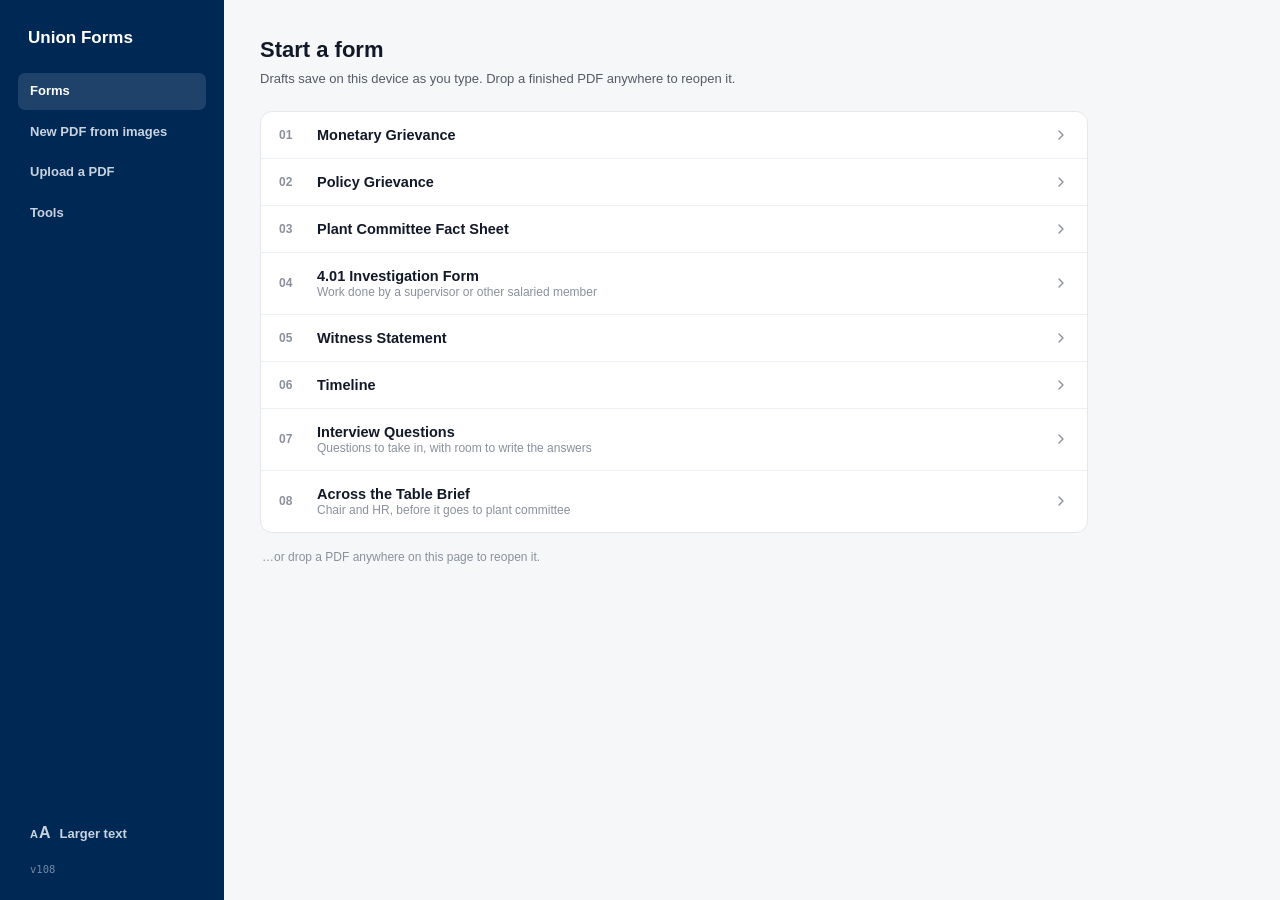
==== index.html @ b70edd08 "Across the Table Brief: "Brief Created" rather than "Date" The date is when the brief was written, n" ====
<!DOCTYPE html>
<html lang="en">
<head>
<meta charset="UTF-8">
<meta name="viewport" content="width=device-width, initial-scale=1.0">
<title>Union Forms</title>
<link rel="icon" href="favicon.svg" type="image/svg+xml">
<link rel="apple-touch-icon" href="icons/apple-touch-icon.png">
<link rel="manifest" href="manifest.webmanifest">
<meta name="theme-color" content="#002855">
<meta name="apple-mobile-web-app-capable" content="yes">
<meta name="apple-mobile-web-app-status-bar-style" content="black-translucent">
<meta name="apple-mobile-web-app-title" content="Union Forms">
<meta name="description" content="Fill in and print Unifor Local 200 grievance forms. Works offline; nothing is sent anywhere.">
<!-- ?v= is bumped when these change, and must match VERSION in sw.js: both GitHub Pages and
     the service worker cache these, so a stale number keeps serving the previous build. -->
<link rel="stylesheet" href="style.css?v=108">
</head>
<body>

<!-- Fixed rather than part of either page, so it's in the same place whichever one you're on -->
<button type="button" class="text-size-toggle" id="textSizeToggle" data-text-size
        aria-pressed="false" title="Larger text" aria-label="Larger text">
  <span class="tsz-mark" aria-hidden="true"><span class="tsz-small">A</span><span class="tsz-large">A</span></span>
</button>

<!-- ================= HOME: FORM LIBRARY =================
     A navy rail down the left with the odd jobs, and the forms as one numbered list, the way
     Word's start screen lays out a document library. -->
<div class="home-view" id="homeView">
  <nav class="home-rail" aria-label="Union Forms">
    <div class="rail-title">Union Forms</div>
    <span class="rail-item is-current" aria-current="page">Forms</span>
    <button type="button" class="rail-item" id="openBuilder">New PDF from images</button>
    <!-- Opening a PDF is a rare errand: drop a file anywhere on the page. The picker stays as a
         plain control, because a phone or tablet has nothing to drag with. -->
    <label class="rail-item" for="uploadInput">Upload a PDF</label>
    <input type="file" id="uploadInput" accept="application/pdf,application/json,.json,.grv" hidden>
    <!-- Odd jobs that aren't filling in a form. One rail entry, because most reps never need any. -->
    <div class="tools" id="tools" hidden>
      <button type="button" class="rail-item tools-button" id="toolsButton" aria-expanded="false"
              aria-haspopup="true" aria-controls="toolsMenu">Tools</button>
      <div class="tools-menu" id="toolsMenu" hidden role="menu">
        <button type="button" role="menuitem" data-tool="drot">DROT Audit</button>
        <button type="button" role="menuitem" data-tool="cover">Cover page</button>
      </div>
    </div>
    <span class="rail-spacer"></span>
    <button type="button" class="rail-item rail-text-size" data-text-size
            aria-pressed="false" title="Larger text" aria-label="Larger text"><span class="tsz-mark" aria-hidden="true"><span class="tsz-small">A</span><span class="tsz-large">A</span></span><span class="rail-text-size-label">Larger text</span></button>
    <!-- Which build this is, for when someone says a fix isn't there yet. Read off the ?v= on
         script.js so there is nothing extra to remember to bump. -->
    <span class="app-version" id="appVersion" hidden></span>
  </nav>

  <div class="home-main">
    <h1 class="home-title">Start a form</h1>
    <p class="home-sub">Drafts save on this device as you type. Drop a finished PDF anywhere to reopen it.</p>

    <div class="skeleton" id="skeleton" hidden aria-hidden="true"></div>

    <div class="form-cards">
      <button class="form-card" data-form="ford">
        <span class="picker-index">01</span>
        <span class="picker-text"><span class="picker-label">Grievance Investigation &amp; Claim Form</span><span class="picker-sub">Ford — Section A intake</span></span>
        <svg class="picker-chevron" width="16" height="16" viewBox="0 0 24 24" fill="none" stroke="currentColor" stroke-width="2" stroke-linecap="round" stroke-linejoin="round" aria-hidden="true"><polyline points="9 18 15 12 9 6"></polyline></svg>
      </button>
      <button class="form-card" data-form="policy">
        <span class="picker-index">02</span>
        <span class="picker-text"><span class="picker-label">Policy Grievance Form</span><span class="picker-sub">Ford — policy grievance</span></span>
        <svg class="picker-chevron" width="16" height="16" viewBox="0 0 24 24" fill="none" stroke="currentColor" stroke-width="2" stroke-linecap="round" stroke-linejoin="round" aria-hidden="true"><polyline points="9 18 15 12 9 6"></polyline></svg>
      </button>
      <button class="form-card" data-form="unifor">
        <span class="picker-index">03</span>
        <span class="picker-text"><span class="picker-label">Local 200 Fact Sheet</span><span class="picker-sub">Unifor — first stage appeal</span></span>
        <svg class="picker-chevron" width="16" height="16" viewBox="0 0 24 24" fill="none" stroke="currentColor" stroke-width="2" stroke-linecap="round" stroke-linejoin="round" aria-hidden="true"><polyline points="9 18 15 12 9 6"></polyline></svg>
      </button>
      <button class="form-card" data-form="investigation">
        <span class="picker-index">04</span>
        <span class="picker-text"><span class="picker-label">4.01 Investigation Form</span><span class="picker-sub">Workplace incident intake</span></span>
        <svg class="picker-chevron" width="16" height="16" viewBox="0 0 24 24" fill="none" stroke="currentColor" stroke-width="2" stroke-linecap="round" stroke-linejoin="round" aria-hidden="true"><polyline points="9 18 15 12 9 6"></polyline></svg>
      </button>
      <button class="form-card" data-form="witness">
        <span class="picker-index">05</span>
        <span class="picker-text"><span class="picker-label">Witness Statement</span><span class="picker-sub"></span></span>
        <svg class="picker-chevron" width="16" height="16" viewBox="0 0 24 24" fill="none" stroke="currentColor" stroke-width="2" stroke-linecap="round" stroke-linejoin="round" aria-hidden="true"><polyline points="9 18 15 12 9 6"></polyline></svg>
      </button>
      <button class="form-card" data-form="timeline">
        <span class="picker-index">06</span>
        <span class="picker-text"><span class="picker-label">Timeline</span><span class="picker-sub"></span></span>
        <svg class="picker-chevron" width="16" height="16" viewBox="0 0 24 24" fill="none" stroke="currentColor" stroke-width="2" stroke-linecap="round" stroke-linejoin="round" aria-hidden="true"><polyline points="9 18 15 12 9 6"></polyline></svg>
      </button>
    <button class="form-card" data-form="interview">
        <span class="picker-index">07</span>
        <span class="picker-text"><span class="picker-label">Interview Questions</span><span class="picker-sub"></span></span>
        <svg class="picker-chevron" width="16" height="16" viewBox="0 0 24 24" fill="none" stroke="currentColor" stroke-width="2" stroke-linecap="round" stroke-linejoin="round" aria-hidden="true"><polyline points="9 18 15 12 9 6"></polyline></svg>
      </button>
    <button class="form-card" data-form="meeting">
        <span class="picker-index">08</span>
        <span class="picker-text"><span class="picker-label">Across the Table Brief</span><span class="picker-sub">Chair and HR, before plant committee</span></span>
        <svg class="picker-chevron" width="16" height="16" viewBox="0 0 24 24" fill="none" stroke="currentColor" stroke-width="2" stroke-linecap="round" stroke-linejoin="round" aria-hidden="true"><polyline points="9 18 15 12 9 6"></polyline></svg>
      </button>
    </div>

    <div class="home-actions">
      <span class="home-note">…or drop a PDF anywhere on this page to reopen it.</span>
      <button type="button" class="home-action is-danger" id="clearAllForms" hidden>Clear all forms</button>
    </div>
    <p class="upload-error" id="uploadError" hidden></p>
  </div>
</div>

<!-- ================= DROT AUDIT =================
     Steps through every department, one at a time, showing the DROT to copy out. -->
<div class="drot-view" id="drotView" hidden>
  <div class="dc-toolbar">
    <button type="button" class="dc-back" data-back-to-forms>
      <svg width="16" height="16" viewBox="0 0 24 24" fill="none" stroke="currentColor"
           stroke-width="2.2" stroke-linecap="round" stroke-linejoin="round" aria-hidden="true">
        <path d="M19 12H5"></path><path d="m12 19-7-7 7-7"></path>
      </svg>
      Forms
    </button>
    <span class="drot-progress" id="drotProgress"></span>
    <label class="drot-shift">
      <span>Shift</span>
      <select id="drotShift"></select>
    </label>
  </div>

  <div class="drot-card">
    <p class="drot-dept" id="drotDept"></p>
    <p class="drot-plant" id="drotPlant"></p>
    <p class="drot-code" id="drotCode"></p>
    <p class="drot-number" id="drotNumber"></p>

    <div class="drot-actions">
      <button type="button" class="btn-quiet" id="drotPrev">Back</button>
      <button type="button" class="btn-secondary" id="drotCopy">Copy</button>
      <button type="button" class="btn-primary" id="drotNext">Next</button>
    </div>
    <p class="drot-status" id="drotStatus" role="status"></p>
  </div>
</div>

<!-- ================= COVER PAGE =================
     A front sheet for a bundle: the matter and the people, centred on a blank page. -->
<div class="cover-view" id="coverView" hidden>
  <div class="dc-toolbar">
    <button type="button" class="dc-back" data-back-to-forms>
      <svg width="16" height="16" viewBox="0 0 24 24" fill="none" stroke="currentColor"
           stroke-width="2.2" stroke-linecap="round" stroke-linejoin="round" aria-hidden="true">
        <path d="M19 12H5"></path><path d="m12 19-7-7 7-7"></path>
      </svg>
      Forms
    </button>
    <span class="cover-hint">A front sheet for a bundle. Type what it covers.</span>
    <button type="button" class="btn-primary" id="coverPrint">Print/Download PDF</button>
  </div>

  <div class="dc-page cover-page">
    <textarea class="cover-title" id="coverTitle" rows="1" placeholder="Title of the matter" aria-label="Title" spellcheck="true"></textarea>
    <div class="cover-rule" aria-hidden="true"></div>
    <textarea class="cover-sub" id="coverSub" rows="2" placeholder="Who is involved, and the file or grievance number" aria-label="Who is involved"></textarea>
    <input type="text" class="cover-date" id="coverDate" placeholder="Date" aria-label="Date" autocomplete="off">
    <div class="cover-foot" aria-hidden="true">Unifor Local 200</div>
  </div>
</div>

<!-- ================= BUILD A PDF FROM IMAGES =================
     For sending a pile of screenshots as one document. Each image becomes a page; a PDF
     dropped in contributes its own pages unchanged. -->
<div class="builder-view" id="builderView" hidden>
  <div class="dc-toolbar">
    <button type="button" class="dc-back" data-back-to-forms>
      <svg width="16" height="16" viewBox="0 0 24 24" fill="none" stroke="currentColor"
           stroke-width="2.2" stroke-linecap="round" stroke-linejoin="round" aria-hidden="true">
        <path d="M19 12H5"></path><path d="m12 19-7-7 7-7"></path>
      </svg>
      Forms
    </button>
    <span class="builder-count" id="builderCount">Nothing added yet</span>
    <button type="button" class="btn-secondary" id="builderClear">Start over</button>
    <button type="button" class="btn-secondary" id="builderRead">Read &amp; sort</button>
    <button type="button" class="btn-secondary" id="builderMarkup">Mark up</button>
    <button type="button" class="btn-primary" id="builderPreview">Print/Download PDF</button>
  </div>

  <div class="builder-drop" id="builderDrop">
    <p class="builder-hint">
      Press <kbd>Ctrl</kbd>+<kbd>V</kbd> to paste a screenshot, drop images or PDFs here,
      or <label class="builder-pick" for="builderInput">choose files</label>.
    </p>
    <input type="file" id="builderInput" accept="image/*,application/pdf" multiple hidden>
  </div>

  <p class="upload-error" id="builderError" hidden></p>
  <div id="builderLayout" hidden></div>
  <div class="builder-pages" id="builderPages"></div>
</div>

<main class="workspace" id="workspace" hidden>


  <!-- ================= FORD FORM (WYSIWYG document view) =================
       Mirrors buildFordDoc() block for block: same sections in the same order, at the same
       proportions. Sections B-D are shown because they print, but are filled in on paper by
       the department, so they render as empty boxes with no controls. -->
  <section class="form-panel active" id="form-ford" aria-labelledby="form-ford-heading">
    <div class="dc-toolbar">
      <div class="dc-titlebar">
        <button type="button" class="dc-back" data-back-to-forms>
          <svg width="15" height="15" viewBox="0 0 24 24" fill="none" stroke="currentColor" stroke-width="2.2" stroke-linecap="round" stroke-linejoin="round" aria-hidden="true"><path d="M19 12H5"></path><path d="m12 19-7-7 7-7"></path></svg>
          Forms
        </button>
        <span class="dc-titlebar-sep" aria-hidden="true"></span>
        <span class="dc-titlebar-app">Union Forms</span>
        <span class="dc-titlebar-doc" data-form-title="ford">Grievance Investigation &amp; Claim Form</span>
        <span class="dc-titlebar-spacer"></span>
        <span class="dc-saved" role="status"><svg width="13" height="13" viewBox="0 0 24 24" fill="none" stroke="currentColor" stroke-width="2.4" stroke-linecap="round" stroke-linejoin="round" aria-hidden="true"><polyline points="20 6 9 17 4 12"></polyline></svg>Draft saved</span>
        <button type="button" class="bar-text-size" data-text-size
                aria-pressed="false" title="Larger text" aria-label="Larger text"><span class="tsz-mark" aria-hidden="true"><span class="tsz-small">A</span><span class="tsz-large">A</span></span></button>
      </div>
      <div class="dc-ribbon">
        <div class="dc-ribbon-group">
          <div class="dc-ribbon-row">
            <button type="button" class="dc-tool" data-word-out="ford"
                    data-tip="Send to Word" data-tip-note="Copy this form out as plain text, to dictate into in Word." aria-label="Send to Word"><svg width="20" height="20" viewBox="0 0 24 24" fill="none" stroke="currentColor" stroke-width="1.7" stroke-linecap="round" stroke-linejoin="round" aria-hidden="true"><path d="M14 3v4a1 1 0 0 0 1 1h4"></path><path d="M17 21H7a2 2 0 0 1-2-2V5a2 2 0 0 1 2-2h7l5 5v11a2 2 0 0 1-2 2z"></path><path d="M9 13h4"></path><path d="M9 17h6"></path></svg>Send to Word</button>
            <button type="button" class="dc-tool" data-word-in="ford"
                    data-tip="Import from Word" data-tip-note="Paste the dictated text back in to fill this form." aria-label="Import from Word"><svg width="20" height="20" viewBox="0 0 24 24" fill="none" stroke="currentColor" stroke-width="1.7" stroke-linecap="round" stroke-linejoin="round" aria-hidden="true"><path d="M14 3v4a1 1 0 0 0 1 1h4"></path><path d="M17 21H7a2 2 0 0 1-2-2V5a2 2 0 0 1 2-2h7l5 5v11a2 2 0 0 1-2 2z"></path><path d="M12 11v6"></path><path d="m9 14 3 3 3-3"></path></svg>Import from Word</button>
          </div>
          <span class="dc-ribbon-name" aria-hidden="true">Word</span>
        </div>
        <span class="dc-ribbon-sep" aria-hidden="true"></span>
        <div class="dc-ribbon-group">
          <div class="dc-ribbon-row">
            <button type="button" class="dc-tool" data-markup-form="ford"
                    data-tip="Mark up" data-tip-note="Draw on the form and its supporting documents." aria-label="Mark up"><svg width="20" height="20" viewBox="0 0 24 24" fill="none" stroke="currentColor" stroke-width="1.7" stroke-linecap="round" stroke-linejoin="round" aria-hidden="true"><path d="M12 19l7-7 3 3-7 7-3-3z"></path><path d="M18 13l-1.5-7.5L2 2l3.5 14.5L13 18l5-5z"></path><path d="M2 2l7.586 7.586"></path><circle cx="11" cy="11" r="2"></circle></svg>Mark up</button>
            <button type="button" class="dc-tool" id="fordClear"
                    data-tip="Clear form" data-tip-note="Empty every field on this form." aria-label="Clear form"><svg width="20" height="20" viewBox="0 0 24 24" fill="none" stroke="currentColor" stroke-width="1.7" stroke-linecap="round" stroke-linejoin="round" aria-hidden="true"><path d="M3 6h18"></path><path d="M8 6V4a1 1 0 0 1 1-1h6a1 1 0 0 1 1 1v2"></path><path d="M19 6l-1 14a2 2 0 0 1-2 2H8a2 2 0 0 1-2-2L5 6"></path></svg>Clear form</button>
          </div>
          <span class="dc-ribbon-name" aria-hidden="true">Document</span>
        </div>
        <span class="dc-ribbon-sep" aria-hidden="true"></span>
        <div class="dc-ribbon-group">
          <div class="dc-ribbon-row dc-advanced">
            <button type="button" class="dc-tool" data-advanced="ford" aria-expanded="false"
                    data-tip="Advanced" data-tip-note="Tools most people never need." aria-label="Advanced"><svg width="20" height="20" viewBox="0 0 24 24" fill="none" stroke="currentColor" stroke-width="1.7" stroke-linecap="round" stroke-linejoin="round" aria-hidden="true"><circle cx="5" cy="12" r="1.6"></circle><circle cx="12" cy="12" r="1.6"></circle><circle cx="19" cy="12" r="1.6"></circle></svg>Advanced</button>
            <div class="dc-advanced-menu" data-advanced-menu="ford" hidden>
              <p class="dc-advanced-head">Advanced</p>
              <button type="button" data-save-grv="ford">Save as .grv</button>
              <p class="dc-advanced-note">Your own backup copy: drop it back on this page later and the
                form fills itself in again. <b>Never send a .grv to the company.</b> It is not a
                grievance and they cannot open it.</p>
            </div>
          </div>
          <span class="dc-ribbon-name" aria-hidden="true">Other</span>
        </div>
        <span class="dc-ribbon-spacer"></span>
        <button type="submit" class="dc-ribbon-print" form="fordForm"><svg width="20" height="20" viewBox="0 0 24 24" fill="none" stroke="currentColor" stroke-width="1.8" stroke-linecap="round" stroke-linejoin="round" aria-hidden="true"><path d="M6 9V2h12v7"></path><path d="M6 18H4a2 2 0 0 1-2-2v-5a2 2 0 0 1 2-2h16a2 2 0 0 1 2 2v5a2 2 0 0 1-2 2h-2"></path><rect x="6" y="14" width="12" height="8"></rect></svg>Print / Download PDF</button>
      </div>
    </div>

    <form id="fordForm" class="dc-page">
      <div class="dc-head-row dc-head-boxed">
        <div class="dc-doc-title" id="form-ford-heading">Grievance Investigation &amp; Claim Form</div>
        <div class="dc-field-grid dc-standalone dc-submitted-cell">
          <label>
            <span class="dc-field-label">Submitted By</span>
            <textarea class="dc-value" name="submittedBy" rows="1" autocomplete="name"></textarea>
          </label>
        </div>
      </div>
      <div class="dc-doc-rule"></div>

      <div class="dc-band"><span>Section A:</span><span class="dc-band-sub"> Employee Details &amp; Grievance Summary</span></div>
      <div class="dc-field-grid dc-cols-4 dc-attached">
        <label>
          <span class="dc-field-label">Employee Name</span>
          <textarea class="dc-value" name="employeeName" rows="1" autocomplete="off"></textarea>
        </label>
        <label>
          <span class="dc-field-label">Global ID</span>
          <textarea class="dc-value" name="globalId" rows="1" autocomplete="off"></textarea>
        </label>
        <label>
          <span class="dc-field-label">Department</span>
          <textarea class="dc-value" name="department" rows="1" autocomplete="off"></textarea>
        </label>
        <label>
          <span class="dc-field-label">Process Coach</span>
          <textarea class="dc-value" name="processCoach" rows="1" autocomplete="off"></textarea>
        </label>
      </div>

      <!-- Article Violation spans two of the four columns above, so the dividers line up -->
      <div class="dc-field-grid dc-cols-211 dc-standalone dc-block">
        <label>
          <span class="dc-field-label">Article Violation</span>
          <textarea class="dc-value" name="article" rows="1" autocomplete="off"></textarea>
        </label>
        <label>
          <span class="dc-field-label">Date of Incident</span>
          <input type="date" name="dateIncident">
        </label>
        <label>
          <span class="dc-field-label">Date Filed</span>
          <input type="date" name="dateFiled">
        </label>
      </div>

      <div class="dc-block">
        <div class="dc-field-label dc-box-label">Details of Incident</div>
        <div class="dc-box dc-details">
          <textarea class="dc-textarea" name="details"></textarea>
        </div>
      </div>

      <div class="dc-hours">
        <label class="dc-hour-cell">
          <span class="dc-field-label">Hours at straight time</span>
          <input type="text" name="hoursStraight" inputmode="decimal">
        </label>
        <label class="dc-hour-cell">
          <span class="dc-field-label">Hours of #1 Shift Prem</span>
          <input type="text" name="hoursShift1" inputmode="decimal">
        </label>
        <label class="dc-hour-cell">
          <span class="dc-field-label">Hours at time &amp; one half</span>
          <input type="text" name="hoursTimeHalf" inputmode="decimal">
        </label>
        <label class="dc-hour-cell">
          <span class="dc-field-label">Hours of #3 Shift Prem</span>
          <input type="text" name="hoursShift3" inputmode="decimal">
        </label>
        <label class="dc-hour-cell">
          <span class="dc-field-label">Hours at double time</span>
          <input type="text" name="hoursDouble" inputmode="decimal">
        </label>
        <label class="dc-hour-cell">
          <span class="dc-field-label">Hours at triple time</span>
          <input type="text" name="hoursTriple" inputmode="decimal">
        </label>
      </div>

      <!-- ---- Section B: filled in by the department ---- -->
      <div class="dc-reserved" aria-hidden="true">
        <div class="dc-band"><span>Section B:</span><span class="dc-band-sub"> Department Response</span></div>
        <div class="dc-approve-row">
          <svg class="dc-diagonal" viewBox="0 0 100 100" preserveAspectRatio="none">
            <line x1="42" y1="0" x2="58" y2="100" stroke="#E4E1DC" vector-effect="non-scaling-stroke"></line>
          </svg>
          <span class="dc-check dc-check-approved">Grievance Approved</span>
          <span class="dc-check dc-check-denied">Grievance Denied</span>
        </div>
        <div class="dc-field-grid dc-cols-211 dc-attached">
          <div class="dc-cell">
            <span class="dc-field-label">Department Representative</span>
            <div class="dc-value-blank"></div>
          </div>
          <div class="dc-cell">
            <span class="dc-field-label">Signature</span>
            <div class="dc-value-blank"></div>
          </div>
          <div class="dc-cell">
            <span class="dc-field-label">Department Charge No</span>
            <div class="dc-value-blank"></div>
          </div>
        </div>
        <div class="dc-block">
          <div class="dc-field-label dc-box-label">Comments</div>
          <div class="dc-box dc-comments"></div>
        </div>
      </div>

      <!-- ---- Section C: filled in by employee relations ---- -->
      <div class="dc-reserved" aria-hidden="true">
        <div class="dc-band"><span>Section C:</span><span class="dc-band-sub"> Employee Relations Response</span></div>
        <div class="dc-field-grid dc-cols-4 dc-attached">
          <div class="dc-cell">
            <span class="dc-field-label">Emp. Relations Rep.</span>
            <div class="dc-value-blank"></div>
          </div>
          <div class="dc-cell">
            <span class="dc-field-label">Signature</span>
            <div class="dc-value-blank"></div>
          </div>
          <div class="dc-cell">
            <span class="dc-field-label">Grievance Stage</span>
            <div class="dc-value-blank"></div>
          </div>
          <div class="dc-cell">
            <span class="dc-field-label">Number</span>
            <div class="dc-value-blank"></div>
          </div>
        </div>
        <div class="dc-block">
          <div class="dc-field-label dc-box-label">Comments</div>
          <div class="dc-box dc-comments"></div>
        </div>
      </div>

      <!-- ---- Section D: filled in by payroll ---- -->
      <div class="dc-reserved" aria-hidden="true">
        <div class="dc-band"><span>Section D:</span><span class="dc-band-sub"> Payroll &amp; Accounting Department</span></div>
        <div class="dc-field-grid dc-cols-4 dc-attached">
          <div class="dc-cell">
            <span class="dc-field-label">Rate</span>
            <div class="dc-value-blank"></div>
          </div>
          <div class="dc-cell">
            <span class="dc-field-label">Hours</span>
            <div class="dc-value-blank"></div>
          </div>
          <div class="dc-cell">
            <span class="dc-field-label">Amount</span>
            <div class="dc-value-blank"></div>
          </div>
          <div class="dc-cell">
            <span class="dc-field-label">Pay Period</span>
            <div class="dc-value-blank"></div>
          </div>
        </div>
        <div class="dc-block">
          <div class="dc-field-label dc-box-label">Comments</div>
          <div class="dc-box dc-comments"></div>
        </div>
      </div>
    </form>

    <!-- Outside the sheet: these are appended after the form, not printed on it -->
    <div class="dc-attachments" aria-label="Supporting documents"></div>
  </section>



  <!-- ================= POLICY GRIEVANCE FORM (document view) =================
       buildPolicyDoc() is the Ford document without the hours grid or Section D. -->
  <section class="form-panel" id="form-policy" aria-labelledby="form-policy-heading">
    <div class="dc-toolbar">
      <div class="dc-titlebar">
        <button type="button" class="dc-back" data-back-to-forms>
          <svg width="15" height="15" viewBox="0 0 24 24" fill="none" stroke="currentColor" stroke-width="2.2" stroke-linecap="round" stroke-linejoin="round" aria-hidden="true"><path d="M19 12H5"></path><path d="m12 19-7-7 7-7"></path></svg>
          Forms
        </button>
        <span class="dc-titlebar-sep" aria-hidden="true"></span>
        <span class="dc-titlebar-app">Union Forms</span>
        <span class="dc-titlebar-doc" data-form-title="policy">Policy Grievance Form</span>
        <span class="dc-titlebar-spacer"></span>
        <span class="dc-saved" role="status"><svg width="13" height="13" viewBox="0 0 24 24" fill="none" stroke="currentColor" stroke-width="2.4" stroke-linecap="round" stroke-linejoin="round" aria-hidden="true"><polyline points="20 6 9 17 4 12"></polyline></svg>Draft saved</span>
        <button type="button" class="bar-text-size" data-text-size
                aria-pressed="false" title="Larger text" aria-label="Larger text"><span class="tsz-mark" aria-hidden="true"><span class="tsz-small">A</span><span class="tsz-large">A</span></span></button>
      </div>
      <div class="dc-ribbon">
        <div class="dc-ribbon-group">
          <div class="dc-ribbon-row">
            <button type="button" class="dc-tool" data-word-out="policy"
                    data-tip="Send to Word" data-tip-note="Copy this form out as plain text, to dictate into in Word." aria-label="Send to Word"><svg width="20" height="20" viewBox="0 0 24 24" fill="none" stroke="currentColor" stroke-width="1.7" stroke-linecap="round" stroke-linejoin="round" aria-hidden="true"><path d="M14 3v4a1 1 0 0 0 1 1h4"></path><path d="M17 21H7a2 2 0 0 1-2-2V5a2 2 0 0 1 2-2h7l5 5v11a2 2 0 0 1-2 2z"></path><path d="M9 13h4"></path><path d="M9 17h6"></path></svg>Send to Word</button>
            <button type="button" class="dc-tool" data-word-in="policy"
                    data-tip="Import from Word" data-tip-note="Paste the dictated text back in to fill this form." aria-label="Import from Word"><svg width="20" height="20" viewBox="0 0 24 24" fill="none" stroke="currentColor" stroke-width="1.7" stroke-linecap="round" stroke-linejoin="round" aria-hidden="true"><path d="M14 3v4a1 1 0 0 0 1 1h4"></path><path d="M17 21H7a2 2 0 0 1-2-2V5a2 2 0 0 1 2-2h7l5 5v11a2 2 0 0 1-2 2z"></path><path d="M12 11v6"></path><path d="m9 14 3 3 3-3"></path></svg>Import from Word</button>
          </div>
          <span class="dc-ribbon-name" aria-hidden="true">Word</span>
        </div>
        <span class="dc-ribbon-sep" aria-hidden="true"></span>
        <div class="dc-ribbon-group">
          <div class="dc-ribbon-row">
            <button type="button" class="dc-tool" data-markup-form="policy"
                    data-tip="Mark up" data-tip-note="Draw on the form and its supporting documents." aria-label="Mark up"><svg width="20" height="20" viewBox="0 0 24 24" fill="none" stroke="currentColor" stroke-width="1.7" stroke-linecap="round" stroke-linejoin="round" aria-hidden="true"><path d="M12 19l7-7 3 3-7 7-3-3z"></path><path d="M18 13l-1.5-7.5L2 2l3.5 14.5L13 18l5-5z"></path><path d="M2 2l7.586 7.586"></path><circle cx="11" cy="11" r="2"></circle></svg>Mark up</button>
            <button type="button" class="dc-tool" id="policyClear"
                    data-tip="Clear form" data-tip-note="Empty every field on this form." aria-label="Clear form"><svg width="20" height="20" viewBox="0 0 24 24" fill="none" stroke="currentColor" stroke-width="1.7" stroke-linecap="round" stroke-linejoin="round" aria-hidden="true"><path d="M3 6h18"></path><path d="M8 6V4a1 1 0 0 1 1-1h6a1 1 0 0 1 1 1v2"></path><path d="M19 6l-1 14a2 2 0 0 1-2 2H8a2 2 0 0 1-2-2L5 6"></path></svg>Clear form</button>
          </div>
          <span class="dc-ribbon-name" aria-hidden="true">Document</span>
        </div>
        <span class="dc-ribbon-sep" aria-hidden="true"></span>
        <div class="dc-ribbon-group">
          <div class="dc-ribbon-row dc-advanced">
            <button type="button" class="dc-tool" data-advanced="policy" aria-expanded="false"
                    data-tip="Advanced" data-tip-note="Tools most people never need." aria-label="Advanced"><svg width="20" height="20" viewBox="0 0 24 24" fill="none" stroke="currentColor" stroke-width="1.7" stroke-linecap="round" stroke-linejoin="round" aria-hidden="true"><circle cx="5" cy="12" r="1.6"></circle><circle cx="12" cy="12" r="1.6"></circle><circle cx="19" cy="12" r="1.6"></circle></svg>Advanced</button>
            <div class="dc-advanced-menu" data-advanced-menu="policy" hidden>
              <p class="dc-advanced-head">Advanced</p>
              <button type="button" data-save-grv="policy">Save as .grv</button>
              <p class="dc-advanced-note">Your own backup copy: drop it back on this page later and the
                form fills itself in again. <b>Never send a .grv to the company.</b> It is not a
                grievance and they cannot open it.</p>
            </div>
          </div>
          <span class="dc-ribbon-name" aria-hidden="true">Other</span>
        </div>
        <span class="dc-ribbon-spacer"></span>
        <button type="submit" class="dc-ribbon-print" form="policyForm"><svg width="20" height="20" viewBox="0 0 24 24" fill="none" stroke="currentColor" stroke-width="1.8" stroke-linecap="round" stroke-linejoin="round" aria-hidden="true"><path d="M6 9V2h12v7"></path><path d="M6 18H4a2 2 0 0 1-2-2v-5a2 2 0 0 1 2-2h16a2 2 0 0 1 2 2v5a2 2 0 0 1-2 2h-2"></path><rect x="6" y="14" width="12" height="8"></rect></svg>Print / Download PDF</button>
      </div>
    </div>

    <form id="policyForm" class="dc-page">
      <div class="dc-head-row dc-head-boxed">
        <div class="dc-doc-title" id="form-policy-heading">Policy Grievance Form</div>
        <div class="dc-field-grid dc-standalone dc-submitted-cell">
          <label>
            <span class="dc-field-label">Submitted By</span>
            <textarea class="dc-value" name="submittedBy" rows="1" autocomplete="name"></textarea>
          </label>
        </div>
      </div>
      <div class="dc-doc-rule"></div>

      <div class="dc-band"><span>Section A:</span><span class="dc-band-sub"> Employee Details &amp; Grievance Summary</span></div>
      <div class="dc-field-grid dc-cols-4 dc-attached">
        <label>
          <span class="dc-field-label">Employee Name</span>
          <textarea class="dc-value" name="employeeName" rows="1" autocomplete="off"></textarea>
        </label>
        <label>
          <span class="dc-field-label">Global ID</span>
          <textarea class="dc-value" name="globalId" rows="1" autocomplete="off"></textarea>
        </label>
        <label>
          <span class="dc-field-label">Department</span>
          <textarea class="dc-value" name="department" rows="1" autocomplete="off"></textarea>
        </label>
        <label>
          <span class="dc-field-label">Process Coach</span>
          <textarea class="dc-value" name="processCoach" rows="1" autocomplete="off"></textarea>
        </label>
      </div>

      <div class="dc-field-grid dc-cols-211 dc-standalone dc-block">
        <label>
          <span class="dc-field-label">Article Violation</span>
          <textarea class="dc-value" name="article" rows="1" autocomplete="off"></textarea>
        </label>
        <label>
          <span class="dc-field-label">Date of Incident</span>
          <input type="date" name="dateIncident">
        </label>
        <label>
          <span class="dc-field-label">Date Filed</span>
          <input type="date" name="dateFiled">
        </label>
      </div>

      <div class="dc-block">
        <div class="dc-field-label dc-box-label">Details of Incident</div>
        <div class="dc-box dc-details">
          <textarea class="dc-textarea" name="details"></textarea>
        </div>
      </div>

      <div class="dc-reserved" aria-hidden="true">
        <div class="dc-band"><span>Section B:</span><span class="dc-band-sub"> Department Response</span></div>
        <div class="dc-approve-row">
          <svg class="dc-diagonal" viewBox="0 0 100 100" preserveAspectRatio="none">
            <line x1="42" y1="0" x2="58" y2="100" stroke="#E4E1DC" vector-effect="non-scaling-stroke"></line>
          </svg>
          <span class="dc-check dc-check-approved">Grievance Approved</span>
          <span class="dc-check dc-check-denied">Grievance Denied</span>
        </div>
        <div class="dc-field-grid dc-cols-211 dc-attached">
          <div class="dc-cell">
            <span class="dc-field-label">Department Representative</span>
            <div class="dc-value-blank"></div>
          </div>
          <div class="dc-cell">
            <span class="dc-field-label">Signature</span>
            <div class="dc-value-blank"></div>
          </div>
          <div class="dc-cell">
            <span class="dc-field-label">Department Charge No</span>
            <div class="dc-value-blank"></div>
          </div>
        </div>
        <div class="dc-block">
          <div class="dc-field-label dc-box-label">Comments</div>
          <div class="dc-box dc-comments"></div>
        </div>
      </div>

      <div class="dc-reserved" aria-hidden="true">
        <div class="dc-band"><span>Section C:</span><span class="dc-band-sub"> Employee Relations Response</span></div>
        <div class="dc-field-grid dc-cols-4 dc-attached">
          <div class="dc-cell">
            <span class="dc-field-label">Emp. Relations Rep.</span>
            <div class="dc-value-blank"></div>
          </div>
          <div class="dc-cell">
            <span class="dc-field-label">Signature</span>
            <div class="dc-value-blank"></div>
          </div>
          <div class="dc-cell">
            <span class="dc-field-label">Grievance Stage</span>
            <div class="dc-value-blank"></div>
          </div>
          <div class="dc-cell">
            <span class="dc-field-label">Number</span>
            <div class="dc-value-blank"></div>
          </div>
        </div>
        <div class="dc-block">
          <div class="dc-field-label dc-box-label">Comments</div>
          <div class="dc-box dc-comments"></div>
        </div>
      </div>
    </form>

    <!-- Outside the sheet: these are appended after the form, not printed on it -->
    <div class="dc-attachments" aria-label="Supporting documents"></div>
  </section>

  <!-- ================= UNIFOR FACT SHEET (document view) =================
       buildUniforDoc() calls addPage() at fixed points, so this form's page breaks aren't
       computed — they're part of the design. Each sheet below is one printed page, with the
       same repeated SP header and "pg. N / 5" footer the PDF draws. -->
  <section class="form-panel" id="form-unifor" aria-labelledby="form-unifor-heading">
    <div class="dc-toolbar">
      <div class="dc-titlebar">
        <button type="button" class="dc-back" data-back-to-forms>
          <svg width="15" height="15" viewBox="0 0 24 24" fill="none" stroke="currentColor" stroke-width="2.2" stroke-linecap="round" stroke-linejoin="round" aria-hidden="true"><path d="M19 12H5"></path><path d="m12 19-7-7 7-7"></path></svg>
          Forms
        </button>
        <span class="dc-titlebar-sep" aria-hidden="true"></span>
        <span class="dc-titlebar-app">Union Forms</span>
        <span class="dc-titlebar-doc" data-form-title="unifor">Local 200 Fact Sheet</span>
        <span class="dc-titlebar-spacer"></span>
        <span class="dc-saved" role="status"><svg width="13" height="13" viewBox="0 0 24 24" fill="none" stroke="currentColor" stroke-width="2.4" stroke-linecap="round" stroke-linejoin="round" aria-hidden="true"><polyline points="20 6 9 17 4 12"></polyline></svg>Draft saved</span>
        <button type="button" class="bar-text-size" data-text-size
                aria-pressed="false" title="Larger text" aria-label="Larger text"><span class="tsz-mark" aria-hidden="true"><span class="tsz-small">A</span><span class="tsz-large">A</span></span></button>
      </div>
      <div class="dc-ribbon">
        <div class="dc-ribbon-group">
          <div class="dc-ribbon-row">
            <button type="button" class="dc-tool" data-word-out="unifor"
                    data-tip="Send to Word" data-tip-note="Copy this form out as plain text, to dictate into in Word." aria-label="Send to Word"><svg width="20" height="20" viewBox="0 0 24 24" fill="none" stroke="currentColor" stroke-width="1.7" stroke-linecap="round" stroke-linejoin="round" aria-hidden="true"><path d="M14 3v4a1 1 0 0 0 1 1h4"></path><path d="M17 21H7a2 2 0 0 1-2-2V5a2 2 0 0 1 2-2h7l5 5v11a2 2 0 0 1-2 2z"></path><path d="M9 13h4"></path><path d="M9 17h6"></path></svg>Send to Word</button>
            <button type="button" class="dc-tool" data-word-in="unifor"
                    data-tip="Import from Word" data-tip-note="Paste the dictated text back in to fill this form." aria-label="Import from Word"><svg width="20" height="20" viewBox="0 0 24 24" fill="none" stroke="currentColor" stroke-width="1.7" stroke-linecap="round" stroke-linejoin="round" aria-hidden="true"><path d="M14 3v4a1 1 0 0 0 1 1h4"></path><path d="M17 21H7a2 2 0 0 1-2-2V5a2 2 0 0 1 2-2h7l5 5v11a2 2 0 0 1-2 2z"></path><path d="M12 11v6"></path><path d="m9 14 3 3 3-3"></path></svg>Import from Word</button>
          </div>
          <span class="dc-ribbon-name" aria-hidden="true">Word</span>
        </div>
        <span class="dc-ribbon-sep" aria-hidden="true"></span>
        <div class="dc-ribbon-group">
          <div class="dc-ribbon-row">
            <button type="button" class="dc-tool" data-markup-form="unifor"
                    data-tip="Mark up" data-tip-note="Draw on the form and its supporting documents." aria-label="Mark up"><svg width="20" height="20" viewBox="0 0 24 24" fill="none" stroke="currentColor" stroke-width="1.7" stroke-linecap="round" stroke-linejoin="round" aria-hidden="true"><path d="M12 19l7-7 3 3-7 7-3-3z"></path><path d="M18 13l-1.5-7.5L2 2l3.5 14.5L13 18l5-5z"></path><path d="M2 2l7.586 7.586"></path><circle cx="11" cy="11" r="2"></circle></svg>Mark up</button>
            <button type="button" class="dc-tool" id="uniforClear"
                    data-tip="Clear form" data-tip-note="Empty every field on this form." aria-label="Clear form"><svg width="20" height="20" viewBox="0 0 24 24" fill="none" stroke="currentColor" stroke-width="1.7" stroke-linecap="round" stroke-linejoin="round" aria-hidden="true"><path d="M3 6h18"></path><path d="M8 6V4a1 1 0 0 1 1-1h6a1 1 0 0 1 1 1v2"></path><path d="M19 6l-1 14a2 2 0 0 1-2 2H8a2 2 0 0 1-2-2L5 6"></path></svg>Clear form</button>
          </div>
          <span class="dc-ribbon-name" aria-hidden="true">Document</span>
        </div>
        <span class="dc-ribbon-sep" aria-hidden="true"></span>
        <div class="dc-ribbon-group">
          <div class="dc-ribbon-row dc-advanced">
            <button type="button" class="dc-tool" data-advanced="unifor" aria-expanded="false"
                    data-tip="Advanced" data-tip-note="Tools most people never need." aria-label="Advanced"><svg width="20" height="20" viewBox="0 0 24 24" fill="none" stroke="currentColor" stroke-width="1.7" stroke-linecap="round" stroke-linejoin="round" aria-hidden="true"><circle cx="5" cy="12" r="1.6"></circle><circle cx="12" cy="12" r="1.6"></circle><circle cx="19" cy="12" r="1.6"></circle></svg>Advanced</button>
            <div class="dc-advanced-menu" data-advanced-menu="unifor" hidden>
              <p class="dc-advanced-head">Advanced</p>
              <button type="button" data-save-grv="unifor">Save as .grv</button>
              <p class="dc-advanced-note">Your own backup copy: drop it back on this page later and the
                form fills itself in again. <b>Never send a .grv to the company.</b> It is not a
                grievance and they cannot open it.</p>
            </div>
          </div>
          <span class="dc-ribbon-name" aria-hidden="true">Other</span>
        </div>
        <span class="dc-ribbon-spacer"></span>
        <button type="submit" class="dc-ribbon-print" form="uniforForm"><svg width="20" height="20" viewBox="0 0 24 24" fill="none" stroke="currentColor" stroke-width="1.8" stroke-linecap="round" stroke-linejoin="round" aria-hidden="true"><path d="M6 9V2h12v7"></path><path d="M6 18H4a2 2 0 0 1-2-2v-5a2 2 0 0 1 2-2h16a2 2 0 0 1 2 2v5a2 2 0 0 1-2 2h-2"></path><rect x="6" y="14" width="12" height="8"></rect></svg>Print / Download PDF</button>
      </div>
    </div>

    <form id="uniforForm" class="dc-sheets">
      <!-- ---- Page 1 ---- -->
      <div class="dc-page">
        <div class="dc-page-head">
          <span class="dc-sp-value">SP-<input type="text" name="spNumber" autocomplete="off"></span>
          <img class="dc-logo" alt="Unifor" data-unifor-logo>
        </div>
        <div class="dc-doc-rule"></div>

        <div class="dc-doc-title dc-centered" id="form-unifor-heading">Local 200 Grievance Committee Fact Sheet</div>
        <p class="dc-doc-note">For Local Union Use Only</p>
        <p class="dc-doc-note">This form to accompany First Stage Grievance appealed to Bargaining Committee</p>

        <div class="dc-band dc-block"><span>Section A:</span><span class="dc-band-sub"> Grievor</span></div>
        <div class="dc-field-grid dc-cols-211 dc-attached">
          <label>
            <span class="dc-field-label">Grievor's Name</span>
            <textarea class="dc-value" name="grievorName" rows="1" autocomplete="off"></textarea>
          </label>
          <label>
            <span class="dc-field-label">GID #</span>
            <textarea class="dc-value" name="gid" rows="1" autocomplete="off"></textarea>
          </label>
          <label>
            <span class="dc-field-label">Dept</span>
            <textarea class="dc-value" name="dept" rows="1" autocomplete="off"></textarea>
          </label>
        </div>

        <div class="dc-field-grid dc-cols-211 dc-standalone dc-block">
          <label>
            <span class="dc-field-label">Classification</span>
            <textarea class="dc-value" name="classification" rows="1" autocomplete="off"></textarea>
          </label>
          <label>
            <span class="dc-field-label">Seniority Date</span>
            <input type="date" name="seniorityDate">
          </label>
          <label>
            <span class="dc-field-label">Time in Classification</span>
            <textarea class="dc-value" name="timeInClass" rows="1" autocomplete="off"></textarea>
          </label>
        </div>

        <!-- Rate and COLA are read together; discipline is a fact about the grievor's record,
             so it shares this row rather than taking a full-width one of its own. -->
        <div class="dc-split dc-block">
          <div class="dc-field-grid dc-cols-2 dc-standalone">
            <label>
              <span class="dc-field-label">Rate $</span>
              <input type="text" class="dc-value-input currency-input" name="rate" inputmode="decimal">
            </label>
            <label>
              <span class="dc-field-label">COLA $</span>
              <input type="text" class="dc-value-input currency-input" name="cola" inputmode="decimal">
            </label>
          </div>
          <div class="dc-checkbox-field">
            <span class="dc-field-label">Discipline on Record?</span>
            <span class="dc-radio-row">
              <label class="dc-radio"><input type="radio" name="discipline" value="Yes"> Yes</label>
              <label class="dc-radio"><input type="radio" name="discipline" value="No"> No</label>
            </span>
          </div>
        </div>

        <div class="dc-band dc-block"><span>Section B:</span><span class="dc-band-sub"> Supervision &amp; Filing</span></div>
        <div class="dc-field-grid dc-cols-3 dc-attached">
          <label>
            <span class="dc-field-label">Employee's Supervisor</span>
            <textarea class="dc-value" name="supervisor" rows="1" autocomplete="off"></textarea>
          </label>
          <label>
            <span class="dc-field-label">General Supervisor</span>
            <textarea class="dc-value" name="generalSupervisor" rows="1" autocomplete="off"></textarea>
          </label>
          <label>
            <span class="dc-field-label">Superintendent</span>
            <textarea class="dc-value" name="superintendent" rows="1" autocomplete="off"></textarea>
          </label>
        </div>

        <div class="dc-field-grid dc-cols-2 dc-standalone dc-block">
          <label>
            <span class="dc-field-label">Date of Incident</span>
            <input type="date" name="uniforDateIncident">
          </label>
          <label>
            <span class="dc-field-label">Date Grievance Filed</span>
            <input type="date" name="uniforDateFiled">
          </label>
        </div>

        <div class="dc-band dc-block"><span>Section C:</span><span class="dc-band-sub"> The Grievance</span></div>

        <div class="dc-block">
          <div class="dc-field-label dc-box-label">Who is involved in this grievance?</div>
          <div class="dc-box" style="min-height:58.667px">
            <textarea class="dc-textarea" name="whoInvolved" style="min-height:44px"></textarea>
          </div>
        </div>

        <div class="dc-field-grid dc-cols-2 dc-standalone dc-block">
          <label>
            <span class="dc-field-label">When did it happen?</span>
            <textarea class="dc-value" name="whenHappened" rows="1" autocomplete="off"></textarea>
          </label>
          <label>
            <span class="dc-field-label">Where did it happen?</span>
            <textarea class="dc-value" name="whereHappened" rows="1" autocomplete="off"></textarea>
          </label>
        </div>

        <div class="dc-block">
          <div class="dc-field-label dc-box-label">Why is this a grievance?</div>
          <div class="dc-box dc-details">
            <textarea class="dc-textarea" name="whyGrievance"></textarea>
          </div>
        </div>

        <div class="dc-block">
          <div class="dc-field-label dc-box-label">What do we want?</div>
          <div class="dc-box" style="min-height:74.667px">
            <textarea class="dc-textarea" name="whatWeWant" style="min-height:60px"></textarea>
          </div>
        </div>

        <div class="dc-page-foot"><span>Unifor Local 200</span><span>PRIVATE</span><span>pg. 1 / 5</span></div>
      </div>
      <!-- ---- Page 2 ---- -->
      <div class="dc-page">
        <div class="dc-page-head">
          <span class="dc-sp-value" data-sp-mirror>SP-</span>
          <img class="dc-logo" alt="Unifor" data-unifor-logo>
        </div>
        <div class="dc-doc-rule"></div>
        <div class="dc-band dc-block"><span>Section D:</span><span class="dc-band-sub"> Statements</span></div>

        <div class="dc-block">
          <div class="dc-field-label dc-box-label">Supervisor's Statement</div>
          <div class="dc-box" style="min-height:226.667px">
            <textarea class="dc-textarea" name="supervisorStatement" style="min-height:212px"></textarea>
          </div>
        </div>
        <div class="dc-block">
          <div class="dc-field-label dc-box-label">Your Observation</div>
          <div class="dc-box" style="min-height:226.667px">
            <textarea class="dc-textarea" name="yourObservation" style="min-height:212px"></textarea>
          </div>
        </div>
        <div class="dc-block">
          <div class="dc-field-label dc-box-label">Additional Information</div>
          <div class="dc-box" style="min-height:226.667px">
            <textarea class="dc-textarea" name="additionalInfo" style="min-height:212px"></textarea>
          </div>
        </div>

        <div class="dc-page-foot"><span>Unifor Local 200</span><span>PRIVATE</span><span>pg. 2 / 5</span></div>
      </div>

      <!-- ---- Page 3 ---- -->
      <div class="dc-page">
        <div class="dc-page-head">
          <span class="dc-sp-value" data-sp-mirror>SP-</span>
          <img class="dc-logo" alt="Unifor" data-unifor-logo>
        </div>
        <div class="dc-doc-rule"></div>
        <div class="dc-band dc-block"><span>Section E:</span><span class="dc-band-sub"> Investigation</span></div>

        <div class="dc-question">
          <span class="dc-question-text">Have you discussed the supervisor's disposition to the aggrieved? If not, please do so and detail below.</span>
          <span class="dc-radio-row">
            <label class="dc-radio"><input type="radio" name="discussedDisposition" value="Yes"> Yes</label>
            <label class="dc-radio"><input type="radio" name="discussedDisposition" value="No"> No</label>
          </span>
        </div>
        <div class="dc-block">
          <div class="dc-field-label dc-box-label">Details</div>
          <div class="dc-box" style="min-height:58.667px">
            <textarea class="dc-textarea" name="dispositionDetail" style="min-height:44px"></textarea>
          </div>
        </div>

        <div class="dc-block">
          <div class="dc-field-label dc-box-label">What other members are affected? (other than the aggrieved)</div>
          <div class="dc-box" style="min-height:53.333px">
            <textarea class="dc-textarea" name="otherMembersAffected" style="min-height:40px"></textarea>
          </div>
        </div>
        <div class="dc-block">
          <div class="dc-field-label dc-box-label">Name any Witnesses (if possible, get individual signed statements)</div>
          <div class="dc-box" style="min-height:53.333px">
            <textarea class="dc-textarea" name="witnesses" style="min-height:40px"></textarea>
          </div>
        </div>
        <div class="dc-block">
          <div class="dc-field-label dc-box-label">What has the past practice been in regard to similar violations?</div>
          <div class="dc-box" style="min-height:53.333px">
            <textarea class="dc-textarea" name="pastPractice" style="min-height:40px"></textarea>
          </div>
        </div>

        <div class="dc-question">
          <span class="dc-question-text">Has a violation of this nature been called to the Company's attention before?</span>
          <span class="dc-radio-row">
            <label class="dc-radio"><input type="radio" name="priorViolation" value="Yes"> Yes</label>
            <label class="dc-radio"><input type="radio" name="priorViolation" value="No"> No</label>
          </span>
        </div>
        <div class="dc-inline-field">
          <span class="dc-inline-label">If so, when?</span>
          <input type="text" name="priorViolationWhen" autocomplete="off">
        </div>
        <div class="dc-block">
          <div class="dc-field-label dc-box-label">What action did the company take?</div>
          <div class="dc-box" style="min-height:53.333px">
            <textarea class="dc-textarea" name="companyAction" style="min-height:40px"></textarea>
          </div>
        </div>

        <div class="dc-question">
          <span class="dc-question-text">Did the supervisor make any effort to settle this in the discussion?</span>
          <span class="dc-radio-row">
            <label class="dc-radio"><input type="radio" name="settleEffort" value="Yes"> Yes</label>
            <label class="dc-radio"><input type="radio" name="settleEffort" value="No"> No</label>
          </span>
        </div>
        <div class="dc-question">
          <span class="dc-question-text">Did they make an offer?</span>
          <span class="dc-radio-row">
            <label class="dc-radio"><input type="radio" name="madeOffer" value="Yes"> Yes</label>
            <label class="dc-radio"><input type="radio" name="madeOffer" value="No"> No</label>
          </span>
        </div>
        <div class="dc-block">
          <div class="dc-field-label dc-box-label">What exactly were they willing to do?</div>
          <div class="dc-box" style="min-height:66.667px">
            <textarea class="dc-textarea" name="willingToDo" style="min-height:52px"></textarea>
          </div>
        </div>

        <div class="dc-page-foot"><span>Unifor Local 200</span><span>PRIVATE</span><span>pg. 3 / 5</span></div>
      </div>

      <!-- ---- Page 4 ---- -->
      <div class="dc-page">
        <div class="dc-page-head">
          <span class="dc-sp-value" data-sp-mirror>SP-</span>
          <img class="dc-logo" alt="Unifor" data-unifor-logo>
        </div>
        <div class="dc-doc-rule"></div>
        <div class="dc-band dc-block"><span>Section F:</span><span class="dc-band-sub"> Assessment &amp; Submission</span></div>

        <div class="dc-block">
          <div class="dc-field-label dc-box-label">Which of the supervisor's statements are true?</div>
          <div class="dc-box" style="min-height:61.333px">
            <textarea class="dc-textarea" name="statementsTrue" style="min-height:47px"></textarea>
          </div>
        </div>
        <div class="dc-block">
          <div class="dc-field-label dc-box-label">Which are false?</div>
          <div class="dc-box" style="min-height:61.333px">
            <textarea class="dc-textarea" name="statementsFalse" style="min-height:47px"></textarea>
          </div>
        </div>
        <div class="dc-block">
          <div class="dc-field-label dc-box-label">What do you think a reasonable settlement would be?</div>
          <div class="dc-box" style="min-height:66.667px">
            <textarea class="dc-textarea" name="reasonableSettlement" style="min-height:52px"></textarea>
          </div>
        </div>
        <div class="dc-block">
          <div class="dc-field-label dc-box-label">Any other suggestions or comments?</div>
          <div class="dc-box" style="min-height:66.667px">
            <textarea class="dc-textarea" name="otherComments" style="min-height:52px"></textarea>
          </div>
        </div>

        <div class="dc-field-grid dc-standalone dc-block" style="grid-template-columns: 65fr 35fr;">
          <label>
            <span class="dc-field-label">Submitted By</span>
            <textarea class="dc-value" name="submittedBy" rows="1" autocomplete="off"></textarea>
          </label>
          <label>
            <span class="dc-field-label">Shift</span>
            <textarea class="dc-value" name="shift" rows="1" autocomplete="off"></textarea>
          </label>
        </div>

        <p class="dc-fine-print">NOTE: These facts are basic requirements to the grievance procedure. They must be filled out. Additional facts may be filled in on space available, or attached separately.</p>

        <div class="dc-page-foot"><span>Unifor Local 200</span><span>PRIVATE</span><span>pg. 4 / 5</span></div>
      </div>

      <!-- ---- Page 5 ---- -->
      <div class="dc-page">
        <div class="dc-page-head">
          <span class="dc-sp-value" data-sp-mirror>SP-</span>
          <img class="dc-logo" alt="Unifor" data-unifor-logo>
        </div>
        <div class="dc-doc-rule"></div>
        <div class="dc-band dc-block"><span>Section G:</span><span class="dc-band-sub"> Committee Comments</span></div>

        <div class="dc-block">
          <div class="dc-field-label dc-box-label">Committeeperson's Comments on Second Stage</div>
          <div class="dc-box" style="min-height:373.333px">
            <textarea class="dc-textarea" name="committeepersonComments" style="min-height:359px"></textarea>
          </div>
        </div>
        <div class="dc-block">
          <div class="dc-field-label dc-box-label">Plant Chair's Comments on Third Stage</div>
          <div class="dc-box" style="min-height:373.333px">
            <textarea class="dc-textarea" name="plantChairComments" style="min-height:359px"></textarea>
          </div>
        </div>

        <div class="dc-page-foot"><span>Unifor Local 200</span><span>PRIVATE</span><span>pg. 5 / 5</span></div>
      </div>
    </form>

    <!-- Outside the sheet: these are appended after the form, not printed on it -->
    <div class="dc-attachments" aria-label="Supporting documents"></div>
  </section>

  <!-- ================= 4.01 INVESTIGATION FORM (document view) ================= -->
  <section class="form-panel" id="form-investigation" aria-labelledby="form-investigation-heading">
    <div class="dc-toolbar">
      <div class="dc-titlebar">
        <button type="button" class="dc-back" data-back-to-forms>
          <svg width="15" height="15" viewBox="0 0 24 24" fill="none" stroke="currentColor" stroke-width="2.2" stroke-linecap="round" stroke-linejoin="round" aria-hidden="true"><path d="M19 12H5"></path><path d="m12 19-7-7 7-7"></path></svg>
          Forms
        </button>
        <span class="dc-titlebar-sep" aria-hidden="true"></span>
        <span class="dc-titlebar-app">Union Forms</span>
        <span class="dc-titlebar-doc" data-form-title="investigation">4.01 Investigation Form</span>
        <span class="dc-titlebar-spacer"></span>
        <span class="dc-saved" role="status"><svg width="13" height="13" viewBox="0 0 24 24" fill="none" stroke="currentColor" stroke-width="2.4" stroke-linecap="round" stroke-linejoin="round" aria-hidden="true"><polyline points="20 6 9 17 4 12"></polyline></svg>Draft saved</span>
        <button type="button" class="bar-text-size" data-text-size
                aria-pressed="false" title="Larger text" aria-label="Larger text"><span class="tsz-mark" aria-hidden="true"><span class="tsz-small">A</span><span class="tsz-large">A</span></span></button>
      </div>
      <div class="dc-ribbon">
        <div class="dc-ribbon-group">
          <div class="dc-ribbon-row">
            <button type="button" class="dc-tool" data-word-out="investigation"
                    data-tip="Send to Word" data-tip-note="Copy this form out as plain text, to dictate into in Word." aria-label="Send to Word"><svg width="20" height="20" viewBox="0 0 24 24" fill="none" stroke="currentColor" stroke-width="1.7" stroke-linecap="round" stroke-linejoin="round" aria-hidden="true"><path d="M14 3v4a1 1 0 0 0 1 1h4"></path><path d="M17 21H7a2 2 0 0 1-2-2V5a2 2 0 0 1 2-2h7l5 5v11a2 2 0 0 1-2 2z"></path><path d="M9 13h4"></path><path d="M9 17h6"></path></svg>Send to Word</button>
            <button type="button" class="dc-tool" data-word-in="investigation"
                    data-tip="Import from Word" data-tip-note="Paste the dictated text back in to fill this form." aria-label="Import from Word"><svg width="20" height="20" viewBox="0 0 24 24" fill="none" stroke="currentColor" stroke-width="1.7" stroke-linecap="round" stroke-linejoin="round" aria-hidden="true"><path d="M14 3v4a1 1 0 0 0 1 1h4"></path><path d="M17 21H7a2 2 0 0 1-2-2V5a2 2 0 0 1 2-2h7l5 5v11a2 2 0 0 1-2 2z"></path><path d="M12 11v6"></path><path d="m9 14 3 3 3-3"></path></svg>Import from Word</button>
          </div>
          <span class="dc-ribbon-name" aria-hidden="true">Word</span>
        </div>
        <span class="dc-ribbon-sep" aria-hidden="true"></span>
        <div class="dc-ribbon-group">
          <div class="dc-ribbon-row">
            <button type="button" class="dc-tool" data-markup-form="investigation"
                    data-tip="Mark up" data-tip-note="Draw on the form and its supporting documents." aria-label="Mark up"><svg width="20" height="20" viewBox="0 0 24 24" fill="none" stroke="currentColor" stroke-width="1.7" stroke-linecap="round" stroke-linejoin="round" aria-hidden="true"><path d="M12 19l7-7 3 3-7 7-3-3z"></path><path d="M18 13l-1.5-7.5L2 2l3.5 14.5L13 18l5-5z"></path><path d="M2 2l7.586 7.586"></path><circle cx="11" cy="11" r="2"></circle></svg>Mark up</button>
            <button type="button" class="dc-tool" id="investigationClear"
                    data-tip="Clear form" data-tip-note="Empty every field on this form." aria-label="Clear form"><svg width="20" height="20" viewBox="0 0 24 24" fill="none" stroke="currentColor" stroke-width="1.7" stroke-linecap="round" stroke-linejoin="round" aria-hidden="true"><path d="M3 6h18"></path><path d="M8 6V4a1 1 0 0 1 1-1h6a1 1 0 0 1 1 1v2"></path><path d="M19 6l-1 14a2 2 0 0 1-2 2H8a2 2 0 0 1-2-2L5 6"></path></svg>Clear form</button>
          </div>
          <span class="dc-ribbon-name" aria-hidden="true">Document</span>
        </div>
        <span class="dc-ribbon-sep" aria-hidden="true"></span>
        <div class="dc-ribbon-group">
          <div class="dc-ribbon-row dc-advanced">
            <button type="button" class="dc-tool" data-advanced="investigation" aria-expanded="false"
                    data-tip="Advanced" data-tip-note="Tools most people never need." aria-label="Advanced"><svg width="20" height="20" viewBox="0 0 24 24" fill="none" stroke="currentColor" stroke-width="1.7" stroke-linecap="round" stroke-linejoin="round" aria-hidden="true"><circle cx="5" cy="12" r="1.6"></circle><circle cx="12" cy="12" r="1.6"></circle><circle cx="19" cy="12" r="1.6"></circle></svg>Advanced</button>
            <div class="dc-advanced-menu" data-advanced-menu="investigation" hidden>
              <p class="dc-advanced-head">Advanced</p>
              <button type="button" data-save-grv="investigation">Save as .grv</button>
              <p class="dc-advanced-note">Your own backup copy: drop it back on this page later and the
                form fills itself in again. <b>Never send a .grv to the company.</b> It is not a
                grievance and they cannot open it.</p>
            </div>
          </div>
          <span class="dc-ribbon-name" aria-hidden="true">Other</span>
        </div>
        <span class="dc-ribbon-spacer"></span>
        <button type="submit" class="dc-ribbon-print" form="investigationForm"><svg width="20" height="20" viewBox="0 0 24 24" fill="none" stroke="currentColor" stroke-width="1.8" stroke-linecap="round" stroke-linejoin="round" aria-hidden="true"><path d="M6 9V2h12v7"></path><path d="M6 18H4a2 2 0 0 1-2-2v-5a2 2 0 0 1 2-2h16a2 2 0 0 1 2 2v5a2 2 0 0 1-2 2h-2"></path><rect x="6" y="14" width="12" height="8"></rect></svg>Print / Download PDF</button>
      </div>
    </div>

    <form id="investigationForm" class="dc-page">
      <div class="dc-head-row">
        <div class="dc-doc-title" id="form-investigation-heading">4.01 Investigation Form</div>
        <label class="dc-step">
          <span class="dc-inline-label">Step:</span>
          <input type="text" name="step" autocomplete="off">
        </label>
      </div>
      <div class="dc-doc-rule"></div>

      <div class="dc-band"><span>Details</span></div>
      <div class="dc-field-grid dc-cols-211 dc-attached">
        <label>
          <span class="dc-field-label">Name of Supervisor</span>
          <textarea class="dc-value" name="supervisorName" rows="1" autocomplete="off"></textarea>
        </label>
        <label>
          <span class="dc-field-label">Area</span>
          <textarea class="dc-value" name="area" rows="1" autocomplete="off"></textarea>
        </label>
        <label>
          <span class="dc-field-label">Dept #</span>
          <textarea class="dc-value" name="deptNum" rows="1" autocomplete="off"></textarea>
        </label>
      </div>

      <!-- Quarters, so the dividers line up with the row above -->
      <div class="dc-field-grid dc-cols-4 dc-standalone dc-block">
        <label>
          <span class="dc-field-label">Date of Infraction</span>
          <input type="date" name="dateInfraction">
        </label>
        <label>
          <span class="dc-field-label">Time</span>
          <textarea class="dc-value" name="time" rows="1" autocomplete="off"></textarea>
        </label>
        <label>
          <span class="dc-field-label">Date Filed</span>
          <input type="date" name="dateFiled">
        </label>
        <label>
          <span class="dc-field-label">Name of Witnesses</span>
          <textarea class="dc-value" name="witnessNames" rows="1" autocomplete="off"></textarea>
        </label>
      </div>

      <div class="dc-field-grid dc-cols-2 dc-standalone dc-block">
        <label>
          <span class="dc-field-label">Unifor Representative</span>
          <textarea class="dc-value" name="uniforRep" rows="1" autocomplete="off"></textarea>
        </label>
        <label>
          <span class="dc-field-label">HR Representative</span>
          <textarea class="dc-value" name="hrRep" rows="1" autocomplete="off"></textarea>
        </label>
      </div>

      <div class="dc-band dc-block"><span>Investigation</span></div>

      <div class="dc-block">
        <div class="dc-field-label dc-box-label">Investigation of Incident</div>
        <div class="dc-box" style="min-height:213.333px">
          <textarea class="dc-textarea" name="investigation" style="min-height:199px"></textarea>
        </div>
      </div>
      <div class="dc-block">
        <div class="dc-field-label dc-box-label">Supervisor's Remarks</div>
        <div class="dc-box" style="min-height:160px">
          <textarea class="dc-textarea" name="supervisorRemarks" style="min-height:146px"></textarea>
        </div>
      </div>
      <div class="dc-band dc-block"><span>Resolution</span></div>
      <div class="dc-block">
        <div class="dc-box" style="min-height:133.333px">
          <textarea class="dc-textarea" name="resolution" style="min-height:119px"></textarea>
        </div>
      </div>
    </form>

    <!-- Outside the sheet: these are appended after the form, not printed on it -->
    <div class="dc-attachments" aria-label="Supporting documents"></div>
  </section>

  <section class="form-panel" id="form-witness" aria-labelledby="form-witness-heading">
    <div class="dc-toolbar">
      <div class="dc-titlebar">
        <button type="button" class="dc-back" data-back-to-forms>
          <svg width="15" height="15" viewBox="0 0 24 24" fill="none" stroke="currentColor" stroke-width="2.2" stroke-linecap="round" stroke-linejoin="round" aria-hidden="true"><path d="M19 12H5"></path><path d="m12 19-7-7 7-7"></path></svg>
          Forms
        </button>
        <span class="dc-titlebar-sep" aria-hidden="true"></span>
        <span class="dc-titlebar-app">Union Forms</span>
        <span class="dc-titlebar-doc" data-form-title="witness">Witness Statement</span>
        <span class="dc-titlebar-spacer"></span>
        <span class="dc-saved" role="status"><svg width="13" height="13" viewBox="0 0 24 24" fill="none" stroke="currentColor" stroke-width="2.4" stroke-linecap="round" stroke-linejoin="round" aria-hidden="true"><polyline points="20 6 9 17 4 12"></polyline></svg>Draft saved</span>
        <button type="button" class="bar-text-size" data-text-size
                aria-pressed="false" title="Larger text" aria-label="Larger text"><span class="tsz-mark" aria-hidden="true"><span class="tsz-small">A</span><span class="tsz-large">A</span></span></button>
      </div>
      <div class="dc-ribbon">
        <div class="dc-ribbon-group">
          <div class="dc-ribbon-row">
            <button type="button" class="dc-tool" data-word-out="witness"
                    data-tip="Send to Word" data-tip-note="Copy this form out as plain text, to dictate into in Word." aria-label="Send to Word"><svg width="20" height="20" viewBox="0 0 24 24" fill="none" stroke="currentColor" stroke-width="1.7" stroke-linecap="round" stroke-linejoin="round" aria-hidden="true"><path d="M14 3v4a1 1 0 0 0 1 1h4"></path><path d="M17 21H7a2 2 0 0 1-2-2V5a2 2 0 0 1 2-2h7l5 5v11a2 2 0 0 1-2 2z"></path><path d="M9 13h4"></path><path d="M9 17h6"></path></svg>Send to Word</button>
            <button type="button" class="dc-tool" data-word-in="witness"
                    data-tip="Import from Word" data-tip-note="Paste the dictated text back in to fill this form." aria-label="Import from Word"><svg width="20" height="20" viewBox="0 0 24 24" fill="none" stroke="currentColor" stroke-width="1.7" stroke-linecap="round" stroke-linejoin="round" aria-hidden="true"><path d="M14 3v4a1 1 0 0 0 1 1h4"></path><path d="M17 21H7a2 2 0 0 1-2-2V5a2 2 0 0 1 2-2h7l5 5v11a2 2 0 0 1-2 2z"></path><path d="M12 11v6"></path><path d="m9 14 3 3 3-3"></path></svg>Import from Word</button>
          </div>
          <span class="dc-ribbon-name" aria-hidden="true">Word</span>
        </div>
        <span class="dc-ribbon-sep" aria-hidden="true"></span>
        <div class="dc-ribbon-group">
          <div class="dc-ribbon-row">
            <button type="button" class="dc-tool" data-markup-form="witness"
                    data-tip="Mark up" data-tip-note="Draw on the form and its supporting documents." aria-label="Mark up"><svg width="20" height="20" viewBox="0 0 24 24" fill="none" stroke="currentColor" stroke-width="1.7" stroke-linecap="round" stroke-linejoin="round" aria-hidden="true"><path d="M12 19l7-7 3 3-7 7-3-3z"></path><path d="M18 13l-1.5-7.5L2 2l3.5 14.5L13 18l5-5z"></path><path d="M2 2l7.586 7.586"></path><circle cx="11" cy="11" r="2"></circle></svg>Mark up</button>
            <button type="button" class="dc-tool" id="witnessClear"
                    data-tip="Clear form" data-tip-note="Empty every field on this form." aria-label="Clear form"><svg width="20" height="20" viewBox="0 0 24 24" fill="none" stroke="currentColor" stroke-width="1.7" stroke-linecap="round" stroke-linejoin="round" aria-hidden="true"><path d="M3 6h18"></path><path d="M8 6V4a1 1 0 0 1 1-1h6a1 1 0 0 1 1 1v2"></path><path d="M19 6l-1 14a2 2 0 0 1-2 2H8a2 2 0 0 1-2-2L5 6"></path></svg>Clear form</button>
          </div>
          <span class="dc-ribbon-name" aria-hidden="true">Document</span>
        </div>
        <span class="dc-ribbon-sep" aria-hidden="true"></span>
        <div class="dc-ribbon-group">
          <div class="dc-ribbon-row dc-advanced">
            <button type="button" class="dc-tool" data-advanced="witness" aria-expanded="false"
                    data-tip="Advanced" data-tip-note="Tools most people never need." aria-label="Advanced"><svg width="20" height="20" viewBox="0 0 24 24" fill="none" stroke="currentColor" stroke-width="1.7" stroke-linecap="round" stroke-linejoin="round" aria-hidden="true"><circle cx="5" cy="12" r="1.6"></circle><circle cx="12" cy="12" r="1.6"></circle><circle cx="19" cy="12" r="1.6"></circle></svg>Advanced</button>
            <div class="dc-advanced-menu" data-advanced-menu="witness" hidden>
              <p class="dc-advanced-head">Advanced</p>
              <button type="button" data-save-grv="witness">Save as .grv</button>
              <p class="dc-advanced-note">Your own backup copy: drop it back on this page later and the
                form fills itself in again. <b>Never send a .grv to the company.</b> It is not a
                grievance and they cannot open it.</p>
            </div>
          </div>
          <span class="dc-ribbon-name" aria-hidden="true">Other</span>
        </div>
        <span class="dc-ribbon-spacer"></span>
        <button type="submit" class="dc-ribbon-print" form="witnessForm"><svg width="20" height="20" viewBox="0 0 24 24" fill="none" stroke="currentColor" stroke-width="1.8" stroke-linecap="round" stroke-linejoin="round" aria-hidden="true"><path d="M6 9V2h12v7"></path><path d="M6 18H4a2 2 0 0 1-2-2v-5a2 2 0 0 1 2-2h16a2 2 0 0 1 2 2v5a2 2 0 0 1-2 2h-2"></path><rect x="6" y="14" width="12" height="8"></rect></svg>Print / Download PDF</button>
      </div>
    </div>

    <form id="witnessForm" class="dc-page">
      <!-- Title left, small logo right, one rule under both: the statement is the point here -->
      <div class="dc-page-head dc-compact-head">
        <div class="dc-head-text">
          <div class="dc-doc-title" id="form-witness-heading">Witness Statement</div>
          <p class="dc-doc-note">For Local Union Use Only</p>
        </div>
        <img class="dc-logo" alt="Unifor" data-unifor-logo>
      </div>
      <div class="dc-doc-rule"></div>

      <div class="dc-band"><span>Statement</span></div>
      <div class="dc-field-grid dc-cols-31 dc-attached">
        <label>
          <span class="dc-field-label">Statement RE:</span>
          <textarea class="dc-value" name="statementRe" rows="1" autocomplete="off"></textarea>
        </label>
        <label>
          <span class="dc-field-label">Date Taken</span>
          <input type="date" name="dateTaken">
        </label>
      </div>
      <div class="dc-field-grid dc-cols-2 dc-attached">
        <label>
          <span class="dc-field-label">Statement Given By</span>
          <textarea class="dc-value" name="givenBy" rows="1" autocomplete="name"></textarea>
        </label>
        <label>
          <span class="dc-field-label">Taken By</span>
          <textarea class="dc-value" name="takenBy" rows="1" autocomplete="name"></textarea>
        </label>
      </div>

      <div class="dc-block">
        <div class="dc-field-label dc-box-label">Statement</div>
        <div class="dc-box" style="min-height:320px">
          <!-- Typed and pasted into the box; kept as Markdown in the field under it -->
          <div class="dc-textarea dc-rich" contenteditable="true" role="textbox" aria-multiline="true"
               aria-label="Statement" data-field="statement" style="min-height:306px"></div>
          <textarea name="statement" hidden aria-hidden="true" tabindex="-1"></textarea>
        </div>
      </div>

      <!-- One block, so the band and its lines move to the next page together, as the PDF keeps
           them. Six lines are here; sigLines says how many show. See the signature-line code. -->
      <div class="dc-block dc-sig-section">
      <div class="dc-band"><span>Signatures</span></div>
      <div class="dc-signatures">
        <div class="dc-sig-row" data-sig-row="1">
          <label class="dc-sigline">
            <span class="dc-sigline-write"><textarea class="dc-value" name="sig1Name" rows="1" autocomplete="name" aria-label="Line 1 name"
                      data-word-label="Line 1 name"></textarea></span>
            <input class="dc-field-label dc-role-input" name="sig1Role" value="Witness" autocomplete="off"
                   aria-label="Who signs line 1" data-word-label="Line 1 signed by">
          </label>
          <div class="dc-sigline" aria-hidden="true">
            <span class="dc-sigline-write"></span>
            <span class="dc-field-label">Signature</span>
          </div>
          <label class="dc-sigline">
            <span class="dc-sigline-write"><input type="date" name="sig1Date" data-word-label="Line 1 date"></span>
            <span class="dc-field-label">Date</span>
          </label>
          <button type="button" class="dc-sig-remove dc-ui" data-sig-remove aria-label="Remove this line" title="Remove this line">&times;</button>
        </div>
        <div class="dc-sig-row" data-sig-row="2">
          <label class="dc-sigline">
            <span class="dc-sigline-write"><textarea class="dc-value" name="sig2Name" rows="1" autocomplete="name" aria-label="Line 2 name"
                      data-word-label="Line 2 name"></textarea></span>
            <input class="dc-field-label dc-role-input" name="sig2Role" value="Union Rep" autocomplete="off"
                   aria-label="Who signs line 2" data-word-label="Line 2 signed by">
          </label>
          <div class="dc-sigline" aria-hidden="true">
            <span class="dc-sigline-write"></span>
            <span class="dc-field-label">Signature</span>
          </div>
          <label class="dc-sigline">
            <span class="dc-sigline-write"><input type="date" name="sig2Date" data-word-label="Line 2 date"></span>
            <span class="dc-field-label">Date</span>
          </label>
          <button type="button" class="dc-sig-remove dc-ui" data-sig-remove aria-label="Remove this line" title="Remove this line">&times;</button>
        </div>
        <div class="dc-sig-row" data-sig-row="3">
          <label class="dc-sigline">
            <span class="dc-sigline-write"><textarea class="dc-value" name="sig3Name" rows="1" autocomplete="name" aria-label="Line 3 name"
                      data-word-label="Line 3 name"></textarea></span>
            <input class="dc-field-label dc-role-input" name="sig3Role" value="Witness" autocomplete="off"
                   aria-label="Who signs line 3" data-word-label="Line 3 signed by">
          </label>
          <div class="dc-sigline" aria-hidden="true">
            <span class="dc-sigline-write"></span>
            <span class="dc-field-label">Signature</span>
          </div>
          <label class="dc-sigline">
            <span class="dc-sigline-write"><input type="date" name="sig3Date" data-word-label="Line 3 date"></span>
            <span class="dc-field-label">Date</span>
          </label>
          <button type="button" class="dc-sig-remove dc-ui" data-sig-remove aria-label="Remove this line" title="Remove this line">&times;</button>
        </div>
        <div class="dc-sig-row" data-sig-row="4">
          <label class="dc-sigline">
            <span class="dc-sigline-write"><textarea class="dc-value" name="sig4Name" rows="1" autocomplete="name" aria-label="Line 4 name"
                      data-word-label="Line 4 name"></textarea></span>
            <input class="dc-field-label dc-role-input" name="sig4Role" value="Witness" autocomplete="off"
                   aria-label="Who signs line 4" data-word-label="Line 4 signed by">
          </label>
          <div class="dc-sigline" aria-hidden="true">
            <span class="dc-sigline-write"></span>
            <span class="dc-field-label">Signature</span>
          </div>
          <label class="dc-sigline">
            <span class="dc-sigline-write"><input type="date" name="sig4Date" data-word-label="Line 4 date"></span>
            <span class="dc-field-label">Date</span>
          </label>
          <button type="button" class="dc-sig-remove dc-ui" data-sig-remove aria-label="Remove this line" title="Remove this line">&times;</button>
        </div>
        <div class="dc-sig-row" data-sig-row="5">
          <label class="dc-sigline">
            <span class="dc-sigline-write"><textarea class="dc-value" name="sig5Name" rows="1" autocomplete="name" aria-label="Line 5 name"
                      data-word-label="Line 5 name"></textarea></span>
            <input class="dc-field-label dc-role-input" name="sig5Role" value="Witness" autocomplete="off"
                   aria-label="Who signs line 5" data-word-label="Line 5 signed by">
          </label>
          <div class="dc-sigline" aria-hidden="true">
            <span class="dc-sigline-write"></span>
            <span class="dc-field-label">Signature</span>
          </div>
          <label class="dc-sigline">
            <span class="dc-sigline-write"><input type="date" name="sig5Date" data-word-label="Line 5 date"></span>
            <span class="dc-field-label">Date</span>
          </label>
          <button type="button" class="dc-sig-remove dc-ui" data-sig-remove aria-label="Remove this line" title="Remove this line">&times;</button>
        </div>
        <div class="dc-sig-row" data-sig-row="6">
          <label class="dc-sigline">
            <span class="dc-sigline-write"><textarea class="dc-value" name="sig6Name" rows="1" autocomplete="name" aria-label="Line 6 name"
                      data-word-label="Line 6 name"></textarea></span>
            <input class="dc-field-label dc-role-input" name="sig6Role" value="Witness" autocomplete="off"
                   aria-label="Who signs line 6" data-word-label="Line 6 signed by">
          </label>
          <div class="dc-sigline" aria-hidden="true">
            <span class="dc-sigline-write"></span>
            <span class="dc-field-label">Signature</span>
          </div>
          <label class="dc-sigline">
            <span class="dc-sigline-write"><input type="date" name="sig6Date" data-word-label="Line 6 date"></span>
            <span class="dc-field-label">Date</span>
          </label>
          <button type="button" class="dc-sig-remove dc-ui" data-sig-remove aria-label="Remove this line" title="Remove this line">&times;</button>
        </div>
        <input type="hidden" name="sigLines" value="2">
      </div>
      </div>
      <button type="button" class="dc-sig-add dc-ui" data-sig-add>Add a signature line</button>
    </form>

    <!-- Outside the sheet: these are appended after the form, not printed on it -->
    <div class="dc-attachments" aria-label="Supporting documents"></div>
  </section>

  <section class="form-panel" id="form-timeline" aria-labelledby="form-timeline-heading">
    <div class="dc-toolbar">
      <div class="dc-titlebar">
        <button type="button" class="dc-back" data-back-to-forms>
          <svg width="15" height="15" viewBox="0 0 24 24" fill="none" stroke="currentColor" stroke-width="2.2" stroke-linecap="round" stroke-linejoin="round" aria-hidden="true"><path d="M19 12H5"></path><path d="m12 19-7-7 7-7"></path></svg>
          Forms
        </button>
        <span class="dc-titlebar-sep" aria-hidden="true"></span>
        <span class="dc-titlebar-app">Union Forms</span>
        <span class="dc-titlebar-doc" data-form-title="timeline">Timeline</span>
        <span class="dc-titlebar-spacer"></span>
        <span class="dc-saved" role="status"><svg width="13" height="13" viewBox="0 0 24 24" fill="none" stroke="currentColor" stroke-width="2.4" stroke-linecap="round" stroke-linejoin="round" aria-hidden="true"><polyline points="20 6 9 17 4 12"></polyline></svg>Draft saved</span>
        <button type="button" class="bar-text-size" data-text-size
                aria-pressed="false" title="Larger text" aria-label="Larger text"><span class="tsz-mark" aria-hidden="true"><span class="tsz-small">A</span><span class="tsz-large">A</span></span></button>
      </div>
      <div class="dc-ribbon">
        <div class="dc-ribbon-group">
          <div class="dc-ribbon-row">
            <button type="button" class="dc-tool" data-word-out="timeline"
                    data-tip="Send to Word" data-tip-note="Copy this form out as plain text, to dictate into in Word." aria-label="Send to Word"><svg width="20" height="20" viewBox="0 0 24 24" fill="none" stroke="currentColor" stroke-width="1.7" stroke-linecap="round" stroke-linejoin="round" aria-hidden="true"><path d="M14 3v4a1 1 0 0 0 1 1h4"></path><path d="M17 21H7a2 2 0 0 1-2-2V5a2 2 0 0 1 2-2h7l5 5v11a2 2 0 0 1-2 2z"></path><path d="M9 13h4"></path><path d="M9 17h6"></path></svg>Send to Word</button>
            <button type="button" class="dc-tool" data-word-in="timeline"
                    data-tip="Import from Word" data-tip-note="Paste the dictated text back in to fill this form." aria-label="Import from Word"><svg width="20" height="20" viewBox="0 0 24 24" fill="none" stroke="currentColor" stroke-width="1.7" stroke-linecap="round" stroke-linejoin="round" aria-hidden="true"><path d="M14 3v4a1 1 0 0 0 1 1h4"></path><path d="M17 21H7a2 2 0 0 1-2-2V5a2 2 0 0 1 2-2h7l5 5v11a2 2 0 0 1-2 2z"></path><path d="M12 11v6"></path><path d="m9 14 3 3 3-3"></path></svg>Import from Word</button>
          </div>
          <span class="dc-ribbon-name" aria-hidden="true">Word</span>
        </div>
        <span class="dc-ribbon-sep" aria-hidden="true"></span>
        <div class="dc-ribbon-group">
          <div class="dc-ribbon-row">
            <button type="button" class="dc-tool" data-markup-form="timeline"
                    data-tip="Mark up" data-tip-note="Draw on the form and its supporting documents." aria-label="Mark up"><svg width="20" height="20" viewBox="0 0 24 24" fill="none" stroke="currentColor" stroke-width="1.7" stroke-linecap="round" stroke-linejoin="round" aria-hidden="true"><path d="M12 19l7-7 3 3-7 7-3-3z"></path><path d="M18 13l-1.5-7.5L2 2l3.5 14.5L13 18l5-5z"></path><path d="M2 2l7.586 7.586"></path><circle cx="11" cy="11" r="2"></circle></svg>Mark up</button>
            <button type="button" class="dc-tool" id="timelineClear"
                    data-tip="Clear form" data-tip-note="Empty every field on this form." aria-label="Clear form"><svg width="20" height="20" viewBox="0 0 24 24" fill="none" stroke="currentColor" stroke-width="1.7" stroke-linecap="round" stroke-linejoin="round" aria-hidden="true"><path d="M3 6h18"></path><path d="M8 6V4a1 1 0 0 1 1-1h6a1 1 0 0 1 1 1v2"></path><path d="M19 6l-1 14a2 2 0 0 1-2 2H8a2 2 0 0 1-2-2L5 6"></path></svg>Clear form</button>
          </div>
          <span class="dc-ribbon-name" aria-hidden="true">Document</span>
        </div>
        <span class="dc-ribbon-sep" aria-hidden="true"></span>
        <div class="dc-ribbon-group">
          <div class="dc-ribbon-row dc-advanced">
            <button type="button" class="dc-tool" data-advanced="timeline" aria-expanded="false"
                    data-tip="Advanced" data-tip-note="Tools most people never need." aria-label="Advanced"><svg width="20" height="20" viewBox="0 0 24 24" fill="none" stroke="currentColor" stroke-width="1.7" stroke-linecap="round" stroke-linejoin="round" aria-hidden="true"><circle cx="5" cy="12" r="1.6"></circle><circle cx="12" cy="12" r="1.6"></circle><circle cx="19" cy="12" r="1.6"></circle></svg>Advanced</button>
            <div class="dc-advanced-menu" data-advanced-menu="timeline" hidden>
              <p class="dc-advanced-head">Advanced</p>
              <button type="button" data-save-grv="timeline">Save as .grv</button>
              <p class="dc-advanced-note">Your own backup copy: drop it back on this page later and the
                form fills itself in again. <b>Never send a .grv to the company.</b> It is not a
                grievance and they cannot open it.</p>
            </div>
          </div>
          <span class="dc-ribbon-name" aria-hidden="true">Other</span>
        </div>
        <span class="dc-ribbon-spacer"></span>
        <button type="submit" class="dc-ribbon-print" form="timelineForm"><svg width="20" height="20" viewBox="0 0 24 24" fill="none" stroke="currentColor" stroke-width="1.8" stroke-linecap="round" stroke-linejoin="round" aria-hidden="true"><path d="M6 9V2h12v7"></path><path d="M6 18H4a2 2 0 0 1-2-2v-5a2 2 0 0 1 2-2h16a2 2 0 0 1 2 2v5a2 2 0 0 1-2 2h-2"></path><rect x="6" y="14" width="12" height="8"></rect></svg>Print / Download PDF</button>
      </div>
    </div>

    <form id="timelineForm" class="dc-page">
      <div class="dc-page-head dc-compact-head">
        <div class="dc-head-text">
          <div class="dc-doc-title" id="form-timeline-heading">Timeline</div>
          <p class="dc-doc-note">For Local Union Use Only</p>
        </div>
        <img class="dc-logo" alt="Unifor" data-unifor-logo>
      </div>
      <div class="dc-doc-rule"></div>

      <div class="dc-band"><span>Details</span></div>
      <div class="dc-field-grid dc-cols-211 dc-attached">
        <label>
          <span class="dc-field-label">Regarding</span>
          <textarea class="dc-value" name="subject" rows="1" autocomplete="off"></textarea>
        </label>
        <label>
          <span class="dc-field-label">Prepared By</span>
          <textarea class="dc-value" name="submittedBy" rows="1" autocomplete="name"></textarea>
        </label>
        <label>
          <span class="dc-field-label">Date Prepared</span>
          <input type="date" name="datePrepared">
        </label>
      </div>

      <div class="dc-band dc-block"><span>Timeline</span></div>
      <!-- Each entry is its own block on the sheet, so a page breaks between entries the way the
           PDF does. Twenty are here; tlCount says how many show. See the timeline code in script.js. -->
      <div class="dc-tl-entry" data-tl-row="1">
        <span class="dc-tl-gap" aria-hidden="true"></span>
        <span class="dc-tl-rail" aria-hidden="true"><span class="dc-tl-dot"></span></span>
        <div class="dc-tl-body">
          <textarea class="dc-value dc-tl-title" name="tl1Title" rows="1" autocomplete="off" aria-label="Entry 1 title"
                    data-word-label="Entry 1 title" placeholder="What happened"></textarea>
          <input type="date" name="tl1Date" aria-label="Entry 1 date" data-word-label="Entry 1 date">
          <textarea class="dc-textarea dc-tl-notes" name="tl1Notes" rows="1" aria-label="Entry 1 notes"
                    data-word-label="Entry 1 notes" placeholder="Notes"></textarea>
        </div>
        <button type="button" class="dc-tl-remove dc-ui" data-tl-remove aria-label="Remove this entry" title="Remove this entry">&times;</button>
      </div>
      <div class="dc-tl-entry" data-tl-row="2">
        <span class="dc-tl-gap" aria-hidden="true"></span>
        <span class="dc-tl-rail" aria-hidden="true"><span class="dc-tl-dot"></span></span>
        <div class="dc-tl-body">
          <textarea class="dc-value dc-tl-title" name="tl2Title" rows="1" autocomplete="off" aria-label="Entry 2 title"
                    data-word-label="Entry 2 title" placeholder="What happened"></textarea>
          <input type="date" name="tl2Date" aria-label="Entry 2 date" data-word-label="Entry 2 date">
          <textarea class="dc-textarea dc-tl-notes" name="tl2Notes" rows="1" aria-label="Entry 2 notes"
                    data-word-label="Entry 2 notes" placeholder="Notes"></textarea>
        </div>
        <button type="button" class="dc-tl-remove dc-ui" data-tl-remove aria-label="Remove this entry" title="Remove this entry">&times;</button>
      </div>
      <div class="dc-tl-entry" data-tl-row="3">
        <span class="dc-tl-gap" aria-hidden="true"></span>
        <span class="dc-tl-rail" aria-hidden="true"><span class="dc-tl-dot"></span></span>
        <div class="dc-tl-body">
          <textarea class="dc-value dc-tl-title" name="tl3Title" rows="1" autocomplete="off" aria-label="Entry 3 title"
                    data-word-label="Entry 3 title" placeholder="What happened"></textarea>
          <input type="date" name="tl3Date" aria-label="Entry 3 date" data-word-label="Entry 3 date">
          <textarea class="dc-textarea dc-tl-notes" name="tl3Notes" rows="1" aria-label="Entry 3 notes"
                    data-word-label="Entry 3 notes" placeholder="Notes"></textarea>
        </div>
        <button type="button" class="dc-tl-remove dc-ui" data-tl-remove aria-label="Remove this entry" title="Remove this entry">&times;</button>
      </div>
      <div class="dc-tl-entry" data-tl-row="4">
        <span class="dc-tl-gap" aria-hidden="true"></span>
        <span class="dc-tl-rail" aria-hidden="true"><span class="dc-tl-dot"></span></span>
        <div class="dc-tl-body">
          <textarea class="dc-value dc-tl-title" name="tl4Title" rows="1" autocomplete="off" aria-label="Entry 4 title"
                    data-word-label="Entry 4 title" placeholder="What happened"></textarea>
          <input type="date" name="tl4Date" aria-label="Entry 4 date" data-word-label="Entry 4 date">
          <textarea class="dc-textarea dc-tl-notes" name="tl4Notes" rows="1" aria-label="Entry 4 notes"
                    data-word-label="Entry 4 notes" placeholder="Notes"></textarea>
        </div>
        <button type="button" class="dc-tl-remove dc-ui" data-tl-remove aria-label="Remove this entry" title="Remove this entry">&times;</button>
      </div>
      <div class="dc-tl-entry" data-tl-row="5">
        <span class="dc-tl-gap" aria-hidden="true"></span>
        <span class="dc-tl-rail" aria-hidden="true"><span class="dc-tl-dot"></span></span>
        <div class="dc-tl-body">
          <textarea class="dc-value dc-tl-title" name="tl5Title" rows="1" autocomplete="off" aria-label="Entry 5 title"
                    data-word-label="Entry 5 title" placeholder="What happened"></textarea>
          <input type="date" name="tl5Date" aria-label="Entry 5 date" data-word-label="Entry 5 date">
          <textarea class="dc-textarea dc-tl-notes" name="tl5Notes" rows="1" aria-label="Entry 5 notes"
                    data-word-label="Entry 5 notes" placeholder="Notes"></textarea>
        </div>
        <button type="button" class="dc-tl-remove dc-ui" data-tl-remove aria-label="Remove this entry" title="Remove this entry">&times;</button>
      </div>
      <div class="dc-tl-entry" data-tl-row="6">
        <span class="dc-tl-gap" aria-hidden="true"></span>
        <span class="dc-tl-rail" aria-hidden="true"><span class="dc-tl-dot"></span></span>
        <div class="dc-tl-body">
          <textarea class="dc-value dc-tl-title" name="tl6Title" rows="1" autocomplete="off" aria-label="Entry 6 title"
                    data-word-label="Entry 6 title" placeholder="What happened"></textarea>
          <input type="date" name="tl6Date" aria-label="Entry 6 date" data-word-label="Entry 6 date">
          <textarea class="dc-textarea dc-tl-notes" name="tl6Notes" rows="1" aria-label="Entry 6 notes"
                    data-word-label="Entry 6 notes" placeholder="Notes"></textarea>
        </div>
        <button type="button" class="dc-tl-remove dc-ui" data-tl-remove aria-label="Remove this entry" title="Remove this entry">&times;</button>
      </div>
      <div class="dc-tl-entry" data-tl-row="7">
        <span class="dc-tl-gap" aria-hidden="true"></span>
        <span class="dc-tl-rail" aria-hidden="true"><span class="dc-tl-dot"></span></span>
        <div class="dc-tl-body">
          <textarea class="dc-value dc-tl-title" name="tl7Title" rows="1" autocomplete="off" aria-label="Entry 7 title"
                    data-word-label="Entry 7 title" placeholder="What happened"></textarea>
          <input type="date" name="tl7Date" aria-label="Entry 7 date" data-word-label="Entry 7 date">
          <textarea class="dc-textarea dc-tl-notes" name="tl7Notes" rows="1" aria-label="Entry 7 notes"
                    data-word-label="Entry 7 notes" placeholder="Notes"></textarea>
        </div>
        <button type="button" class="dc-tl-remove dc-ui" data-tl-remove aria-label="Remove this entry" title="Remove this entry">&times;</button>
      </div>
      <div class="dc-tl-entry" data-tl-row="8">
        <span class="dc-tl-gap" aria-hidden="true"></span>
        <span class="dc-tl-rail" aria-hidden="true"><span class="dc-tl-dot"></span></span>
        <div class="dc-tl-body">
          <textarea class="dc-value dc-tl-title" name="tl8Title" rows="1" autocomplete="off" aria-label="Entry 8 title"
                    data-word-label="Entry 8 title" placeholder="What happened"></textarea>
          <input type="date" name="tl8Date" aria-label="Entry 8 date" data-word-label="Entry 8 date">
          <textarea class="dc-textarea dc-tl-notes" name="tl8Notes" rows="1" aria-label="Entry 8 notes"
                    data-word-label="Entry 8 notes" placeholder="Notes"></textarea>
        </div>
        <button type="button" class="dc-tl-remove dc-ui" data-tl-remove aria-label="Remove this entry" title="Remove this entry">&times;</button>
      </div>
      <div class="dc-tl-entry" data-tl-row="9">
        <span class="dc-tl-gap" aria-hidden="true"></span>
        <span class="dc-tl-rail" aria-hidden="true"><span class="dc-tl-dot"></span></span>
        <div class="dc-tl-body">
          <textarea class="dc-value dc-tl-title" name="tl9Title" rows="1" autocomplete="off" aria-label="Entry 9 title"
                    data-word-label="Entry 9 title" placeholder="What happened"></textarea>
          <input type="date" name="tl9Date" aria-label="Entry 9 date" data-word-label="Entry 9 date">
          <textarea class="dc-textarea dc-tl-notes" name="tl9Notes" rows="1" aria-label="Entry 9 notes"
                    data-word-label="Entry 9 notes" placeholder="Notes"></textarea>
        </div>
        <button type="button" class="dc-tl-remove dc-ui" data-tl-remove aria-label="Remove this entry" title="Remove this entry">&times;</button>
      </div>
      <div class="dc-tl-entry" data-tl-row="10">
        <span class="dc-tl-gap" aria-hidden="true"></span>
        <span class="dc-tl-rail" aria-hidden="true"><span class="dc-tl-dot"></span></span>
        <div class="dc-tl-body">
          <textarea class="dc-value dc-tl-title" name="tl10Title" rows="1" autocomplete="off" aria-label="Entry 10 title"
                    data-word-label="Entry 10 title" placeholder="What happened"></textarea>
          <input type="date" name="tl10Date" aria-label="Entry 10 date" data-word-label="Entry 10 date">
          <textarea class="dc-textarea dc-tl-notes" name="tl10Notes" rows="1" aria-label="Entry 10 notes"
                    data-word-label="Entry 10 notes" placeholder="Notes"></textarea>
        </div>
        <button type="button" class="dc-tl-remove dc-ui" data-tl-remove aria-label="Remove this entry" title="Remove this entry">&times;</button>
      </div>
      <div class="dc-tl-entry" data-tl-row="11">
        <span class="dc-tl-gap" aria-hidden="true"></span>
        <span class="dc-tl-rail" aria-hidden="true"><span class="dc-tl-dot"></span></span>
        <div class="dc-tl-body">
          <textarea class="dc-value dc-tl-title" name="tl11Title" rows="1" autocomplete="off" aria-label="Entry 11 title"
                    data-word-label="Entry 11 title" placeholder="What happened"></textarea>
          <input type="date" name="tl11Date" aria-label="Entry 11 date" data-word-label="Entry 11 date">
          <textarea class="dc-textarea dc-tl-notes" name="tl11Notes" rows="1" aria-label="Entry 11 notes"
                    data-word-label="Entry 11 notes" placeholder="Notes"></textarea>
        </div>
        <button type="button" class="dc-tl-remove dc-ui" data-tl-remove aria-label="Remove this entry" title="Remove this entry">&times;</button>
      </div>
      <div class="dc-tl-entry" data-tl-row="12">
        <span class="dc-tl-gap" aria-hidden="true"></span>
        <span class="dc-tl-rail" aria-hidden="true"><span class="dc-tl-dot"></span></span>
        <div class="dc-tl-body">
          <textarea class="dc-value dc-tl-title" name="tl12Title" rows="1" autocomplete="off" aria-label="Entry 12 title"
                    data-word-label="Entry 12 title" placeholder="What happened"></textarea>
          <input type="date" name="tl12Date" aria-label="Entry 12 date" data-word-label="Entry 12 date">
          <textarea class="dc-textarea dc-tl-notes" name="tl12Notes" rows="1" aria-label="Entry 12 notes"
                    data-word-label="Entry 12 notes" placeholder="Notes"></textarea>
        </div>
        <button type="button" class="dc-tl-remove dc-ui" data-tl-remove aria-label="Remove this entry" title="Remove this entry">&times;</button>
      </div>
      <div class="dc-tl-entry" data-tl-row="13">
        <span class="dc-tl-gap" aria-hidden="true"></span>
        <span class="dc-tl-rail" aria-hidden="true"><span class="dc-tl-dot"></span></span>
        <div class="dc-tl-body">
          <textarea class="dc-value dc-tl-title" name="tl13Title" rows="1" autocomplete="off" aria-label="Entry 13 title"
                    data-word-label="Entry 13 title" placeholder="What happened"></textarea>
          <input type="date" name="tl13Date" aria-label="Entry 13 date" data-word-label="Entry 13 date">
          <textarea class="dc-textarea dc-tl-notes" name="tl13Notes" rows="1" aria-label="Entry 13 notes"
                    data-word-label="Entry 13 notes" placeholder="Notes"></textarea>
        </div>
        <button type="button" class="dc-tl-remove dc-ui" data-tl-remove aria-label="Remove this entry" title="Remove this entry">&times;</button>
      </div>
      <div class="dc-tl-entry" data-tl-row="14">
        <span class="dc-tl-gap" aria-hidden="true"></span>
        <span class="dc-tl-rail" aria-hidden="true"><span class="dc-tl-dot"></span></span>
        <div class="dc-tl-body">
          <textarea class="dc-value dc-tl-title" name="tl14Title" rows="1" autocomplete="off" aria-label="Entry 14 title"
                    data-word-label="Entry 14 title" placeholder="What happened"></textarea>
          <input type="date" name="tl14Date" aria-label="Entry 14 date" data-word-label="Entry 14 date">
          <textarea class="dc-textarea dc-tl-notes" name="tl14Notes" rows="1" aria-label="Entry 14 notes"
                    data-word-label="Entry 14 notes" placeholder="Notes"></textarea>
        </div>
        <button type="button" class="dc-tl-remove dc-ui" data-tl-remove aria-label="Remove this entry" title="Remove this entry">&times;</button>
      </div>
      <div class="dc-tl-entry" data-tl-row="15">
        <span class="dc-tl-gap" aria-hidden="true"></span>
        <span class="dc-tl-rail" aria-hidden="true"><span class="dc-tl-dot"></span></span>
        <div class="dc-tl-body">
          <textarea class="dc-value dc-tl-title" name="tl15Title" rows="1" autocomplete="off" aria-label="Entry 15 title"
                    data-word-label="Entry 15 title" placeholder="What happened"></textarea>
          <input type="date" name="tl15Date" aria-label="Entry 15 date" data-word-label="Entry 15 date">
          <textarea class="dc-textarea dc-tl-notes" name="tl15Notes" rows="1" aria-label="Entry 15 notes"
                    data-word-label="Entry 15 notes" placeholder="Notes"></textarea>
        </div>
        <button type="button" class="dc-tl-remove dc-ui" data-tl-remove aria-label="Remove this entry" title="Remove this entry">&times;</button>
      </div>
      <div class="dc-tl-entry" data-tl-row="16">
        <span class="dc-tl-gap" aria-hidden="true"></span>
        <span class="dc-tl-rail" aria-hidden="true"><span class="dc-tl-dot"></span></span>
        <div class="dc-tl-body">
          <textarea class="dc-value dc-tl-title" name="tl16Title" rows="1" autocomplete="off" aria-label="Entry 16 title"
                    data-word-label="Entry 16 title" placeholder="What happened"></textarea>
          <input type="date" name="tl16Date" aria-label="Entry 16 date" data-word-label="Entry 16 date">
          <textarea class="dc-textarea dc-tl-notes" name="tl16Notes" rows="1" aria-label="Entry 16 notes"
                    data-word-label="Entry 16 notes" placeholder="Notes"></textarea>
        </div>
        <button type="button" class="dc-tl-remove dc-ui" data-tl-remove aria-label="Remove this entry" title="Remove this entry">&times;</button>
      </div>
      <div class="dc-tl-entry" data-tl-row="17">
        <span class="dc-tl-gap" aria-hidden="true"></span>
        <span class="dc-tl-rail" aria-hidden="true"><span class="dc-tl-dot"></span></span>
        <div class="dc-tl-body">
          <textarea class="dc-value dc-tl-title" name="tl17Title" rows="1" autocomplete="off" aria-label="Entry 17 title"
                    data-word-label="Entry 17 title" placeholder="What happened"></textarea>
          <input type="date" name="tl17Date" aria-label="Entry 17 date" data-word-label="Entry 17 date">
          <textarea class="dc-textarea dc-tl-notes" name="tl17Notes" rows="1" aria-label="Entry 17 notes"
                    data-word-label="Entry 17 notes" placeholder="Notes"></textarea>
        </div>
        <button type="button" class="dc-tl-remove dc-ui" data-tl-remove aria-label="Remove this entry" title="Remove this entry">&times;</button>
      </div>
      <div class="dc-tl-entry" data-tl-row="18">
        <span class="dc-tl-gap" aria-hidden="true"></span>
        <span class="dc-tl-rail" aria-hidden="true"><span class="dc-tl-dot"></span></span>
        <div class="dc-tl-body">
          <textarea class="dc-value dc-tl-title" name="tl18Title" rows="1" autocomplete="off" aria-label="Entry 18 title"
                    data-word-label="Entry 18 title" placeholder="What happened"></textarea>
          <input type="date" name="tl18Date" aria-label="Entry 18 date" data-word-label="Entry 18 date">
          <textarea class="dc-textarea dc-tl-notes" name="tl18Notes" rows="1" aria-label="Entry 18 notes"
                    data-word-label="Entry 18 notes" placeholder="Notes"></textarea>
        </div>
        <button type="button" class="dc-tl-remove dc-ui" data-tl-remove aria-label="Remove this entry" title="Remove this entry">&times;</button>
      </div>
      <div class="dc-tl-entry" data-tl-row="19">
        <span class="dc-tl-gap" aria-hidden="true"></span>
        <span class="dc-tl-rail" aria-hidden="true"><span class="dc-tl-dot"></span></span>
        <div class="dc-tl-body">
          <textarea class="dc-value dc-tl-title" name="tl19Title" rows="1" autocomplete="off" aria-label="Entry 19 title"
                    data-word-label="Entry 19 title" placeholder="What happened"></textarea>
          <input type="date" name="tl19Date" aria-label="Entry 19 date" data-word-label="Entry 19 date">
          <textarea class="dc-textarea dc-tl-notes" name="tl19Notes" rows="1" aria-label="Entry 19 notes"
                    data-word-label="Entry 19 notes" placeholder="Notes"></textarea>
        </div>
        <button type="button" class="dc-tl-remove dc-ui" data-tl-remove aria-label="Remove this entry" title="Remove this entry">&times;</button>
      </div>
      <div class="dc-tl-entry" data-tl-row="20">
        <span class="dc-tl-gap" aria-hidden="true"></span>
        <span class="dc-tl-rail" aria-hidden="true"><span class="dc-tl-dot"></span></span>
        <div class="dc-tl-body">
          <textarea class="dc-value dc-tl-title" name="tl20Title" rows="1" autocomplete="off" aria-label="Entry 20 title"
                    data-word-label="Entry 20 title" placeholder="What happened"></textarea>
          <input type="date" name="tl20Date" aria-label="Entry 20 date" data-word-label="Entry 20 date">
          <textarea class="dc-textarea dc-tl-notes" name="tl20Notes" rows="1" aria-label="Entry 20 notes"
                    data-word-label="Entry 20 notes" placeholder="Notes"></textarea>
        </div>
        <button type="button" class="dc-tl-remove dc-ui" data-tl-remove aria-label="Remove this entry" title="Remove this entry">&times;</button>
      </div>
      <div class="dc-tl-controls dc-ui">
        <button type="button" class="dc-tl-action" data-tl-add>Add an entry</button>
        <button type="button" class="dc-tl-action" data-tl-sort>Sort by date</button>
        <label class="dc-tl-toggle"><input type="checkbox" data-tl-gaps checked> Show the days between entries</label>
      </div>
      <input type="hidden" name="tlCount" value="1">
      <input type="hidden" name="showGaps" value="yes">
    </form>

    <!-- Outside the sheet: these are appended after the form, not printed on it -->
    <div class="dc-attachments" aria-label="Supporting documents"></div>
  </section>

<section class="form-panel" id="form-interview" aria-labelledby="form-interview-heading">
    <div class="dc-toolbar">
      <div class="dc-titlebar">
        <button type="button" class="dc-back" data-back-to-forms>
          <svg width="15" height="15" viewBox="0 0 24 24" fill="none" stroke="currentColor" stroke-width="2.2" stroke-linecap="round" stroke-linejoin="round" aria-hidden="true"><path d="M19 12H5"></path><path d="m12 19-7-7 7-7"></path></svg>
          Forms
        </button>
        <span class="dc-titlebar-sep" aria-hidden="true"></span>
        <span class="dc-titlebar-app">Union Forms</span>
        <span class="dc-titlebar-doc" data-form-title="interview">Interview Questions</span>
        <span class="dc-titlebar-spacer"></span>
        <span class="dc-saved" role="status"><svg width="13" height="13" viewBox="0 0 24 24" fill="none" stroke="currentColor" stroke-width="2.4" stroke-linecap="round" stroke-linejoin="round" aria-hidden="true"><polyline points="20 6 9 17 4 12"></polyline></svg>Draft saved</span>
        <button type="button" class="bar-text-size" data-text-size
                aria-pressed="false" title="Larger text" aria-label="Larger text"><span class="tsz-mark" aria-hidden="true"><span class="tsz-small">A</span><span class="tsz-large">A</span></span></button>
      </div>
      <div class="dc-ribbon">
        <div class="dc-ribbon-group">
          <div class="dc-ribbon-row">
            <button type="button" class="dc-tool" data-word-out="interview"
                    data-tip="Send to Word" data-tip-note="Copy this form out as plain text, to dictate into in Word." aria-label="Send to Word"><svg width="20" height="20" viewBox="0 0 24 24" fill="none" stroke="currentColor" stroke-width="1.7" stroke-linecap="round" stroke-linejoin="round" aria-hidden="true"><path d="M14 3v4a1 1 0 0 0 1 1h4"></path><path d="M17 21H7a2 2 0 0 1-2-2V5a2 2 0 0 1 2-2h7l5 5v11a2 2 0 0 1-2 2z"></path><path d="M9 13h4"></path><path d="M9 17h6"></path></svg>Send to Word</button>
            <button type="button" class="dc-tool" data-word-in="interview"
                    data-tip="Import from Word" data-tip-note="Paste the dictated text back in to fill this form." aria-label="Import from Word"><svg width="20" height="20" viewBox="0 0 24 24" fill="none" stroke="currentColor" stroke-width="1.7" stroke-linecap="round" stroke-linejoin="round" aria-hidden="true"><path d="M14 3v4a1 1 0 0 0 1 1h4"></path><path d="M17 21H7a2 2 0 0 1-2-2V5a2 2 0 0 1 2-2h7l5 5v11a2 2 0 0 1-2 2z"></path><path d="M12 11v6"></path><path d="m9 14 3 3 3-3"></path></svg>Import from Word</button>
          </div>
          <span class="dc-ribbon-name" aria-hidden="true">Word</span>
        </div>
        <span class="dc-ribbon-sep" aria-hidden="true"></span>
        <div class="dc-ribbon-group">
          <div class="dc-ribbon-row">
            <button type="button" class="dc-tool" data-markup-form="interview"
                    data-tip="Mark up" data-tip-note="Draw on the form and its supporting documents." aria-label="Mark up"><svg width="20" height="20" viewBox="0 0 24 24" fill="none" stroke="currentColor" stroke-width="1.7" stroke-linecap="round" stroke-linejoin="round" aria-hidden="true"><path d="M12 19l7-7 3 3-7 7-3-3z"></path><path d="M18 13l-1.5-7.5L2 2l3.5 14.5L13 18l5-5z"></path><path d="M2 2l7.586 7.586"></path><circle cx="11" cy="11" r="2"></circle></svg>Mark up</button>
            <button type="button" class="dc-tool" id="interviewClear"
                    data-tip="Clear form" data-tip-note="Empty every field on this form." aria-label="Clear form"><svg width="20" height="20" viewBox="0 0 24 24" fill="none" stroke="currentColor" stroke-width="1.7" stroke-linecap="round" stroke-linejoin="round" aria-hidden="true"><path d="M3 6h18"></path><path d="M8 6V4a1 1 0 0 1 1-1h6a1 1 0 0 1 1 1v2"></path><path d="M19 6l-1 14a2 2 0 0 1-2 2H8a2 2 0 0 1-2-2L5 6"></path></svg>Clear form</button>
          </div>
          <span class="dc-ribbon-name" aria-hidden="true">Document</span>
        </div>
        <span class="dc-ribbon-sep" aria-hidden="true"></span>
        <div class="dc-ribbon-group">
          <div class="dc-ribbon-row dc-advanced">
            <button type="button" class="dc-tool" data-advanced="interview" aria-expanded="false"
                    data-tip="Advanced" data-tip-note="Tools most people never need." aria-label="Advanced"><svg width="20" height="20" viewBox="0 0 24 24" fill="none" stroke="currentColor" stroke-width="1.7" stroke-linecap="round" stroke-linejoin="round" aria-hidden="true"><circle cx="5" cy="12" r="1.6"></circle><circle cx="12" cy="12" r="1.6"></circle><circle cx="19" cy="12" r="1.6"></circle></svg>Advanced</button>
            <div class="dc-advanced-menu" data-advanced-menu="interview" hidden>
              <p class="dc-advanced-head">Advanced</p>
              <button type="button" data-save-grv="interview">Save as .grv</button>
              <p class="dc-advanced-note">Your own backup copy: drop it back on this page later and the
                form fills itself in again. <b>Never send a .grv to the company.</b> It is not a
                grievance and they cannot open it.</p>
            </div>
          </div>
          <span class="dc-ribbon-name" aria-hidden="true">Other</span>
        </div>
        <span class="dc-ribbon-spacer"></span>
        <button type="submit" class="dc-ribbon-print" form="interviewForm"><svg width="20" height="20" viewBox="0 0 24 24" fill="none" stroke="currentColor" stroke-width="1.8" stroke-linecap="round" stroke-linejoin="round" aria-hidden="true"><path d="M6 9V2h12v7"></path><path d="M6 18H4a2 2 0 0 1-2-2v-5a2 2 0 0 1 2-2h16a2 2 0 0 1 2 2v5a2 2 0 0 1-2 2h-2"></path><rect x="6" y="14" width="12" height="8"></rect></svg>Print / Download PDF</button>
      </div>
    </div>

        <form id="interviewForm" class="dc-page">
      <div class="dc-page-head dc-compact-head">
        <div class="dc-head-text">
          <div class="dc-doc-title" id="form-interview-heading">Interview Questions</div>
          <p class="dc-doc-note">For Local Union Use Only</p>
        </div>
        <img class="dc-logo" alt="Unifor" data-unifor-logo>
      </div>
      <div class="dc-doc-rule"></div>

      <div class="dc-band"><span>Details</span></div>
      <div class="dc-field-grid dc-cols-211 dc-attached">
        <label>
          <span class="dc-field-label">Regarding</span>
          <textarea class="dc-value" name="subject" rows="1" autocomplete="off"></textarea>
        </label>
        <label>
          <span class="dc-field-label">Location</span>
          <textarea class="dc-value" name="location" rows="1" autocomplete="off"></textarea>
        </label>
        <label>
          <span class="dc-field-label">Date</span>
          <input type="date" name="dateInterview">
        </label>
      </div>
      <!-- Who is in the room, a side each. Union keeps the name "submittedBy" so it fills
           itself in from the last form the way every other one does. -->
      <div class="dc-field-grid dc-cols-3 dc-attached">
        <label>
          <span class="dc-field-label">Company</span>
          <textarea class="dc-value" name="company" rows="1" autocomplete="off"></textarea>
        </label>
        <label>
          <span class="dc-field-label">Member</span>
          <textarea class="dc-value" name="member" rows="1" autocomplete="off"></textarea>
        </label>
        <label>
          <span class="dc-field-label">Union</span>
          <textarea class="dc-value" name="submittedBy" rows="1" autocomplete="name"></textarea>
        </label>
      </div>
      <div class="dc-block">
        <div class="dc-field-label dc-box-label">Also Present</div>
        <div class="dc-box dc-present">
          <textarea class="dc-textarea" name="alsoPresent" rows="2"></textarea>
        </div>
      </div>

      <div class="dc-band dc-block"><span>Questions</span></div>
      <!-- The answers are written on paper during the interview, so what prints under each
           question is ruled lines, not a box. Twenty-four are here; qCount says how many show.
           See the interview code in script.js. -->
      <div class="dc-q-row" data-q-row="1">
        <span class="dc-q-number" aria-hidden="true">1</span>
        <div class="dc-q-body">
          <textarea class="dc-value dc-q-text" name="q1Text" rows="1" autocomplete="off"
                    aria-label="Question 1" data-word-label="Question 1"
                    placeholder="What are you asking?"></textarea>
          <label class="dc-q-lines">
            <span>Answer space</span>
            <select name="q1Lines" aria-label="Answer lines for question 1"
                    data-word-label="Answer lines for question 1">
              <option value="1" selected>1 line</option>
              <option value="2">2 lines</option>
              <option value="3">3 lines</option>
              <option value="5">5 lines</option>
              <option value="10">10 lines</option>
            </select>
          </label>
        </div>
        <button type="button" class="dc-q-remove dc-ui" data-q-remove
                aria-label="Remove question 1" title="Remove this question">&times;</button>
      </div>
      <div class="dc-q-row" data-q-row="2">
        <span class="dc-q-number" aria-hidden="true">2</span>
        <div class="dc-q-body">
          <textarea class="dc-value dc-q-text" name="q2Text" rows="1" autocomplete="off"
                    aria-label="Question 2" data-word-label="Question 2"
                    placeholder="What are you asking?"></textarea>
          <label class="dc-q-lines">
            <span>Answer space</span>
            <select name="q2Lines" aria-label="Answer lines for question 2"
                    data-word-label="Answer lines for question 2">
              <option value="1" selected>1 line</option>
              <option value="2">2 lines</option>
              <option value="3">3 lines</option>
              <option value="5">5 lines</option>
              <option value="10">10 lines</option>
            </select>
          </label>
        </div>
        <button type="button" class="dc-q-remove dc-ui" data-q-remove
                aria-label="Remove question 2" title="Remove this question">&times;</button>
      </div>
      <div class="dc-q-row" data-q-row="3">
        <span class="dc-q-number" aria-hidden="true">3</span>
        <div class="dc-q-body">
          <textarea class="dc-value dc-q-text" name="q3Text" rows="1" autocomplete="off"
                    aria-label="Question 3" data-word-label="Question 3"
                    placeholder="What are you asking?"></textarea>
          <label class="dc-q-lines">
            <span>Answer space</span>
            <select name="q3Lines" aria-label="Answer lines for question 3"
                    data-word-label="Answer lines for question 3">
              <option value="1" selected>1 line</option>
              <option value="2">2 lines</option>
              <option value="3">3 lines</option>
              <option value="5">5 lines</option>
              <option value="10">10 lines</option>
            </select>
          </label>
        </div>
        <button type="button" class="dc-q-remove dc-ui" data-q-remove
                aria-label="Remove question 3" title="Remove this question">&times;</button>
      </div>
      <div class="dc-q-row" data-q-row="4">
        <span class="dc-q-number" aria-hidden="true">4</span>
        <div class="dc-q-body">
          <textarea class="dc-value dc-q-text" name="q4Text" rows="1" autocomplete="off"
                    aria-label="Question 4" data-word-label="Question 4"
                    placeholder="What are you asking?"></textarea>
          <label class="dc-q-lines">
            <span>Answer space</span>
            <select name="q4Lines" aria-label="Answer lines for question 4"
                    data-word-label="Answer lines for question 4">
              <option value="1" selected>1 line</option>
              <option value="2">2 lines</option>
              <option value="3">3 lines</option>
              <option value="5">5 lines</option>
              <option value="10">10 lines</option>
            </select>
          </label>
        </div>
        <button type="button" class="dc-q-remove dc-ui" data-q-remove
                aria-label="Remove question 4" title="Remove this question">&times;</button>
      </div>
      <div class="dc-q-row" data-q-row="5">
        <span class="dc-q-number" aria-hidden="true">5</span>
        <div class="dc-q-body">
          <textarea class="dc-value dc-q-text" name="q5Text" rows="1" autocomplete="off"
                    aria-label="Question 5" data-word-label="Question 5"
                    placeholder="What are you asking?"></textarea>
          <label class="dc-q-lines">
            <span>Answer space</span>
            <select name="q5Lines" aria-label="Answer lines for question 5"
                    data-word-label="Answer lines for question 5">
              <option value="1" selected>1 line</option>
              <option value="2">2 lines</option>
              <option value="3">3 lines</option>
              <option value="5">5 lines</option>
              <option value="10">10 lines</option>
            </select>
          </label>
        </div>
        <button type="button" class="dc-q-remove dc-ui" data-q-remove
                aria-label="Remove question 5" title="Remove this question">&times;</button>
      </div>
      <div class="dc-q-row" data-q-row="6">
        <span class="dc-q-number" aria-hidden="true">6</span>
        <div class="dc-q-body">
          <textarea class="dc-value dc-q-text" name="q6Text" rows="1" autocomplete="off"
                    aria-label="Question 6" data-word-label="Question 6"
                    placeholder="What are you asking?"></textarea>
          <label class="dc-q-lines">
            <span>Answer space</span>
            <select name="q6Lines" aria-label="Answer lines for question 6"
                    data-word-label="Answer lines for question 6">
              <option value="1" selected>1 line</option>
              <option value="2">2 lines</option>
              <option value="3">3 lines</option>
              <option value="5">5 lines</option>
              <option value="10">10 lines</option>
            </select>
          </label>
        </div>
        <button type="button" class="dc-q-remove dc-ui" data-q-remove
                aria-label="Remove question 6" title="Remove this question">&times;</button>
      </div>
      <div class="dc-q-row" data-q-row="7">
        <span class="dc-q-number" aria-hidden="true">7</span>
        <div class="dc-q-body">
          <textarea class="dc-value dc-q-text" name="q7Text" rows="1" autocomplete="off"
                    aria-label="Question 7" data-word-label="Question 7"
                    placeholder="What are you asking?"></textarea>
          <label class="dc-q-lines">
            <span>Answer space</span>
            <select name="q7Lines" aria-label="Answer lines for question 7"
                    data-word-label="Answer lines for question 7">
              <option value="1" selected>1 line</option>
              <option value="2">2 lines</option>
              <option value="3">3 lines</option>
              <option value="5">5 lines</option>
              <option value="10">10 lines</option>
            </select>
          </label>
        </div>
        <button type="button" class="dc-q-remove dc-ui" data-q-remove
                aria-label="Remove question 7" title="Remove this question">&times;</button>
      </div>
      <div class="dc-q-row" data-q-row="8">
        <span class="dc-q-number" aria-hidden="true">8</span>
        <div class="dc-q-body">
          <textarea class="dc-value dc-q-text" name="q8Text" rows="1" autocomplete="off"
                    aria-label="Question 8" data-word-label="Question 8"
                    placeholder="What are you asking?"></textarea>
          <label class="dc-q-lines">
            <span>Answer space</span>
            <select name="q8Lines" aria-label="Answer lines for question 8"
                    data-word-label="Answer lines for question 8">
              <option value="1" selected>1 line</option>
              <option value="2">2 lines</option>
              <option value="3">3 lines</option>
              <option value="5">5 lines</option>
              <option value="10">10 lines</option>
            </select>
          </label>
        </div>
        <button type="button" class="dc-q-remove dc-ui" data-q-remove
                aria-label="Remove question 8" title="Remove this question">&times;</button>
      </div>
      <div class="dc-q-row" data-q-row="9">
        <span class="dc-q-number" aria-hidden="true">9</span>
        <div class="dc-q-body">
          <textarea class="dc-value dc-q-text" name="q9Text" rows="1" autocomplete="off"
                    aria-label="Question 9" data-word-label="Question 9"
                    placeholder="What are you asking?"></textarea>
          <label class="dc-q-lines">
            <span>Answer space</span>
            <select name="q9Lines" aria-label="Answer lines for question 9"
                    data-word-label="Answer lines for question 9">
              <option value="1" selected>1 line</option>
              <option value="2">2 lines</option>
              <option value="3">3 lines</option>
              <option value="5">5 lines</option>
              <option value="10">10 lines</option>
            </select>
          </label>
        </div>
        <button type="button" class="dc-q-remove dc-ui" data-q-remove
                aria-label="Remove question 9" title="Remove this question">&times;</button>
      </div>
      <div class="dc-q-row" data-q-row="10">
        <span class="dc-q-number" aria-hidden="true">10</span>
        <div class="dc-q-body">
          <textarea class="dc-value dc-q-text" name="q10Text" rows="1" autocomplete="off"
                    aria-label="Question 10" data-word-label="Question 10"
                    placeholder="What are you asking?"></textarea>
          <label class="dc-q-lines">
            <span>Answer space</span>
            <select name="q10Lines" aria-label="Answer lines for question 10"
                    data-word-label="Answer lines for question 10">
              <option value="1" selected>1 line</option>
              <option value="2">2 lines</option>
              <option value="3">3 lines</option>
              <option value="5">5 lines</option>
              <option value="10">10 lines</option>
            </select>
          </label>
        </div>
        <button type="button" class="dc-q-remove dc-ui" data-q-remove
                aria-label="Remove question 10" title="Remove this question">&times;</button>
      </div>
      <div class="dc-q-row" data-q-row="11">
        <span class="dc-q-number" aria-hidden="true">11</span>
        <div class="dc-q-body">
          <textarea class="dc-value dc-q-text" name="q11Text" rows="1" autocomplete="off"
                    aria-label="Question 11" data-word-label="Question 11"
                    placeholder="What are you asking?"></textarea>
          <label class="dc-q-lines">
            <span>Answer space</span>
            <select name="q11Lines" aria-label="Answer lines for question 11"
                    data-word-label="Answer lines for question 11">
              <option value="1" selected>1 line</option>
              <option value="2">2 lines</option>
              <option value="3">3 lines</option>
              <option value="5">5 lines</option>
              <option value="10">10 lines</option>
            </select>
          </label>
        </div>
        <button type="button" class="dc-q-remove dc-ui" data-q-remove
                aria-label="Remove question 11" title="Remove this question">&times;</button>
      </div>
      <div class="dc-q-row" data-q-row="12">
        <span class="dc-q-number" aria-hidden="true">12</span>
        <div class="dc-q-body">
          <textarea class="dc-value dc-q-text" name="q12Text" rows="1" autocomplete="off"
                    aria-label="Question 12" data-word-label="Question 12"
                    placeholder="What are you asking?"></textarea>
          <label class="dc-q-lines">
            <span>Answer space</span>
            <select name="q12Lines" aria-label="Answer lines for question 12"
                    data-word-label="Answer lines for question 12">
              <option value="1" selected>1 line</option>
              <option value="2">2 lines</option>
              <option value="3">3 lines</option>
              <option value="5">5 lines</option>
              <option value="10">10 lines</option>
            </select>
          </label>
        </div>
        <button type="button" class="dc-q-remove dc-ui" data-q-remove
                aria-label="Remove question 12" title="Remove this question">&times;</button>
      </div>
      <div class="dc-q-row" data-q-row="13">
        <span class="dc-q-number" aria-hidden="true">13</span>
        <div class="dc-q-body">
          <textarea class="dc-value dc-q-text" name="q13Text" rows="1" autocomplete="off"
                    aria-label="Question 13" data-word-label="Question 13"
                    placeholder="What are you asking?"></textarea>
          <label class="dc-q-lines">
            <span>Answer space</span>
            <select name="q13Lines" aria-label="Answer lines for question 13"
                    data-word-label="Answer lines for question 13">
              <option value="1" selected>1 line</option>
              <option value="2">2 lines</option>
              <option value="3">3 lines</option>
              <option value="5">5 lines</option>
              <option value="10">10 lines</option>
            </select>
          </label>
        </div>
        <button type="button" class="dc-q-remove dc-ui" data-q-remove
                aria-label="Remove question 13" title="Remove this question">&times;</button>
      </div>
      <div class="dc-q-row" data-q-row="14">
        <span class="dc-q-number" aria-hidden="true">14</span>
        <div class="dc-q-body">
          <textarea class="dc-value dc-q-text" name="q14Text" rows="1" autocomplete="off"
                    aria-label="Question 14" data-word-label="Question 14"
                    placeholder="What are you asking?"></textarea>
          <label class="dc-q-lines">
            <span>Answer space</span>
            <select name="q14Lines" aria-label="Answer lines for question 14"
                    data-word-label="Answer lines for question 14">
              <option value="1" selected>1 line</option>
              <option value="2">2 lines</option>
              <option value="3">3 lines</option>
              <option value="5">5 lines</option>
              <option value="10">10 lines</option>
            </select>
          </label>
        </div>
        <button type="button" class="dc-q-remove dc-ui" data-q-remove
                aria-label="Remove question 14" title="Remove this question">&times;</button>
      </div>
      <div class="dc-q-row" data-q-row="15">
        <span class="dc-q-number" aria-hidden="true">15</span>
        <div class="dc-q-body">
          <textarea class="dc-value dc-q-text" name="q15Text" rows="1" autocomplete="off"
                    aria-label="Question 15" data-word-label="Question 15"
                    placeholder="What are you asking?"></textarea>
          <label class="dc-q-lines">
            <span>Answer space</span>
            <select name="q15Lines" aria-label="Answer lines for question 15"
                    data-word-label="Answer lines for question 15">
              <option value="1" selected>1 line</option>
              <option value="2">2 lines</option>
              <option value="3">3 lines</option>
              <option value="5">5 lines</option>
              <option value="10">10 lines</option>
            </select>
          </label>
        </div>
        <button type="button" class="dc-q-remove dc-ui" data-q-remove
                aria-label="Remove question 15" title="Remove this question">&times;</button>
      </div>
      <div class="dc-q-row" data-q-row="16">
        <span class="dc-q-number" aria-hidden="true">16</span>
        <div class="dc-q-body">
          <textarea class="dc-value dc-q-text" name="q16Text" rows="1" autocomplete="off"
                    aria-label="Question 16" data-word-label="Question 16"
                    placeholder="What are you asking?"></textarea>
          <label class="dc-q-lines">
            <span>Answer space</span>
            <select name="q16Lines" aria-label="Answer lines for question 16"
                    data-word-label="Answer lines for question 16">
              <option value="1" selected>1 line</option>
              <option value="2">2 lines</option>
              <option value="3">3 lines</option>
              <option value="5">5 lines</option>
              <option value="10">10 lines</option>
            </select>
          </label>
        </div>
        <button type="button" class="dc-q-remove dc-ui" data-q-remove
                aria-label="Remove question 16" title="Remove this question">&times;</button>
      </div>
      <div class="dc-q-row" data-q-row="17">
        <span class="dc-q-number" aria-hidden="true">17</span>
        <div class="dc-q-body">
          <textarea class="dc-value dc-q-text" name="q17Text" rows="1" autocomplete="off"
                    aria-label="Question 17" data-word-label="Question 17"
                    placeholder="What are you asking?"></textarea>
          <label class="dc-q-lines">
            <span>Answer space</span>
            <select name="q17Lines" aria-label="Answer lines for question 17"
                    data-word-label="Answer lines for question 17">
              <option value="1" selected>1 line</option>
              <option value="2">2 lines</option>
              <option value="3">3 lines</option>
              <option value="5">5 lines</option>
              <option value="10">10 lines</option>
            </select>
          </label>
        </div>
        <button type="button" class="dc-q-remove dc-ui" data-q-remove
                aria-label="Remove question 17" title="Remove this question">&times;</button>
      </div>
      <div class="dc-q-row" data-q-row="18">
        <span class="dc-q-number" aria-hidden="true">18</span>
        <div class="dc-q-body">
          <textarea class="dc-value dc-q-text" name="q18Text" rows="1" autocomplete="off"
                    aria-label="Question 18" data-word-label="Question 18"
                    placeholder="What are you asking?"></textarea>
          <label class="dc-q-lines">
            <span>Answer space</span>
            <select name="q18Lines" aria-label="Answer lines for question 18"
                    data-word-label="Answer lines for question 18">
              <option value="1" selected>1 line</option>
              <option value="2">2 lines</option>
              <option value="3">3 lines</option>
              <option value="5">5 lines</option>
              <option value="10">10 lines</option>
            </select>
          </label>
        </div>
        <button type="button" class="dc-q-remove dc-ui" data-q-remove
                aria-label="Remove question 18" title="Remove this question">&times;</button>
      </div>
      <div class="dc-q-row" data-q-row="19">
        <span class="dc-q-number" aria-hidden="true">19</span>
        <div class="dc-q-body">
          <textarea class="dc-value dc-q-text" name="q19Text" rows="1" autocomplete="off"
                    aria-label="Question 19" data-word-label="Question 19"
                    placeholder="What are you asking?"></textarea>
          <label class="dc-q-lines">
            <span>Answer space</span>
            <select name="q19Lines" aria-label="Answer lines for question 19"
                    data-word-label="Answer lines for question 19">
              <option value="1" selected>1 line</option>
              <option value="2">2 lines</option>
              <option value="3">3 lines</option>
              <option value="5">5 lines</option>
              <option value="10">10 lines</option>
            </select>
          </label>
        </div>
        <button type="button" class="dc-q-remove dc-ui" data-q-remove
                aria-label="Remove question 19" title="Remove this question">&times;</button>
      </div>
      <div class="dc-q-row" data-q-row="20">
        <span class="dc-q-number" aria-hidden="true">20</span>
        <div class="dc-q-body">
          <textarea class="dc-value dc-q-text" name="q20Text" rows="1" autocomplete="off"
                    aria-label="Question 20" data-word-label="Question 20"
                    placeholder="What are you asking?"></textarea>
          <label class="dc-q-lines">
            <span>Answer space</span>
            <select name="q20Lines" aria-label="Answer lines for question 20"
                    data-word-label="Answer lines for question 20">
              <option value="1" selected>1 line</option>
              <option value="2">2 lines</option>
              <option value="3">3 lines</option>
              <option value="5">5 lines</option>
              <option value="10">10 lines</option>
            </select>
          </label>
        </div>
        <button type="button" class="dc-q-remove dc-ui" data-q-remove
                aria-label="Remove question 20" title="Remove this question">&times;</button>
      </div>
      <div class="dc-q-row" data-q-row="21">
        <span class="dc-q-number" aria-hidden="true">21</span>
        <div class="dc-q-body">
          <textarea class="dc-value dc-q-text" name="q21Text" rows="1" autocomplete="off"
                    aria-label="Question 21" data-word-label="Question 21"
                    placeholder="What are you asking?"></textarea>
          <label class="dc-q-lines">
            <span>Answer space</span>
            <select name="q21Lines" aria-label="Answer lines for question 21"
                    data-word-label="Answer lines for question 21">
              <option value="1" selected>1 line</option>
              <option value="2">2 lines</option>
              <option value="3">3 lines</option>
              <option value="5">5 lines</option>
              <option value="10">10 lines</option>
            </select>
          </label>
        </div>
        <button type="button" class="dc-q-remove dc-ui" data-q-remove
                aria-label="Remove question 21" title="Remove this question">&times;</button>
      </div>
      <div class="dc-q-row" data-q-row="22">
        <span class="dc-q-number" aria-hidden="true">22</span>
        <div class="dc-q-body">
          <textarea class="dc-value dc-q-text" name="q22Text" rows="1" autocomplete="off"
                    aria-label="Question 22" data-word-label="Question 22"
                    placeholder="What are you asking?"></textarea>
          <label class="dc-q-lines">
            <span>Answer space</span>
            <select name="q22Lines" aria-label="Answer lines for question 22"
                    data-word-label="Answer lines for question 22">
              <option value="1" selected>1 line</option>
              <option value="2">2 lines</option>
              <option value="3">3 lines</option>
              <option value="5">5 lines</option>
              <option value="10">10 lines</option>
            </select>
          </label>
        </div>
        <button type="button" class="dc-q-remove dc-ui" data-q-remove
                aria-label="Remove question 22" title="Remove this question">&times;</button>
      </div>
      <div class="dc-q-row" data-q-row="23">
        <span class="dc-q-number" aria-hidden="true">23</span>
        <div class="dc-q-body">
          <textarea class="dc-value dc-q-text" name="q23Text" rows="1" autocomplete="off"
                    aria-label="Question 23" data-word-label="Question 23"
                    placeholder="What are you asking?"></textarea>
          <label class="dc-q-lines">
            <span>Answer space</span>
            <select name="q23Lines" aria-label="Answer lines for question 23"
                    data-word-label="Answer lines for question 23">
              <option value="1" selected>1 line</option>
              <option value="2">2 lines</option>
              <option value="3">3 lines</option>
              <option value="5">5 lines</option>
              <option value="10">10 lines</option>
            </select>
          </label>
        </div>
        <button type="button" class="dc-q-remove dc-ui" data-q-remove
                aria-label="Remove question 23" title="Remove this question">&times;</button>
      </div>
      <div class="dc-q-row" data-q-row="24">
        <span class="dc-q-number" aria-hidden="true">24</span>
        <div class="dc-q-body">
          <textarea class="dc-value dc-q-text" name="q24Text" rows="1" autocomplete="off"
                    aria-label="Question 24" data-word-label="Question 24"
                    placeholder="What are you asking?"></textarea>
          <label class="dc-q-lines">
            <span>Answer space</span>
            <select name="q24Lines" aria-label="Answer lines for question 24"
                    data-word-label="Answer lines for question 24">
              <option value="1" selected>1 line</option>
              <option value="2">2 lines</option>
              <option value="3">3 lines</option>
              <option value="5">5 lines</option>
              <option value="10">10 lines</option>
            </select>
          </label>
        </div>
        <button type="button" class="dc-q-remove dc-ui" data-q-remove
                aria-label="Remove question 24" title="Remove this question">&times;</button>
      </div>
      <div class="dc-q-tools dc-ui">
        <button type="button" class="dc-tl-action" data-q-add>Add a question</button>
      </div>
      <input type="hidden" name="qCount" value="3">
    </form>

    <!-- Outside the sheet: these are appended after the form, not printed on it -->
    <div class="dc-attachments" aria-label="Supporting documents"></div>
  </section>

<section class="form-panel" id="form-meeting" aria-labelledby="form-meeting-heading">
    <div class="dc-toolbar">
      <div class="dc-titlebar">
        <button type="button" class="dc-back" data-back-to-forms>
          <svg width="15" height="15" viewBox="0 0 24 24" fill="none" stroke="currentColor" stroke-width="2.2" stroke-linecap="round" stroke-linejoin="round" aria-hidden="true"><path d="M19 12H5"></path><path d="m12 19-7-7 7-7"></path></svg>
          Forms
        </button>
        <span class="dc-titlebar-sep" aria-hidden="true"></span>
        <span class="dc-titlebar-app">Union Forms</span>
        <span class="dc-titlebar-doc" data-form-title="meeting">Across the Table Brief</span>
        <span class="dc-titlebar-spacer"></span>
        <span class="dc-saved" role="status"><svg width="13" height="13" viewBox="0 0 24 24" fill="none" stroke="currentColor" stroke-width="2.4" stroke-linecap="round" stroke-linejoin="round" aria-hidden="true"><polyline points="20 6 9 17 4 12"></polyline></svg>Draft saved</span>
        <button type="button" class="bar-text-size" data-text-size
                aria-pressed="false" title="Larger text" aria-label="Larger text"><span class="tsz-mark" aria-hidden="true"><span class="tsz-small">A</span><span class="tsz-large">A</span></span></button>
      </div>
      <div class="dc-ribbon">
        <div class="dc-ribbon-group">
          <div class="dc-ribbon-row">
            <button type="button" class="dc-tool" data-word-out="meeting"
                    data-tip="Send to Word" data-tip-note="Copy this form out as plain text, to dictate into in Word." aria-label="Send to Word"><svg width="20" height="20" viewBox="0 0 24 24" fill="none" stroke="currentColor" stroke-width="1.7" stroke-linecap="round" stroke-linejoin="round" aria-hidden="true"><path d="M14 3v4a1 1 0 0 0 1 1h4"></path><path d="M17 21H7a2 2 0 0 1-2-2V5a2 2 0 0 1 2-2h7l5 5v11a2 2 0 0 1-2 2z"></path><path d="M9 13h4"></path><path d="M9 17h6"></path></svg>Send to Word</button>
            <button type="button" class="dc-tool" data-word-in="meeting"
                    data-tip="Import from Word" data-tip-note="Paste the dictated text back in to fill this form." aria-label="Import from Word"><svg width="20" height="20" viewBox="0 0 24 24" fill="none" stroke="currentColor" stroke-width="1.7" stroke-linecap="round" stroke-linejoin="round" aria-hidden="true"><path d="M14 3v4a1 1 0 0 0 1 1h4"></path><path d="M17 21H7a2 2 0 0 1-2-2V5a2 2 0 0 1 2-2h7l5 5v11a2 2 0 0 1-2 2z"></path><path d="M12 11v6"></path><path d="m9 14 3 3 3-3"></path></svg>Import from Word</button>
          </div>
          <span class="dc-ribbon-name" aria-hidden="true">Word</span>
        </div>
        <span class="dc-ribbon-sep" aria-hidden="true"></span>
        <div class="dc-ribbon-group">
          <div class="dc-ribbon-row">
            <button type="button" class="dc-tool" data-markup-form="meeting"
                    data-tip="Mark up" data-tip-note="Draw on the form and its supporting documents." aria-label="Mark up"><svg width="20" height="20" viewBox="0 0 24 24" fill="none" stroke="currentColor" stroke-width="1.7" stroke-linecap="round" stroke-linejoin="round" aria-hidden="true"><path d="M12 19l7-7 3 3-7 7-3-3z"></path><path d="M18 13l-1.5-7.5L2 2l3.5 14.5L13 18l5-5z"></path><path d="M2 2l7.586 7.586"></path><circle cx="11" cy="11" r="2"></circle></svg>Mark up</button>
            <button type="button" class="dc-tool" id="meetingClear"
                    data-tip="Clear form" data-tip-note="Empty every field on this form." aria-label="Clear form"><svg width="20" height="20" viewBox="0 0 24 24" fill="none" stroke="currentColor" stroke-width="1.7" stroke-linecap="round" stroke-linejoin="round" aria-hidden="true"><path d="M3 6h18"></path><path d="M8 6V4a1 1 0 0 1 1-1h6a1 1 0 0 1 1 1v2"></path><path d="M19 6l-1 14a2 2 0 0 1-2 2H8a2 2 0 0 1-2-2L5 6"></path></svg>Clear form</button>
          </div>
          <span class="dc-ribbon-name" aria-hidden="true">Document</span>
        </div>
        <span class="dc-ribbon-sep" aria-hidden="true"></span>
        <div class="dc-ribbon-group">
          <div class="dc-ribbon-row dc-advanced">
            <button type="button" class="dc-tool" data-advanced="meeting" aria-expanded="false"
                    data-tip="Advanced" data-tip-note="Tools most people never need." aria-label="Advanced"><svg width="20" height="20" viewBox="0 0 24 24" fill="none" stroke="currentColor" stroke-width="1.7" stroke-linecap="round" stroke-linejoin="round" aria-hidden="true"><circle cx="5" cy="12" r="1.6"></circle><circle cx="12" cy="12" r="1.6"></circle><circle cx="19" cy="12" r="1.6"></circle></svg>Advanced</button>
            <div class="dc-advanced-menu" data-advanced-menu="meeting" hidden>
              <p class="dc-advanced-head">Advanced</p>
              <button type="button" data-save-grv="meeting">Save as .grv</button>
              <p class="dc-advanced-note">Your own backup copy: drop it back on this page later and the
                form fills itself in again. <b>Never send a .grv to the company.</b> It is not a
                grievance and they cannot open it.</p>
            </div>
          </div>
          <span class="dc-ribbon-name" aria-hidden="true">Other</span>
        </div>
        <span class="dc-ribbon-spacer"></span>
        <button type="submit" class="dc-ribbon-print" form="meetingForm"><svg width="20" height="20" viewBox="0 0 24 24" fill="none" stroke="currentColor" stroke-width="1.8" stroke-linecap="round" stroke-linejoin="round" aria-hidden="true"><path d="M6 9V2h12v7"></path><path d="M6 18H4a2 2 0 0 1-2-2v-5a2 2 0 0 1 2-2h16a2 2 0 0 1 2 2v5a2 2 0 0 1-2 2h-2"></path><rect x="6" y="14" width="12" height="8"></rect></svg>Print / Download PDF</button>
      </div>
    </div>

            <form id="meetingForm" class="dc-page">
      <div class="dc-page-head dc-compact-head">
        <div class="dc-head-text">
          <div class="dc-doc-title dc-title-line" id="form-meeting-heading"><span
              class="dc-title-name">Across the Table Brief</span><span
              class="dc-title-re">— Re:</span><textarea
              class="dc-textarea dc-title-subject" name="subject" rows="1" autocomplete="off"
              aria-label="Subject of this brief" data-word-label="Regarding"
              placeholder="Subject"></textarea></div>
          <p class="dc-doc-note">For Local Union Use Only</p>
        </div>
        <img class="dc-logo" alt="Unifor" data-unifor-logo>
      </div>
      <div class="dc-doc-rule"></div>

      <div class="dc-band"><span>Details</span></div>
      <div class="dc-field-grid dc-cols-4 dc-attached">
        <label>
          <span class="dc-field-label">Employee</span>
          <textarea class="dc-value" name="employeeName" rows="1" autocomplete="off"></textarea>
        </label>
        <label>
          <span class="dc-field-label">Global ID</span>
          <textarea class="dc-value" name="globalId" rows="1" autocomplete="off"></textarea>
        </label>
        <label>
          <span class="dc-field-label">Department</span>
          <textarea class="dc-value" name="department" rows="1" autocomplete="off"></textarea>
        </label>
        <label>
          <span class="dc-field-label">Brief Created</span>
          <input type="date" name="dateMeeting">
        </label>
      </div>

      <!-- Who has been dealing with it so far, not who is in the room today. Sits flush under
           the row above so the whole top of the sheet is one block under one heading. Union Rep
           keeps the field name "submittedBy" so it fills itself in from the last form. -->
      <div class="dc-field-grid dc-cols-3 dc-attached">
        <label>
          <span class="dc-field-label">Managers</span>
          <textarea class="dc-value" name="managers" rows="1" autocomplete="off"></textarea>
        </label>
        <label>
          <span class="dc-field-label">HR</span>
          <textarea class="dc-value" name="hr" rows="1" autocomplete="off"></textarea>
        </label>
        <label>
          <span class="dc-field-label">Union Rep</span>
          <textarea class="dc-value" name="submittedBy" rows="1" autocomplete="name"></textarea>
        </label>
      </div>

      <div class="dc-band dc-block"><span>Comments</span></div>
      <div class="dc-box dc-meeting-comments dc-attached-box">
        <textarea class="dc-textarea" name="comments"></textarea>
      </div>
    </form>

    <!-- Outside the sheet: these are appended after the form, not printed on it -->
    <div class="dc-attachments" aria-label="Supporting documents"></div>
  </section>

</main>


<!-- Mark-up editor for attached pages. Opened from a form's attachment list, or straight from
     a PDF dropped on the page that this app didn't make. -->
<div class="editor" id="editor" hidden role="dialog" aria-modal="true" aria-label="Mark up document">
  <div class="editor-bar">
    <button type="button" class="editor-back" id="editorBack" aria-label="Close editor">
      <svg width="18" height="18" viewBox="0 0 24 24" fill="none" stroke="currentColor"
           stroke-width="2.2" stroke-linecap="round" stroke-linejoin="round" aria-hidden="true">
        <path d="M19 12H5"></path><path d="m12 19-7-7 7-7"></path>
      </svg>
    </button>
    <div class="editor-title">
      <input type="text" id="editorName" class="editor-name" aria-label="Document name" spellcheck="false">
      <span class="editor-count" id="editorPageLabel"></span>
    </div>
    <div class="editor-bar-actions">
      <button type="button" class="bar-text-size" data-text-size
              aria-pressed="false" title="Larger text" aria-label="Larger text"><span class="tsz-mark" aria-hidden="true"><span class="tsz-small">A</span><span class="tsz-large">A</span></span></button>
      <button type="button" class="btn-secondary" id="editorUndo">Undo</button>
      <button type="button" class="btn-secondary" id="editorRedo">Redo</button>
      <button type="button" class="btn-primary" id="editorDone">Done</button>
    </div>
  </div>

  <div class="editor-body">
    <div class="editor-tools" id="editorTools">
      <div class="tool-group" role="group" aria-label="Tool">
        <button type="button" class="tool" data-tool="select" aria-pressed="true" title="Select (V)">
          <span class="tool-icon" aria-hidden="true">
            <svg viewBox="0 0 24 24" fill="none" stroke="currentColor" stroke-width="1.9" stroke-linecap="round" stroke-linejoin="round">
              <path d="M5 3l14 8-6 2-3 6z"></path>
            </svg>
          </span>Select<kbd>V</kbd></button>
        <button type="button" class="tool" data-tool="pen" aria-pressed="false" title="Draw (P)">
          <span class="tool-icon" aria-hidden="true">
            <svg viewBox="0 0 24 24" fill="none" stroke="currentColor" stroke-width="1.9" stroke-linecap="round" stroke-linejoin="round">
              <path d="M12 19l7-7 3 3-7 7-3-3z"></path><path d="M18 13l-1.5-7.5L2 2l3.5 14.5L13 18l5-5z"></path><path d="M2 2l7.586 7.586"></path>
            </svg>
          </span>Draw<kbd>P</kbd></button>
        <button type="button" class="tool" data-tool="highlight" aria-pressed="false" title="Highlight (H)">
          <span class="tool-icon" aria-hidden="true">
            <svg viewBox="0 0 24 24" fill="none" stroke="currentColor" stroke-width="1.9" stroke-linecap="round" stroke-linejoin="round">
              <path d="M9 11l-4 4v4h4l4-4"></path><path d="M13 15L21 7a2 2 0 0 0-3-3l-8 8"></path>
            </svg>
          </span>Highlight<kbd>H</kbd></button>
        <button type="button" class="tool" data-tool="arrow" aria-pressed="false" title="Arrow (A)">
          <span class="tool-icon" aria-hidden="true">
            <svg viewBox="0 0 24 24" fill="none" stroke="currentColor" stroke-width="1.9" stroke-linecap="round" stroke-linejoin="round">
              <line x1="5" y1="19" x2="19" y2="5"></line><polyline points="11 5 19 5 19 13"></polyline>
            </svg>
          </span>Arrow<kbd>A</kbd></button>
        <button type="button" class="tool" data-tool="rect" aria-pressed="false" title="Box (B)">
          <span class="tool-icon" aria-hidden="true">
            <svg viewBox="0 0 24 24" fill="none" stroke="currentColor" stroke-width="1.9">
              <rect x="4" y="6" width="16" height="12" rx="1.5"></rect>
            </svg>
          </span>Box<kbd>B</kbd></button>
        <button type="button" class="tool" data-tool="ellipse" aria-pressed="false" title="Oval (O)">
          <span class="tool-icon" aria-hidden="true">
            <svg viewBox="0 0 24 24" fill="none" stroke="currentColor" stroke-width="1.9">
              <ellipse cx="12" cy="12" rx="8" ry="6"></ellipse>
            </svg>
          </span>Oval<kbd>O</kbd></button>
        <button type="button" class="tool" data-tool="text" aria-pressed="false" title="Note (T)">
          <span class="tool-icon" aria-hidden="true">
            <svg viewBox="0 0 24 24" fill="none" stroke="currentColor" stroke-width="1.9" stroke-linecap="round" stroke-linejoin="round">
              <path d="M5 6V4h14v2"></path><path d="M12 4v16"></path><path d="M9 20h6"></path>
            </svg>
          </span>Note<kbd>T</kbd></button>
        <button type="button" class="tool" data-tool="pixelate" aria-pressed="false" title="Blur (X)">
          <span class="tool-icon" aria-hidden="true">
            <svg viewBox="0 0 24 24" fill="currentColor" stroke="none">
              <rect x="4" y="6" width="4" height="4"></rect><rect x="10" y="6" width="4" height="4" opacity=".5"></rect>
              <rect x="16" y="6" width="4" height="4"></rect><rect x="4" y="12" width="4" height="4" opacity=".5"></rect>
              <rect x="10" y="12" width="4" height="4"></rect><rect x="16" y="12" width="4" height="4" opacity=".5"></rect>
            </svg>
          </span>Blur<kbd>X</kbd></button>
      </div>

      <p class="tool-hint" id="toolHint"></p>

      <!-- What is picked up. The rows below then edit these marks rather than the tool. -->
      <div class="selection-row" id="selectionRow" hidden>
        <span class="selection-label" id="selectionLabel"></span>
        <div class="selection-actions">
          <button type="button" class="selection-action" id="selectionDuplicate" title="Duplicate (Ctrl+D)">Duplicate</button>
          <button type="button" class="selection-action is-danger" id="selectionDelete" title="Delete">Delete</button>
        </div>
      </div>

      <div class="tool-row" id="colourRow">
        <span class="tool-label">Colour</span>
        <div class="swatches" id="editorSwatches" role="group" aria-label="Colour"></div>
      </div>

      <div class="tool-row" id="widthRow">
        <span class="tool-label">Thickness <b id="widthValue">4</b></span>
        <input type="range" id="editorWidth" min="1" max="14" value="4" aria-label="Thickness">
      </div>

      <div class="tool-row" id="sizeRow" hidden>
        <span class="tool-label">Size <b id="sizeValue">16</b></span>
        <input type="range" id="editorSize" min="8" max="48" value="16" aria-label="Text size">
      </div>

      <label class="tool-check" id="fillRow">
        <input type="checkbox" id="editorFill"> Solid fill
      </label>

      <!-- Deliberately spelled out. Someone covering a name will assume it's gone, and being
           wrong about that is the one mistake in this app with a real cost. -->
      <p class="tool-note" id="fillNote" hidden>
        This hides the content, it doesn’t remove it. Whatever is underneath stays in the file
        and can be recovered by anyone who opens it. Don’t rely on it to redact names, addresses
        or anything else confidential.
      </p>

      <p class="tool-keys">
        <b>Delete</b> removes, <b>Ctrl+Z</b> undoes, arrows nudge, <b>Shift</b>+click adds to a selection.
      </p>
    </div>

    <div class="editor-stage" id="editorStage">
      <div class="editor-pages" id="editorPages"></div>
      <div class="brush-cursor" id="brushCursor" hidden aria-hidden="true"></div>
    </div>
  </div>
</div>


<!-- Shown when a .json handover file is dropped or chosen. Nothing is written into a form
     until this is confirmed, since the form may already have a draft in it. -->
<!-- ================= READ A REGION, THEN SORT =================
     Payroll screenshots put the name in the same place every time, so the box is drawn once
     and read on every picture. See the OCR section of script.js. -->
<div class="admin-overlay" id="ocrOverlay" hidden role="dialog" aria-modal="true" aria-labelledby="ocrTitle">
  <div class="admin-modal is-wide">
    <h2 class="admin-title" id="ocrTitle">Read a region</h2>

    <div id="ocrPickStep">
      <p class="admin-lede">
        Drag a box around the text to read — a name, a global ID. The same box is read on every
        picture, so it only works if they're all laid out the same way.
      </p>
      <div class="ocr-stage" id="ocrStage">
        <canvas id="ocrCanvas"></canvas>
        <div class="ocr-marquee" id="ocrMarquee" hidden></div>
      </div>
      <div class="ocr-regions" id="ocrRegions"></div>
      <p class="admin-status" id="ocrStatus" role="status"></p>
    </div>

    <div id="ocrResultStep" hidden>
      <p class="admin-lede">
        What it read. Fix anything it got wrong before sorting — the sort uses these values.
      </p>
      <div class="ocr-results" id="ocrResults"></div>
      <label class="ocr-sortby">
        <span>Sort by</span>
        <select id="ocrSortBy"></select>
      </label>
    </div>

    <div class="admin-actions">
      <button type="button" class="btn-secondary" data-ocr-close>Cancel</button>
      <button type="button" class="btn-secondary" id="ocrRead">Read every picture</button>
      <button type="button" class="btn-primary" id="ocrSort" hidden>Sort the pictures</button>
    </div>
  </div>
</div>

<!-- ================= WORD: OUT =================
     The form as plain text, to paste into Word and dictate into. -->
<div class="admin-overlay" id="wordOutOverlay" hidden role="dialog" aria-modal="true" aria-labelledby="wordOutTitle">
  <div class="admin-modal is-wide">
    <h2 class="admin-title" id="wordOutTitle">Send to Word</h2>
    <p class="admin-lede">
      Copy this, paste it into a blank Word document, and dictate under each heading. Leave the
      headings as they are — they're how it finds its way back.
    </p>
    <textarea id="wordOutText" class="word-text" readonly spellcheck="false"></textarea>
    <div class="admin-actions">
      <button type="button" class="btn-secondary" data-word-close>Close</button>
      <button type="button" class="btn-primary word-copy" id="wordOutCopy">Copy the text</button>
    </div>
  </div>
</div>

<!-- ================= WORD: BACK IN ================= -->
<div class="admin-overlay" id="wordInOverlay" hidden role="dialog" aria-modal="true" aria-labelledby="wordInTitle">
  <div class="admin-modal is-wide">
    <h2 class="admin-title" id="wordInTitle">Bring back from Word</h2>
    <p class="admin-lede">
      In Word press Ctrl+A then Ctrl+C, then paste it here. Anything it can't find is flagged on
      the form for you to finish by hand.
    </p>
    <textarea id="wordInText" class="word-text" spellcheck="false"
              placeholder="Paste the whole Word document here"></textarea>
    <p class="admin-status" id="wordInStatus" role="status"></p>
    <div class="admin-actions">
      <button type="button" class="btn-secondary" data-word-close>Cancel</button>
      <button type="button" class="btn-secondary" id="wordInPaste">Paste</button>
      <button type="button" class="btn-primary" id="wordInSubmit">Fill the form</button>
    </div>
  </div>
</div>

<!-- What the paste actually managed, and what is left flagged -->
<div class="admin-overlay" id="wordResultOverlay" hidden role="dialog" aria-modal="true" aria-labelledby="wordResultTitle">
  <div class="admin-modal">
    <h2 class="admin-title" id="wordResultTitle">Filled in from Word</h2>
    <p class="word-score" id="wordResultScore"></p>
    <p class="admin-lede" id="wordResultNote"></p>
    <div class="word-missing" id="wordResultMissing" hidden></div>
    <div class="admin-actions">
      <button type="button" class="btn-primary" data-word-close>Got it</button>
    </div>
  </div>
</div>

<!-- Flags must never reach paper, so leaving with them still up asks first -->
<div class="admin-overlay" id="flagWarnOverlay" hidden role="dialog" aria-modal="true" aria-labelledby="flagWarnTitle">
  <div class="admin-modal">
    <h2 class="admin-title" id="flagWarnTitle">Some fields are still flagged</h2>
    <p class="admin-lede" id="flagWarnCount"></p>
    <p class="admin-hint">
      Flags are only ever on screen — they are not drawn into the PDF and they don't print. This
      is just a check that you meant to leave those fields empty.
    </p>
    <div class="admin-actions">
      <button type="button" class="btn-secondary" id="flagWarnBack">Go back and fill them</button>
      <button type="button" class="btn-primary" id="flagWarnGo">Clear flags and continue</button>
    </div>
  </div>
</div>

<!-- Clearing is the one thing here that can't be undone, so it asks — and offers a .grv on the way -->
<div class="admin-overlay" id="clearOverlay" hidden role="dialog" aria-modal="true" aria-labelledby="clearTitle">
  <div class="admin-modal">
    <h2 class="admin-title" id="clearTitle">Clear this form?</h2>
    <p class="admin-lede" id="clearLede"></p>
    <p class="admin-hint" id="clearHint">
      There is no undo. If you might want it back, save it as a .grv first — that keeps a copy you
      can open again later.
    </p>
    <div class="admin-actions">
      <button type="button" class="btn-secondary" id="clearCancel">Cancel</button>
      <button type="button" class="btn-secondary" id="clearSave">Save first</button>
      <button type="button" class="btn-danger" id="clearGo">Clear form</button>
    </div>
  </div>
</div>

<div class="admin-overlay" id="importOverlay" hidden role="dialog" aria-modal="true" aria-labelledby="importTitle">
  <div class="admin-modal">
    <h2 class="admin-title" id="importTitle">Fill a form from this file</h2>
    <p class="admin-lede" id="importSummary"></p>
    <p class="import-warning" id="importWarning" hidden></p>
    <div class="import-list" id="importList"></div>
    <p class="import-ignored" id="importIgnored" hidden></p>
    <div class="admin-actions">
      <button type="button" class="btn-secondary" data-import-close>Cancel</button>
      <button type="button" class="btn-primary" id="importConfirm">Fill the form</button>
    </div>
  </div>
</div>

<!-- Shown only while a file is over the window -->
<div class="drop-overlay" id="dropOverlay" hidden aria-hidden="true">
  <span class="drop-overlay-text">Drop a PDF to open it</span>
</div>

<!-- Full-screen PDF preview. The iframe is the browser's own PDF viewer, so its toolbar
     handles zoom and page navigation; Download is ours because the native one would name the
     file after the blob URL rather than the grievance. -->
<div class="pdf-viewer" id="pdfViewer" hidden role="dialog" aria-modal="true" aria-labelledby="pdfViewerName">
  <div class="pdf-viewer-bar">
    <button type="button" class="pdf-viewer-back" id="pdfViewerBack" aria-label="Back to the form">
      <svg width="18" height="18" viewBox="0 0 24 24" fill="none" stroke="currentColor"
           stroke-width="2.2" stroke-linecap="round" stroke-linejoin="round" aria-hidden="true">
        <path d="M19 12H5"></path><path d="m12 19-7-7 7-7"></path>
      </svg>
    </button>
    <input type="text" class="pdf-viewer-name" id="pdfViewerName" aria-label="File name" spellcheck="false">
    <div class="pdf-viewer-actions">
      <button type="button" class="bar-text-size" data-text-size
              aria-pressed="false" title="Larger text" aria-label="Larger text"><span class="tsz-mark" aria-hidden="true"><span class="tsz-small">A</span><span class="tsz-large">A</span></span></button>
      <button type="button" class="btn-secondary" id="pdfViewerPrint">Print</button>
      <button type="button" class="btn-primary" id="pdfViewerDownload">Download</button>
      <button type="button" class="pdf-viewer-close" id="pdfViewerClose" aria-label="Close preview">&times;</button>
    </div>
  </div>
  <!-- Drawn here rather than handed to the browser's PDF plugin: with "always download PDFs"
       switched on, or the plugin otherwise declining to render inline, an embedded viewer shows
       a download card instead of the document. Rendering it ourselves always shows something. -->
  <div class="pdf-viewer-pages" id="pdfViewerPages"></div>
  <p class="pdf-viewer-status" id="pdfViewerStatus" role="status"></p>
</div>

<script src="jspdf.umd.min.js"></script>
<script src="forms.config.js?v=108"></script>
<script src="unifor-logo.js"></script>
<script src="annotate.js?v=108"></script>
<script src="script.js?v=108"></script>
</body>
</html>
---- style.css ----
:root {
  --c-bg: #f6f7f9;
  --c-surface: #ffffff;
  --c-surface-alt: #f1f3f6;
  --c-col-bg: #e4e8ee;
  --c-text: #111827;
  --c-text-muted: #555a66;
  --c-text-faint: #8a909c;
  --c-border: #e5e7eb;
  --c-border-strong: #d5d9e0;
  --c-input-bg: #ffffff;
  --c-accent: #2563eb;
  --c-accent-hover: #1d4ed8;
  --c-accent-text: #ffffff;
  --c-avatar-bg: #ecf2ff;

  --radius-sm: 8px;
  --radius-lg: 16px;

  --font-sans: -apple-system, BlinkMacSystemFont, "Segoe UI", Inter, Roboto, sans-serif;
  --font-mono: ui-monospace, "SFMono-Regular", Menlo, Consolas, monospace;
}

* { box-sizing: border-box; }

body {
  margin: 0;
  background: var(--c-bg);
  color: var(--c-text);
  font-family: var(--font-sans);
  font-size: 13.5px;
  line-height: 1.45;
  min-height: 100vh;
}

input[type="checkbox"],
input[type="radio"] {
  accent-color: var(--c-accent);
}

input:focus-visible,
textarea:focus-visible,
button:focus-visible,
[tabindex]:focus-visible {
  outline: 2px solid var(--c-accent);
  outline-offset: 2px;
}

::selection {
  background: rgba(37, 99, 235, 0.25);
}

::-webkit-scrollbar {
  width: 8px;
  height: 8px;
}

::-webkit-scrollbar-thumb {
  background: rgba(128, 128, 128, 0.35);
  border-radius: 8px;
}

@media (prefers-reduced-motion: no-preference) {
  .form-panel { transition: opacity 0.15s ease; }
}

@media (prefers-reduced-motion: reduce) {
  *, *::before, *::after {
    animation-duration: 0.001ms !important;
    transition-duration: 0.001ms !important;
  }
}

/* ---------- Home: form library ---------- */
/* ---------- Home: rail and form list ----------
 * A navy rail down the left holds the odd jobs and the text-size control; the forms sit in
 * the main column as one numbered list, the way an Office start screen lays out documents.
 */
.home-view {
  display: flex;
  align-items: stretch;
  min-height: 100vh;
}
.home-view[hidden] { display: none; }   /* display: flex would otherwise beat the attribute */

.home-rail {
  position: sticky;
  top: 0;
  align-self: flex-start;
  display: flex;
  flex-direction: column;
  gap: 4px;
  width: 224px;
  height: 100vh;
  flex-shrink: 0;
  padding: 26px 18px;
  background: var(--dc-primary);
}

.rail-title {
  color: #fff;
  font-weight: 700;
  font-size: 17px;
  padding: 0 10px 18px;
}

.rail-item {
  display: flex;
  flex-direction: row;      /* the Upload entry is a label, and labels stack as a column */
  align-items: center;
  gap: 9px;
  width: 100%;
  font-family: var(--font-sans);
  font-size: 13px;
  font-weight: 600;
  line-height: 1.3;
  color: #C8D3E0;
  background: none;
  border: none;
  border-radius: 7px;
  padding: 10px 12px;
  cursor: pointer;
  text-align: left;
}
.rail-item:hover { background: rgba(255, 255, 255, 0.10); color: #fff; }
.rail-item.is-current { color: #fff; background: rgba(255, 255, 255, 0.12); cursor: default; }
.rail-item:focus-visible { outline: 2px solid #fff; outline-offset: 1px; }
.rail-spacer { flex: 1; }
.is-large-text .home-rail { height: 80vh; }   /* 100vh at zoom 1.25 */

.rail-text-size { align-items: baseline; }
.rail-text-size .tsz-small { font-size: 11px; }
.rail-text-size .tsz-large { font-size: 16px; }
.rail-text-size[aria-pressed="true"] { color: #fff; }

.home-main {
  flex: 1;
  min-width: 0;
  max-width: 900px;
  padding: 34px 36px 60px;
}

.home-title {
  font-size: 22px;
  font-weight: 700;
  margin: 0 0 4px;
  color: var(--c-text);
}

.home-sub {
  font-size: 13px;
  color: var(--c-text-muted);
  margin: 0 0 22px;
}

/* The list is one white card; each form is a row in it */
.form-cards {
  background: var(--c-surface);
  border: 1px solid var(--c-border);
  border-radius: 12px;
  overflow: hidden;
  margin-bottom: 16px;
}

.form-card {
  display: flex;
  align-items: center;
  gap: 16px;
  width: 100%;
  padding: 15px 18px;
  font-family: var(--font-sans);
  background: none;
  border: none;
  border-bottom: 1px solid #eceff3;
  color: var(--c-text-muted);
  text-align: left;
  cursor: pointer;
}
.form-card:last-child { border-bottom: none; }
.form-card:hover { background: #f6f8fb; }

.picker-index {
  width: 22px;
  flex-shrink: 0;
  font-size: 12px;
  font-weight: 700;
  color: var(--c-text-faint);
}

.picker-text { min-width: 0; flex: 1; }

.picker-label {
  display: block;
  font-weight: 600;
  font-size: 14.5px;
  color: var(--c-text);
}

.picker-sub {
  display: block;
  font-size: 12px;
  color: var(--c-text-faint);
  margin-top: 1px;
}
.picker-sub:empty { display: none; }

.picker-chevron { flex-shrink: 0; color: var(--c-text-faint); }

.upload-error {
  margin: 14px 0 0;
  padding: 10px 14px;
  border-radius: var(--radius-sm);
  background: #fef2f2;
  color: #b91c1c;
  font-size: 13px;
  border: 1px solid #fecaca;
}


/* ---------- Workspace ---------- */
.workspace {
  padding: 0 0 60px;
}

.workspace[hidden] { display: none; }

.form-panel {
  display: none;
  min-width: 0;
  position: relative;       /* the contents rail is placed against the panel */
  --panel-pad: clamp(12px, 4vw, 32px);
}
.form-panel.active { display: block; padding: 0 var(--panel-pad); }

/* ---------- Sheet / sections ---------- */
.sheet-header {
  position: sticky;
  top: 0;
  z-index: 20;
  display: flex;
  align-items: flex-start;
  justify-content: space-between;
  gap: 16px;
  background: var(--c-surface);
  border: 1px solid var(--c-border);
  border-bottom: none;
  padding: 18px 24px;
  border-radius: var(--radius-lg) var(--radius-lg) 0 0;
}

.sheet-header-text { min-width: 0; }

.sheet-header h1 {
  font-size: clamp(18px, 2.6vw, 22px);
  font-weight: 600;
  margin: 0;
  letter-spacing: -0.01em;
  color: var(--c-text);
}

.sheet-note {
  font-size: 12px;
  color: var(--c-text-faint);
  margin: 6px 0 0;
}

.sheet-header-actions {
  display: flex;
  gap: 10px;
  flex-shrink: 0;
}

/*
 * Plain <div>, not <fieldset>/<legend> — browsers give <legend> a special border-straddling
 * layout that isn't reliably overridable (display:block alone didn't fix it: the title still
 * ignored the container's top padding and rendered flush with, or outside, the border). A div
 * title inside a div section behaves like any other block element, no special-casing to fight.
 */
.section {
  background: var(--c-surface);
  border: 1px solid var(--c-border);
  border-top: none;
  padding: 18px 24px 22px;
  margin: 0;
}

.section + .section { border-top: 1px solid var(--c-border); }

.section:last-of-type {
  border-radius: 0 0 var(--radius-lg) var(--radius-lg);
}

.section-title {
  font-size: 11.5px;
  text-transform: uppercase;
  letter-spacing: 0.05em;
  color: var(--c-accent);
  font-weight: 600;
  margin-bottom: 14px;
}

/* ---------- Grid & fields ---------- */
.grid {
  display: grid;
  gap: 14px;
  margin-bottom: 14px;
}

.grid-2 { grid-template-columns: repeat(2, 1fr); }
.grid-3 { grid-template-columns: repeat(3, 1fr); }
.grid-4 { grid-template-columns: repeat(4, 1fr); }

@media (max-width: 700px) {
  .grid-2, .grid-3, .grid-4 { grid-template-columns: 1fr; }
}

label {
  display: flex;
  flex-direction: column;
  gap: 6px;
  font-size: 11.5px;
  color: var(--c-text-muted);
  font-weight: 500;
}

label.full { margin-bottom: 14px; }

input[type="text"],
input[type="date"],
textarea {
  font-family: var(--font-sans);
  font-size: 13.5px;
  color: var(--c-text);
  background: var(--c-input-bg);
  border: 1px solid var(--c-border-strong);
  border-radius: var(--radius-sm);
  padding: 9px 10px;
  width: 100%;
}

textarea { resize: vertical; }

input:focus, textarea:focus {
  outline: 2px solid var(--c-accent);
  outline-offset: 1px;
  border-color: var(--c-accent);
}

.inline-prefix {
  display: flex;
  align-items: center;
  gap: 8px;
  background: var(--c-input-bg);
  border: 1px solid var(--c-border-strong);
  border-radius: var(--radius-sm);
  padding: 4px 4px 4px 10px;
}

.inline-prefix span:first-child {
  font-size: 13.5px;
  color: var(--c-text);
  white-space: nowrap;
}

.inline-prefix input {
  border: none;
  background: transparent;
  padding: 5px 4px;
  width: 70px;
  flex-shrink: 0;
}
.inline-prefix input:focus { outline: none; background: var(--c-avatar-bg); }

.radio-row {
  display: flex;
  gap: 14px;
  flex-direction: row !important;
  align-items: center;
  padding-top: 6px;
}

label.radio {
  flex-direction: row;
  align-items: center;
  gap: 5px;
  font-size: 13px;
  font-weight: 400;
  color: var(--c-text);
}

input[type="radio"] { width: 15px; height: 15px; }

.hours-grid label { font-size: 11px; }

/* ---------- Actions ---------- */
.btn-primary, .btn-secondary, .btn-danger {
  font-family: var(--font-sans);
  font-weight: 600;
  font-size: 13.5px;
  padding: 10px 20px;
  border-radius: var(--radius-sm);
  cursor: pointer;
  border: 1px solid transparent;
}

.btn-primary {
  background: var(--c-accent);
  color: var(--c-accent-text);
}
.btn-primary:hover { background: var(--c-accent-hover); }

.btn-secondary {
  background: transparent;
  color: var(--c-text-muted);
  border-color: var(--c-border-strong);
}
.btn-secondary:hover { background: var(--c-surface-alt); color: var(--c-text); }

/* Same red as "Clear all forms" on the Forms page: the one button that throws work away */
.btn-danger {
  background: #b91c1c;
  color: #fff;
}
.btn-danger:hover { background: #911616; }

/* A third rank below secondary — present in the toolbar without competing with Preview PDF */
.btn-quiet {
  border: 0;
  background: none;
  padding: 0.5rem 0.6rem;
  font: inherit;
  font-size: 0.85rem;
  color: var(--c-text-muted);
  border-radius: 6px;
  cursor: pointer;
}
.btn-quiet:hover { background: var(--c-surface-alt); color: var(--c-text); }
.btn-quiet:focus-visible { outline: 2px solid var(--c-accent); outline-offset: 2px; }

/* ---------- Building a PDF out of images ---------- */
.builder-view {
  max-width: 900px;
  margin: 0 auto;
  padding: clamp(12px, 2vw, 24px) clamp(16px, 4vw, 40px) 60px;
}

/* ---------- Choosing how pictures sit on a page ---------- */
.layout-picker {
  margin-top: 16px;
  padding: 12px 16px;
  background: var(--c-surface-alt);
  border: 1px solid var(--c-border);
  border-radius: var(--radius-sm);
}

.layout-picker .layout-row + .layout-row { margin-top: 8px; }

.layout-row {
  flex-direction: row;
  align-items: center;
  gap: 10px;
  flex-wrap: wrap;
}

.layout-caption {
  font-size: 12px;
  font-weight: 600;
  color: var(--c-text);
}

.layout-select {
  font-family: var(--font-sans);
  font-size: 13px;
  color: var(--c-text);
  background: var(--c-input-bg);
  border: 1px solid var(--c-border-strong);
  border-radius: var(--radius-sm);
  padding: 7px 9px;
}

.builder-count {
  font-size: 13px;
  color: var(--c-text-muted);
  margin-right: auto;
}

.builder-fit {
  flex-direction: row;
  align-items: center;
  gap: 8px;
  font-size: 12px;
  color: var(--c-text-muted);
  white-space: nowrap;
}

.builder-fit select {
  font-family: var(--font-sans);
  font-size: 13px;
  color: var(--c-text);
  background: var(--c-input-bg);
  border: 1px solid var(--c-border-strong);
  border-radius: var(--radius-sm);
  padding: 7px 8px;
}

.builder-drop {
  margin-top: 16px;
  padding: 28px 24px;
  border: 2px dashed var(--c-border-strong);
  border-radius: var(--radius-lg);
  background: var(--c-surface);
  text-align: center;
}

.builder-view.is-dragging .builder-drop {
  border-color: var(--c-accent);
  background: var(--c-avatar-bg);
}

.builder-hint { margin: 0; font-size: 14px; color: var(--c-text); }
.builder-sub { margin: 6px 0 0; font-size: 12px; color: var(--c-text-faint); }

.builder-hint kbd {
  font-family: var(--font-mono);
  font-size: 11.5px;
  background: var(--c-surface-alt);
  border: 1px solid var(--c-border-strong);
  border-bottom-width: 2px;
  border-radius: 4px;
  padding: 1px 5px;
}

.builder-pick {
  display: inline;
  color: var(--c-accent);
  text-decoration: underline;
  cursor: pointer;
  font-size: inherit;
  font-weight: inherit;
}

.builder-pages {
  margin-top: 18px;
  display: grid;
  grid-template-columns: repeat(auto-fill, minmax(180px, 1fr));
  gap: 14px;
}

.builder-card {
  background: var(--c-surface);
  border: 1px solid var(--c-border);
  border-radius: var(--radius-lg);
  padding: 12px;
  display: flex;
  flex-direction: column;
  gap: 6px;
  min-width: 0;
}

/* A checkerboard behind the picture, so a screenshot with white edges still reads as a page */
.builder-thumb {
  height: 130px;
  display: flex;
  align-items: center;
  justify-content: center;
  border-radius: var(--radius-sm);
  background: repeating-conic-gradient(#f4f4f6 0% 25%, #e9eaee 0% 50%) 50% / 14px 14px;
  overflow: hidden;
}

.builder-thumb canvas {
  max-width: 100%;
  max-height: 130px;
  width: auto;
  height: auto;
  box-shadow: 0 1px 4px rgba(0, 0, 0, 0.18);
}

.builder-name {
  font-size: 12.5px;
  color: var(--c-text);
  font-weight: 600;
  overflow: hidden;
  text-overflow: ellipsis;
  white-space: nowrap;
}

.builder-where { font-size: 11.5px; color: var(--c-text-faint); }

.builder-card-actions {
  display: flex;
  gap: 6px;
  align-items: center;
  margin-top: 2px;
}

.builder-move, .builder-remove {
  font-family: var(--font-sans);
  font-size: 12px;
  padding: 5px 9px;
  border-radius: 6px;
  border: 1px solid var(--c-border-strong);
  background: var(--c-surface);
  color: var(--c-text-muted);
  cursor: pointer;
}

.builder-move:hover:not(:disabled), .builder-remove:hover {
  border-color: var(--c-accent);
  color: var(--c-text);
}

.builder-move:disabled { opacity: 0.35; cursor: default; }

.btn-primary:focus-visible, .btn-secondary:focus-visible, .btn-danger:focus-visible, .form-card:focus-visible {
  outline: 2px solid var(--c-accent);
  outline-offset: 2px;
}


/* ---------- Custom date picker ---------- */
.datepicker { position: relative; display: flex; align-items: center; gap: 2px; }

.datepicker-trigger {
  display: flex;
  min-height: 38px;
  width: 100%;
  align-items: center;
  justify-content: space-between;
  gap: 8px;
  border-radius: var(--radius-sm);
  border: 1px solid var(--c-border-strong);
  background: var(--c-input-bg);
  padding: 9px 10px;
  font-family: var(--font-sans);
  font-size: 13.5px;
  color: var(--c-text);
  text-align: left;
  cursor: pointer;
}

.datepicker-trigger:focus-visible {
  outline: 2px solid var(--c-accent);
  outline-offset: 1px;
  border-color: var(--c-accent);
}

/* The field takes the typing; the icon beside it opens the calendar. Written against the
   wrapper as well as the class: the sheet's own input[type=text] rule counts for more than a
   lone class and would otherwise put its control styling back. */
.datepicker input.datepicker-text {
  display: block;
  flex: 1;
  min-width: 0;
  justify-content: flex-start;
  text-overflow: ellipsis;
  /*
   * Square. The 8px radius is left from when this was a button the height of a control; on a
   * line of document text barely taller than that it rounds into a pill, and an input clips
   * its text to that shape, which shaved the first and last letters off a date.
   */
  border-radius: 0;
}
.datepicker input.datepicker-text:focus { border-radius: 2px; }
.datepicker input.datepicker-text::placeholder { color: var(--c-text-faint); }

.datepicker-open {
  display: inline-flex;
  align-items: center;
  justify-content: center;
  flex-shrink: 0;
  width: 26px;
  height: 26px;
  padding: 0;
  border: 1px solid transparent;
  border-radius: 5px;
  background: none;
  color: var(--c-text-muted);
  cursor: pointer;
}
.datepicker-open:hover { background: var(--c-surface-alt); color: var(--c-accent); }
.datepicker-open:focus-visible { outline: 2px solid var(--c-accent); outline-offset: 1px; }

.datepicker-trigger svg { flex-shrink: 0; color: var(--c-text-faint); }

.datepicker-panel {
  position: absolute;
  top: calc(100% + 6px);
  left: 0;
  z-index: 30;
  width: 288px;
  max-width: calc(100vw - 24px);
  padding: 10px;
  border-radius: var(--radius-lg);
  border: 1px solid var(--c-border);
  background: var(--c-surface);
  box-shadow: 0 12px 32px rgba(17, 24, 39, 0.18);
  animation: dpPanelIn 0.12s ease-out;
}

@keyframes dpPanelIn {
  from { opacity: 0; transform: translateY(8px) scale(0.98); }
  to { opacity: 1; transform: translateY(0) scale(1); }
}

.dp-quickpicks {
  display: flex;
  flex-wrap: wrap;
  gap: 6px;
  padding-bottom: 10px;
  margin-bottom: 10px;
  border-bottom: 1px solid var(--c-border);
}

.dp-chip {
  border: none;
  border-radius: 999px;
  background: var(--c-surface-alt);
  color: var(--c-text);
  font-family: var(--font-sans);
  font-weight: 600;
  font-size: 12px;
  padding: 6px 12px;
  cursor: pointer;
}
.dp-chip:hover { background: var(--c-border); }

.dp-clear {
  margin-left: auto;
  border: none;
  background: none;
  font-family: var(--font-sans);
  font-weight: 600;
  font-size: 12px;
  color: var(--c-text-faint);
  padding: 6px 12px;
  cursor: pointer;
}
.dp-clear:hover { color: #dc2626; }

.dp-nav {
  display: flex;
  align-items: center;
  justify-content: space-between;
  padding: 0 4px;
  margin-bottom: 6px;
}

.dp-navbtn {
  display: flex;
  align-items: center;
  justify-content: center;
  width: 28px;
  height: 28px;
  border: none;
  border-radius: 999px;
  background: none;
  color: var(--c-text-muted);
  font-size: 15px;
  cursor: pointer;
}
.dp-navbtn:hover { background: var(--c-surface-alt); }

.dp-month {
  font-size: 13px;
  font-weight: 700;
  color: var(--c-text);
}

.dp-month-btn {
  border: none;
  background: none;
  border-radius: var(--radius-sm);
  padding: 4px 8px;
  cursor: pointer;
  font-family: var(--font-sans);
}
.dp-month-btn:hover { background: var(--c-surface-alt); }

.dp-grid {
  display: grid;
  grid-template-columns: repeat(7, 1fr);
  gap: 2px;
  padding: 0 4px;
}

.dp-grid-alt {
  grid-template-columns: repeat(4, 1fr);
  gap: 4px;
  padding: 4px;
}

.dp-grid-alt .dp-day {
  width: auto;
  height: 36px;
  border-radius: var(--radius-sm);
}

.dp-dow {
  display: flex;
  align-items: center;
  justify-content: center;
  height: 26px;
  font-size: 10.5px;
  font-weight: 700;
  color: var(--c-text-faint);
}

.dp-day {
  display: flex;
  align-items: center;
  justify-content: center;
  height: 32px;
  width: 32px;
  border: none;
  border-radius: 999px;
  background: none;
  font-family: var(--font-sans);
  font-size: 13px;
  color: var(--c-text);
  cursor: pointer;
}
.dp-day:hover { background: var(--c-surface-alt); }

.dp-day.is-outside {
  color: var(--c-text-faint);
  opacity: 0.6;
}

.dp-day.is-today {
  font-weight: 700;
  color: var(--c-accent);
  box-shadow: inset 0 0 0 1px var(--c-accent);
}

.dp-day.is-selected {
  font-weight: 700;
  color: var(--c-accent-text);
  background: var(--c-accent);
}
.dp-day.is-selected:hover { background: var(--c-accent-hover); }

@media (max-width: 640px) {
  .datepicker-panel {
    position: fixed;
    inset-inline: 16px;
    top: 50%;
    left: auto;
    width: auto;
    max-width: none;
    transform: translateY(-50%);
  }
}

/* ================= WYSIWYG document view (Ford form) =================
 * Geometry is derived from the PDF, not chosen independently: the PDF is a US Letter page
 * 612pt wide, rendered here at 816px, so 1pt = 1.3333px and every size below is a direct
 * conversion of the value buildFordDoc() draws with. Change one and you must change both,
 * or the "what you see" stops being "what you get".
 *
 *   page 612pt / margin 40pt / content 532pt      ->  816px / 53.333px / 709.333px
 *   band 18pt, grid min 35pt, hour cell 36pt      ->  24px / 46.667px / 48px
 *   label 6.5pt, value 9.5pt, body line 11pt      ->  8.667px / 12.667px / 14.667px
 *
 * Colours are the same style-guide palette as the DC constant in script.js.
 */
:root {
  --dc-primary: #002855;
  --dc-band-sub: #D9DFE5;
  --dc-ink: #2A2824;
  --dc-ink-soft: #3A382F;
  --dc-label: #796E65;
  --dc-label-soft: #8A8478;
  --dc-border: #D9D4CC;
  --dc-divider: #E4E1DC;
  --dc-box-border: #A39C8F;
  --dc-field-bg: #F7F6F4;

  --dc-pad: 53.333px;      /* 40pt page margin */
  --dc-gap: 13.333px;      /* 10pt gap between blocks */
  --dc-cell-x: 9.333px;    /* 7pt  CELL_X — text inset from the cell edge */
  --dc-cell-top: 6px;      /* the top of the 12pt CELL_TOP label block */
  --dc-label-h: 10px;      /* the rest of it: the label's own line box */
  --dc-label-gap: 8px;     /* 6pt  CELL_LABEL_GAP */
  --dc-cell-bottom: 8px;   /* 6pt  CELL_BOTTOM */
  --dc-line: 14.667px;     /* 11pt CELL_LINE — value line height */
}


/* ---------- Witness statement: signature lines ----------
 * Three lines across, name, signature, date, with the caption under each and room to write
 * above. The signature line takes no typing. The name's caption is the role, typed over:
 * Witness, Union Rep, Chairperson. The remove button hangs off the row's right edge and the
 * add button sits under the last line; both are screen furniture and never print.
 */
.dc-sig-row {
  position: relative;
  display: grid;
  grid-template-columns: 8fr 7fr 5fr;   /* the same split the PDF draws */
  column-gap: 24px;
  margin-top: 18px;
}
.dc-sig-row[hidden] { display: none !important; }
.dc-sigline { display: flex; flex-direction: column; min-width: 0; }
/* A grid, not a flex row: a flex item's percentage width has nothing to resolve against and
   the textarea shrank to a sliver, wrapping a name into a column and growing tall with it */
.dc-sigline-write {
  display: grid;
  align-items: end;
  min-height: 46.667px;               /* 35pt of room to sign in */
  border-bottom: 1.5px solid var(--dc-ink);
  padding-bottom: 2px;
}
.dc-sigline-write .dc-value { margin: 0; width: 100%; }
.dc-sigline-write .datepicker { margin: 0; width: 100%; }
.dc-sigline-write .datepicker-trigger {
  border: none;
  background: transparent;
  padding: 0;
  min-height: 0;
  font-family: Helvetica, Arial, sans-serif;
  font-size: 12.667px;
  line-height: var(--dc-line);
  color: var(--dc-ink);
}
.dc-sigline-write .datepicker-trigger:focus-visible { outline: none; background: var(--dc-field-bg); }

.dc-sigline > .dc-field-label { margin-top: 5px; }
.dc-role-input {
  display: block;
  width: 100%;
  margin: 5px 0 0;
  padding: 0;
  border: 0;
  background: none;
  font-family: inherit;
  border-bottom: 1px dashed transparent;
}
.dc-role-input:hover { border-bottom-color: var(--dc-divider); }
.dc-role-input:focus { outline: none; background: var(--dc-field-bg); border-radius: 2px; }
.dc-sig-remove {
  position: absolute;
  top: 50%;
  right: -30px;
  width: 22px;
  height: 22px;
  transform: translateY(-50%);
  border: 1px solid var(--c-border-strong);
  border-radius: 50%;
  background: var(--c-surface);
  color: var(--c-text-muted);
  font-size: 15px;
  line-height: 1;
  cursor: pointer;
  opacity: 0;
  transition: opacity 0.12s ease;
}
.dc-sig-row:hover .dc-sig-remove,
.dc-sig-row:focus-within .dc-sig-remove,
.dc-sig-remove:focus-visible { opacity: 1; }
.dc-sig-remove:hover { border-color: #b91c1c; color: #b91c1c; }
.dc-sig-add {
  display: block;
  margin-top: 12px;
  padding: 0;
  border: 0;
  background: none;
  font-family: var(--font-sans);
  font-size: 12.5px;
  font-weight: 600;
  color: var(--c-accent);
  cursor: pointer;
}
.dc-sig-add::before { content: "+ "; }
.dc-sig-add:hover { text-decoration: underline; }
.dc-sig-add:disabled { color: var(--c-text-faint); cursor: default; text-decoration: none; }

/* The statement box: prose weight, with bold and italic where the writer put them */
.dc-box .dc-rich {
  font-weight: 400;
  white-space: pre-wrap;
  overflow-wrap: break-word;
  outline: none;
}
.dc-rich b, .dc-rich strong { font-weight: 700; }
.dc-rich i, .dc-rich em { font-style: italic; }
.dc-rich:focus { background: var(--dc-field-bg); border-radius: 2px; }

/* ---------- Timeline ----------
 * Each entry is its own block on the sheet, so a page breaks between entries the way the PDF
 * does. The rail is drawn by the entry: a segment above its dot and one below, which join up
 * through the padding into one line. The first entry has none above and the last none below.
 * Columns mirror the PDF: 84pt for the days, 14pt to the rail, 14pt to the text.
 */
.dc-tl-entry {
  position: relative;
  display: grid;
  grid-template-columns: 112px 37.333px 1fr;
  padding: 10px 0;
}
.dc-tl-entry[hidden] { display: none !important; }

.dc-tl-gap {
  padding: 2px 18.667px 0 0;
  text-align: right;
  font-family: Helvetica, Arial, sans-serif;
  font-size: 10px;
  font-weight: 700;
  color: var(--dc-label);
  white-space: nowrap;
}

.dc-tl-rail { position: relative; }
.dc-tl-rail::before,
.dc-tl-rail::after {
  content: "";
  position: absolute;
  left: 50%;
  width: 2px;
  margin-left: -1px;
  background: var(--dc-primary);
}
.dc-tl-rail::before { top: -10px; height: 19px; }
.dc-tl-rail::after { top: 9px; bottom: -10px; }
.dc-tl-entry.is-first .dc-tl-rail::before { display: none; }
.dc-tl-entry.is-last .dc-tl-rail::after { display: none; }
.dc-tl-dot {
  position: absolute;
  left: 50%;
  top: 9px;
  width: 9px;
  height: 9px;
  margin: -4.5px 0 0 -4.5px;
  border-radius: 50%;
  background: var(--dc-primary);
}

.dc-tl-body { min-width: 0; }
.dc-tl-body .datepicker { width: 240px; }
/* The date is document text here, as it is in a grid cell, under the title that heads the entry */
.dc-tl-body .datepicker { margin-top: 2px; }
.dc-tl-body .datepicker input.datepicker-text {
  border: none;
  background: transparent;
  padding: 0;
  min-height: 0;
  font-family: Helvetica, Arial, sans-serif;
  font-size: 12.667px;
  font-weight: 700;
  line-height: 14.667px;
  color: var(--dc-ink);
}
.dc-tl-body .datepicker input.datepicker-text:focus { outline: none; background: var(--dc-field-bg); }
.dc-tl-body .datepicker-open { width: 20px; height: 20px; color: var(--dc-label); }
.dc-tl-body .datepicker-open svg { width: 13px; height: 13px; }
/* Written against the body as well: the sheet's own .dc-value and .dc-textarea rules come later
   in this file and would otherwise put back their label gap and their 80px minimum */
.dc-tl-body .dc-tl-title { margin-top: 0; font-size: 13.333px; line-height: 16px; font-weight: 700; }
.dc-tl-body .dc-tl-notes {
  min-height: 0;
  margin-top: 2px;
  font-size: 12px;
  line-height: 14.667px;
  color: var(--dc-ink-soft);
}
.dc-tl-title::placeholder, .dc-tl-notes::placeholder { color: var(--dc-label-soft); font-weight: 400; }

.dc-tl-remove {
  position: absolute;
  top: 10px;
  right: -30px;
  width: 22px;
  height: 22px;
  border: 1px solid var(--c-border-strong);
  border-radius: 50%;
  background: var(--c-surface);
  color: var(--c-text-muted);
  font-size: 15px;
  line-height: 1;
  cursor: pointer;
  opacity: 0;
  transition: opacity 0.12s ease;
}
.dc-tl-entry:hover .dc-tl-remove,
.dc-tl-entry:focus-within .dc-tl-remove,
.dc-tl-remove:focus-visible { opacity: 1; }
.dc-tl-remove:hover { border-color: #b91c1c; color: #b91c1c; }

.dc-tl-controls {
  display: flex;
  align-items: center;
  flex-wrap: wrap;
  gap: 18px;
  margin-top: 14px;
  padding-left: 149.333px;     /* in line with the entries' text */
}
.dc-tl-action {
  padding: 0;
  border: 0;
  background: none;
  font-family: var(--font-sans);
  font-size: 12.5px;
  font-weight: 600;
  color: var(--c-accent);
  cursor: pointer;
}
.dc-tl-action:hover { text-decoration: underline; }
.dc-tl-action:disabled { color: var(--c-text-faint); cursor: default; text-decoration: none; }
.dc-tl-toggle {
  display: inline-flex;
  flex-direction: row;
  align-items: center;
  gap: 7px;
  font-family: var(--font-sans);
  font-size: 12.5px;
  font-weight: 500;
  color: var(--c-text-muted);
  cursor: pointer;
}

@media (max-width: 900px) {
  .dc-tl-entry { grid-template-columns: 80px 28px 1fr; }
  .dc-tl-gap { padding-right: 10px; font-size: 9px; }
  .dc-tl-controls { padding-left: 0; }
  .dc-tl-remove { right: 4px; opacity: 1; }
}

/* ---------- Form chrome: title bar and ribbon ----------
 * A navy title bar with the document's name, then a white ribbon of labelled commands in
 * named groups, the way Office lays out a document window. Sticky as one block: everything
 * that measures against "the toolbar" (jumps, the contents rail) reads this element's height.
 */
.dc-toolbar {
  position: sticky;
  top: 0;
  z-index: 5;
  display: flex;
  align-items: center;
  justify-content: flex-end;
  flex-wrap: wrap;          /* a phone, more so when zoomed, can't fit these on one line */
  gap: 10px;
  max-width: 816px;
  margin: 0 auto 16px;
  padding: 12px 0;
  background: var(--c-bg);
}

.form-panel > .dc-toolbar {
  display: block;
  max-width: none;
  margin: 0 calc(-1 * var(--panel-pad)) 24px;   /* back out the panel's side padding: the chrome runs edge to edge */
  padding: 0;
  background: var(--c-surface);
  border-bottom: 1px solid var(--c-border);
}

.dc-titlebar {
  display: flex;
  align-items: center;
  gap: 10px;
  min-height: 38px;
  padding: 5px 12px;
  background: var(--dc-primary);
  color: #fff;
}
.dc-titlebar .dc-back {
  margin-right: 0;
  padding: 6px 10px 6px 8px;
  font-size: 13px;
  color: #fff;
  background: transparent;
  border-color: transparent;
  border-radius: 6px;
}
.dc-titlebar .dc-back:hover { background: rgba(255, 255, 255, 0.14); color: #fff; border-color: transparent; }
.dc-titlebar .dc-back:focus-visible { outline-color: #fff; }
.dc-titlebar-sep { width: 1px; height: 18px; background: rgba(255, 255, 255, 0.28); }
.dc-titlebar-app { font-weight: 600; font-size: 13px; white-space: nowrap; }
.dc-titlebar-doc {
  min-width: 0;
  font-size: 13px;
  color: #8FA3BC;
  white-space: nowrap;
  overflow: hidden;
  text-overflow: ellipsis;
}
.dc-titlebar-doc::before { content: "— "; }
.dc-titlebar-spacer { flex: 1; }
.dc-titlebar .bar-text-size { width: 38px; height: 28px; }
.dc-titlebar .tsz-small { font-size: 10px; }
.dc-titlebar .tsz-large { font-size: 15px; }

.dc-ribbon {
  display: flex;
  align-items: stretch;
  flex-wrap: wrap;          /* a phone can't fit every group on one line */
  padding: 6px 12px 4px;
}
.dc-ribbon-group {
  display: flex;
  flex-direction: column;
  align-items: center;
  padding: 0 6px;
}
.dc-ribbon-row { display: flex; gap: 2px; }
.dc-ribbon-name {
  margin-top: 2px;
  font-size: 9.5px;
  font-weight: 700;
  letter-spacing: 0.07em;
  text-transform: uppercase;
  color: var(--c-text-faint);
}
.dc-ribbon-sep { width: 1px; margin: 4px 6px; background: #e9ebee; }
.dc-ribbon-spacer { flex: 1; }

.dc-ribbon-print {
  display: flex;
  flex-direction: column;
  align-items: center;
  justify-content: center;
  gap: 5px;
  align-self: flex-start;
  width: 96px;
  height: 68px;
  padding: 6px;
  font-family: var(--font-sans);
  font-size: 11.5px;
  font-weight: 600;
  line-height: 1.15;
  text-align: center;
  color: var(--dc-primary);
  background: #e8eef5;
  border: 1px solid #c9d6e4;
  border-radius: 6px;
  cursor: pointer;
}
.dc-ribbon-print:hover { background: #dbe6f2; border-color: #aec2d8; }

.dc-page {
  position: relative;        /* the page-break lines are placed against the sheet */
  width: 816px;
  max-width: 100%;
  margin: 0 auto;
  background: #fff;
  border: 1px solid #CBC4BC;
  box-shadow: 0 1px 3px rgba(0, 0, 0, 0.08);
  padding: var(--dc-pad);
  font-family: Helvetica, Arial, sans-serif;
  color: var(--dc-ink);
}

/* ---- header lockup ---- */
.dc-doc-title {
  font-size: 20px;
  font-weight: 700;
  line-height: 24px;
  color: var(--dc-ink);
}

.dc-doc-rule {
  border-bottom: 2px solid var(--dc-primary);
  margin-top: 13.333px;
  margin-bottom: 21.333px;
}

/* ---- section band ---- */
.dc-band {
  background: var(--dc-primary);
  color: #fff;
  height: 24px;
  line-height: 24px;
  padding: 0 10.667px;
  font-size: 12.667px;
  font-weight: 700;
  white-space: nowrap;
  overflow: hidden;
  text-overflow: ellipsis;
}
.dc-band .dc-band-sub { font-weight: 400; color: var(--dc-band-sub); }

/* ---- field grid ----
 * Cell height math mirrors boxedGrid(): 16px label block + 8px + N value lines + 8px,
 * floored at 46.667px, so a value that wraps grows the row by exactly one 14.667px line
 * in both the page and the PDF.
 */
.dc-field-grid {
  display: grid;
  border: 1px solid var(--dc-border);
  min-height: 46.667px;                                  /* 35pt CELL_MIN_H */
}
.dc-field-grid.dc-attached { border-top: none; }          /* sits flush under a band */
.dc-field-grid.dc-standalone { border-radius: 3px; }

.dc-cols-4 { grid-template-columns: repeat(4, 1fr); }
.dc-cols-211 { grid-template-columns: 2fr 1fr 1fr; }
.dc-cols-31 { grid-template-columns: 3fr 1fr; }

.dc-field-grid > label,
.dc-field-grid > .dc-cell {
  display: flex;
  flex-direction: column;
  gap: 0;                 /* the base `label` rule sets a 6px gap; spacing here is explicit */
  margin: 0;
  padding: var(--dc-cell-top) var(--dc-cell-x) var(--dc-cell-bottom);
  border-right: 1px solid var(--dc-divider);
  min-width: 0;
}
.dc-field-grid > label:last-child,
.dc-field-grid > .dc-cell:last-child { border-right: none; }

.dc-field-label {
  font-size: 8.667px;
  font-weight: 700;
  line-height: var(--dc-label-h);
  letter-spacing: 0.06em;
  text-transform: uppercase;
  color: var(--dc-label);
  white-space: nowrap;
  overflow: hidden;
  text-overflow: ellipsis;
}

/* A textarea, not an input, so long values wrap onto a second line exactly as they do in
   the PDF rather than scrolling out of sight. Enter is suppressed in script.js.
   The 2px inset (cancelled by an equal negative margin) keeps the text starting on the
   cell's inset while leaving the field itself a little wider, so wide first/last glyphs
   aren't shaved off by the textarea's own clipping box. */
.dc-value {
  margin: var(--dc-label-gap) -2px 0;
  width: calc(100% + 4px);
  border: none;
  background: transparent;
  padding: 0 2px;
  font-family: Helvetica, Arial, sans-serif;
  font-size: 12.667px;
  line-height: var(--dc-line);
  color: var(--dc-ink);
  resize: none;
  overflow: hidden;
  display: block;
}
.dc-value:focus { outline: none; background: var(--dc-field-bg); border-radius: 2px; }

/* The date picker keeps its popup, but its trigger is stripped to plain document text so a
   date cell is indistinguishable from any other value on the page. */
.dc-field-grid .datepicker { margin-top: var(--dc-label-gap); }

.dc-field-grid .datepicker-trigger {
  border: none;
  background: transparent;
  padding: 0;
  min-height: 0;
  font-family: Helvetica, Arial, sans-serif;
  font-size: 12.667px;
  line-height: var(--dc-line);
  color: var(--dc-ink);
}
.dc-field-grid .datepicker-trigger:focus-visible {
  outline: none;
  background: var(--dc-field-bg);
}
.dc-field-grid .datepicker-open svg,
.dc-sigline-write .datepicker-open svg { width: 13px; height: 13px; }
.dc-field-grid .datepicker-open,
.dc-sigline-write .datepicker-open { width: 20px; height: 20px; color: var(--dc-label); }

/* ---- labelled text box (Details of Incident, Comments) ---- */
.dc-block { margin-top: var(--dc-gap); }

.dc-box-label { margin-bottom: 8px; }

.dc-box {
  border: 1px solid var(--dc-border);
  border-radius: 3px;
  padding: 9px var(--dc-cell-x) 4px;
}

/* The 2px inset, cancelled by an equal negative margin, is the same trick .dc-value uses:
   the text still starts on the box's own inset, but the field is wider than its text, so the
   textarea's clipping edge can't shave the left side of the first letter. */
.dc-textarea {
  display: block;
  width: calc(100% + 4px);
  margin: 0 -2px;
  border: none;
  background: transparent;
  padding: 0 2px;
  font-family: Helvetica, Arial, sans-serif;
  font-size: 12.667px;
  line-height: 16px;          /* 12pt, matching flowTextBox */
  color: var(--dc-ink-soft);
  resize: none;
  overflow: hidden;
  min-height: 80px;
}
.dc-textarea:focus { outline: none; }

.dc-box.dc-details { min-height: 93.333px; }   /* 70pt */
.dc-box.dc-comments { min-height: 133.333px; } /* 100pt */

/* ---- hours grid: two columns, so the gap lands on the 4-column grid's centre divider ---- */
.dc-hours {
  display: grid;
  grid-template-columns: repeat(2, 1fr);
  gap: var(--dc-gap);
  margin-top: var(--dc-gap);
}

/* One ledger line: label left, figure right. See hourCell() — these hold a single number in a
   half-page-wide box, so a stacked label left the figure marooned in empty space. */
.dc-hour-cell {
  height: 34.667px;                                      /* 26pt HOUR_CELL_H */
  min-width: 0;             /* a grid item defaults to min-width:auto and won't shrink below its content */
  border: 1px solid var(--dc-border);
  border-radius: 3px;
  padding: 0 var(--dc-cell-x);
  margin: 0;
  display: flex;
  flex-direction: row;
  align-items: center;
  justify-content: space-between;
  gap: 12px;
}

/* min-width:0 lets a flex item shrink past its own text; without it the nowrap label sets a
   floor on the cell's width and the row runs off a narrow screen. */
.dc-hour-cell .dc-field-label {
  line-height: var(--dc-label-h);
  min-width: 0;
}

.dc-hour-cell input {
  margin: 0;
  width: auto;
  max-width: 45%;
  min-width: 0;
  flex: 0 1 auto;
  text-align: right;
  border: none;
  background: transparent;
  padding: 0 2px;
  font-family: Helvetica, Arial, sans-serif;
  font-size: 12.667px;
  line-height: var(--dc-line);
  color: var(--dc-ink);
}
.dc-hour-cell input:focus { outline: none; background: var(--dc-field-bg); border-radius: 2px; }

/* ---- department-use sections: shown because they print, but not editable here ---- */
.dc-reserved { margin-top: var(--dc-gap); }

.dc-approve-row {
  position: relative;
  height: 40px;                                  /* 30pt */
  border: 1px solid var(--dc-border);
  border-top: none;
  display: flex;
  align-items: center;
}

.dc-approve-row .dc-diagonal {
  position: absolute;
  inset: 0;
  width: 100%;
  height: 100%;
  pointer-events: none;
}

.dc-check {
  display: flex;
  align-items: center;
  gap: 8px;                                      /* 6pt label offset */
  font-size: 12.667px;
  color: var(--dc-ink);
  position: absolute;
}
.dc-check::before {
  content: "";
  width: 20px;                                   /* 15pt — unchanged from the printed form */
  height: 20px;
  border: 1.33px solid var(--dc-box-border);
  flex-shrink: 0;
}
.dc-check-approved { left: 21.333px; }
.dc-check-denied { left: 62%; }

/* Empty cells the department fills in on paper — same box, no control inside */
.dc-cell .dc-value-blank {
  margin-top: var(--dc-label-gap);
  min-height: var(--dc-line);
}

@media (max-width: 900px) {
  .dc-page { padding: 24px 20px; }
  .dc-cols-4 { grid-template-columns: repeat(2, 1fr); }
  .dc-cols-211 { grid-template-columns: 1fr; }
  .dc-cols-31 { grid-template-columns: 1fr; }
  .dc-sig-row { grid-template-columns: 1fr; row-gap: 12px; }
  .dc-sig-remove { right: 4px; opacity: 1; }
  .dc-field-grid > label,
  .dc-field-grid > .dc-cell {
    border-right: none;
    border-bottom: 1px solid var(--dc-divider);
  }
  .dc-hours { grid-template-columns: 1fr; }
}

/* ---------- Full-screen PDF preview ---------- */
.pdf-viewer {
  position: fixed;
  inset: 0;
  z-index: 100;
  display: flex;
  flex-direction: column;
  background: #33312D;
}

.pdf-viewer[hidden] { display: none; }

.pdf-viewer-bar {
  display: flex;
  align-items: center;
  justify-content: space-between;
  gap: 16px;
  padding: 10px 16px;
  background: var(--dc-primary);
  color: #fff;
  flex-shrink: 0;
}

.pdf-viewer-name {
  font-family: var(--font-sans);
  font-size: 13.5px;
  font-weight: 600;
  color: #fff;
  overflow: hidden;
  text-overflow: ellipsis;
  white-space: nowrap;
}

.pdf-viewer-actions {
  display: flex;
  align-items: center;
  gap: 10px;
  flex-shrink: 0;
}

/* Readable on the dark bar rather than the light page background */
.pdf-viewer-actions .btn-secondary {
  color: #fff;
  border-color: rgba(255, 255, 255, 0.45);
  background: transparent;
}
.pdf-viewer-actions .btn-secondary:hover {
  background: rgba(255, 255, 255, 0.12);
  color: #fff;
}

.pdf-viewer-close {
  display: flex;
  align-items: center;
  justify-content: center;
  width: 32px;
  height: 32px;
  padding: 0;
  border: none;
  border-radius: 6px;
  background: transparent;
  color: #fff;
  font-size: 24px;
  line-height: 1;
  cursor: pointer;
}
.pdf-viewer-close:hover { background: rgba(255, 255, 255, 0.15); }

/* The pages are drawn by the app, so they scroll in a normal container */
.pdf-viewer-pages {
  flex: 1;
  width: 100%;
  overflow: auto;
  padding: 24px 16px 40px;
  display: flex;
  flex-direction: column;
  align-items: center;
  gap: 24px;
}

.pdf-viewer-sheet { position: relative; }

.pdf-viewer-page {
  display: block;
  max-width: min(900px, 100%);
  height: auto;
  background: #fff;
  box-shadow: 0 4px 20px rgba(0, 0, 0, 0.45);
}

.pdf-viewer-page-number {
  position: absolute;
  left: 0;
  bottom: -19px;
  font-family: var(--font-sans);
  font-size: 11.5px;
  color: rgba(255, 255, 255, 0.55);
}

.pdf-viewer-status {
  margin: 0;
  padding: 10px 16px 16px;
  text-align: center;
  font-family: var(--font-sans);
  font-size: 13px;
  color: rgba(255, 255, 255, 0.85);
  flex-shrink: 0;
}
.pdf-viewer-status[hidden] { display: none; }

@media (max-width: 600px) {
  .pdf-viewer-bar { flex-wrap: wrap; }
  .pdf-viewer-name { flex: 1 1 100%; order: 2; }
}

/* ---------- Admin mode ---------- */
.admin-overlay {
  position: fixed;
  inset: 0;
  z-index: 110;
  display: flex;
  align-items: flex-start;
  justify-content: center;
  padding: clamp(16px, 5vh, 60px) 16px;
  overflow-y: auto;
  background: rgba(42, 40, 36, 0.55);
}

.admin-overlay[hidden] { display: none; }

.admin-modal {
  width: 100%;
  max-width: 560px;
  background: var(--c-surface);
  border-radius: var(--radius-lg);
  padding: 24px 26px;
  box-shadow: 0 16px 48px rgba(17, 24, 39, 0.28);
}

.admin-title {
  margin: 0 0 10px;
  font-size: 18px;
  font-weight: 700;
  color: var(--c-text);
}

.admin-lede {
  margin: 0 0 18px;
  font-size: 13px;
  line-height: 1.55;
  color: var(--c-text-muted);
}

.admin-hint {
  margin: 8px 0 0;
  font-size: 12px;
  line-height: 1.5;
  color: var(--c-text-faint);
}

.admin-lede code, .admin-hint code {
  background: var(--c-surface-alt);
  border: 1px solid var(--c-border);
  border-radius: 4px;
  padding: 1px 5px;
  font-size: 11.5px;
}

.admin-status {
  margin: 14px 0 0;
  font-size: 12.5px;
  line-height: 1.5;
  color: var(--c-text-muted);
}
.admin-status.is-error { color: #b91c1c; }
.admin-status.is-ok { color: #15803d; }

/* ---------- Multi-sheet documents (Unifor Fact Sheet) ----------
 * buildUniforDoc() calls addPage() at fixed points, so those page breaks are part of the
 * form's design rather than something the layout computes. Each sheet here is one printed
 * page, which makes the split visible while filling it in.
 */
.dc-sheets {
  display: flex;
  flex-direction: column;
  gap: 26px;
}

.dc-page-head {
  display: flex;
  align-items: center;
  justify-content: space-between;
  gap: 16px;
  margin-bottom: 18px;
}

/* Just the number, no label and no fill — the "SP-" prefix already says what it is, and the
   grey chip this used to be read as page furniture rather than as part of the form. */
.dc-sp-value {
  font-family: Helvetica, Arial, sans-serif;
  font-size: 14.667px;
  font-weight: 700;
  color: var(--dc-ink);
}

.dc-sp-value input {
  border: none;
  background: transparent;
  padding: 0;
  width: 64px;
  font-family: Helvetica, Arial, sans-serif;
  font-size: 14.667px;
  font-weight: 700;
  color: var(--dc-ink);
}
.dc-sp-value input:focus { outline: none; background: var(--dc-field-bg); border-radius: 2px; }

.dc-logo { width: 122.667px; height: auto; }   /* 92pt UNIFOR_LOGO_W */

.dc-page-foot {
  display: flex;
  justify-content: space-between;
  gap: 12px;
  margin-top: 28px;
  padding-top: 10px;
  border-top: 1px solid var(--dc-divider);
  font-family: Helvetica, Arial, sans-serif;
  font-size: 10.667px;
  color: var(--dc-label-soft);
}

.dc-centered { text-align: center; }

.dc-doc-note {
  margin: 6px 0 0;
  text-align: center;
  font-family: Helvetica, Arial, sans-serif;
  font-size: 12px;
  color: var(--dc-label-soft);
}
.dc-doc-note + .dc-field-grid { margin-top: 26px; }

/* Title beside a small logo, one rule under both: a header that takes a strip, not a fifth */
.dc-compact-head { align-items: flex-end; margin-bottom: 0; }
.dc-compact-head .dc-head-text { min-width: 0; }
.dc-compact-head .dc-logo { width: 85.333px; }              /* 64pt WITNESS_LOGO_W */
.dc-compact-head .dc-doc-note { margin-top: 2px; text-align: left; font-size: 11.333px; }
.dc-compact-head + .dc-doc-rule { margin: 8px 0 0; }        /* the first band sits on the rule */

/* ---------- Yes/No question rows ---------- */
.dc-question {
  display: flex;
  align-items: flex-start;
  justify-content: space-between;
  gap: 20px;
  margin-top: 21.333px;
}

.dc-question-text {
  font-family: Helvetica, Arial, sans-serif;
  font-size: 12.667px;
  font-weight: 700;
  line-height: 1.35;
  color: var(--dc-ink);
  max-width: 400px;
}

.dc-radio-row {
  display: flex;
  gap: 18px;
  flex-shrink: 0;
  align-items: center;
}

.dc-radio {
  display: flex;
  flex-direction: row;
  align-items: center;
  gap: 8px;
  margin: 0;
  font-family: Helvetica, Arial, sans-serif;
  font-size: 12.667px;
  font-weight: 400;
  color: var(--dc-ink);
  cursor: pointer;
}

/* Square, 20px (15pt) — the same box the PDF draws, not a round radio dot */
.dc-radio input[type="radio"] {
  appearance: none;
  -webkit-appearance: none;
  width: 20px;
  height: 20px;
  margin: 0;
  border: 1.33px solid var(--dc-box-border);
  background: #fff;
  flex-shrink: 0;
  position: relative;
  cursor: pointer;
}
.dc-radio input[type="radio"]:checked {
  background: var(--dc-primary);
  border-color: var(--dc-primary);
}
.dc-radio input[type="radio"]:checked::after {
  content: "";
  position: absolute;
  left: 4.5px;
  top: 4px;
  width: 8px;
  height: 4.5px;
  border-left: 2px solid #fff;
  border-bottom: 2px solid #fff;
  transform: rotate(-45deg);
}
.dc-radio input[type="radio"]:focus-visible { outline: 2px solid var(--c-accent); outline-offset: 2px; }

/* ---------- Inline label + rule ---------- */
.dc-inline-label {
  font-family: Helvetica, Arial, sans-serif;
  font-size: 12.667px;
  font-weight: 700;
  color: var(--dc-ink);
  flex-shrink: 0;
}

.dc-inline-field {
  display: flex;
  align-items: baseline;
  gap: 10px;
  margin-top: 21.333px;
}

.dc-inline-field input {
  flex: 1;
  border: none;
  border-bottom: 1px solid var(--dc-border);
  background: transparent;
  border-radius: 0;
  padding: 2px 4px;
  font-family: Helvetica, Arial, sans-serif;
  font-size: 12.667px;
  color: var(--dc-ink);
}
.dc-inline-field input:focus { outline: none; background: var(--dc-field-bg); }

.dc-signature {
  display: flex;
  align-items: baseline;
  gap: 12px;
  margin-top: 32px;
}

.dc-signature-line {
  flex: 1;
  max-width: 386px;
  border-bottom: 1px solid var(--dc-ink);
  height: 1px;
}

.dc-fine-print {
  margin: 26px 0 0;
  font-family: Helvetica, Arial, sans-serif;
  font-size: 10px;
  line-height: 1.5;
  color: var(--dc-label-soft);
}

/* ---------- Investigation: title row with the Step box ---------- */
.dc-head-row {
  display: flex;
  align-items: baseline;      /* Step sits on the title's baseline, not below it */
  justify-content: space-between;
  gap: 20px;
}

/*
 * Submitted By is an ordinary field box, not a label and a line on the title's baseline: a name
 * belongs under its heading like every other value on the sheet. The title keeps its own top
 * rather than being dragged down to meet a taller thing beside it.
 */
.dc-head-boxed {
  align-items: flex-end;      /* both sit on the rule, rather than hanging from a common top */
  gap: 24px;
}

/* The rule is drawn along the bottom of the box, so nothing separates the two */
.dc-head-boxed + .dc-doc-rule { margin-top: 0; }

.dc-submitted-cell {
  width: 177.333px;        /* 133pt — a quarter of the sheet, so it lines up with the grid below */
  flex-shrink: 0;
  border: none;            /* the rule underneath is edge enough up here */
}

.dc-step {
  display: flex;
  align-items: center;
  gap: 8px;
  margin: 0;
  flex-shrink: 0;
}

/*
 * A rule underneath, not a box. On paper a lone digit inside a drawn box reads as an empty
 * form control rather than part of the heading, so the print rules take the rule away — but on
 * screen something has to say the number can be typed in, and this is the same underline the
 * inline fields elsewhere use.
 */
.dc-step input {
  width: 44px;
  border: none;
  border-bottom: 1px solid var(--dc-border);
  background: transparent;
  padding: 0 2px 2px;
  text-align: center;
  font-family: Helvetica, Arial, sans-serif;
  font-size: 14.667px;
  color: var(--dc-ink);
}
.dc-step input:focus { outline: none; background: var(--dc-field-bg); border-radius: 2px; }

.dc-step .dc-inline-label { font-size: 14.667px; }

.dc-value-input {
  margin: var(--dc-label-gap) -2px 0;
  width: calc(100% + 4px);
  border: none;
  background: transparent;
  padding: 0 2px;
  font-family: Helvetica, Arial, sans-serif;
  font-size: 12.667px;
  line-height: var(--dc-line);
  color: var(--dc-ink);
}
.dc-value-input:focus { outline: none; background: var(--dc-field-bg); border-radius: 2px; }

/* ---------- Loading skeleton ----------
 * Bars are sized in JS from the real cards, so the outline matches what's actually arriving.
 */
.skeleton {
  display: grid;
  grid-template-columns: repeat(auto-fit, minmax(220px, 1fr));
  gap: 12px;
  margin-bottom: 32px;
}
.skeleton[hidden] { display: none; }

.form-cards.is-loading { display: none; }

.skel-card {
  border-radius: var(--radius-lg);
  background: linear-gradient(100deg, #ececf0 30%, #f6f6f9 50%, #ececf0 70%);
  background-size: 240% 100%;
  animation: skelShimmer 1.4s linear infinite;
}

@keyframes skelShimmer {
  from { background-position: 160% 0; }
  to   { background-position: -60% 0; }
}

@media (prefers-reduced-motion: reduce) {
  .skel-card { animation: none; background: #ececf0; }
}


/* ---------- Extra grid ratios ---------- */
.dc-cols-2 { grid-template-columns: repeat(2, 1fr); }
.dc-cols-3 { grid-template-columns: repeat(3, 1fr); }
.dc-cols-112 { grid-template-columns: 1fr 1fr 2fr; }

/* Two blocks sharing a row at the grid's midpoint, so their outer edges still line up
   with the full-width rows above and below. */
.dc-split {
  display: grid;
  grid-template-columns: 1fr 1fr;
  gap: var(--dc-gap);
  align-items: stretch;      /* one visual row, so both sides end level */
}

.dc-split .dc-field-grid { min-height: 61.333px; }   /* 46pt, matching the checkbox field */

/* A labelled field whose value is a set of checkboxes. Taller than a text cell because the
   boxes are 20px (15pt) and need to clear both the label and the border. */
.dc-checkbox-field {
  display: flex;
  flex-direction: column;
  gap: 8px;
  border: 1px solid var(--dc-border);
  border-radius: 3px;
  padding: var(--dc-cell-top) var(--dc-cell-x) 8px;
  min-height: 61.333px;                                  /* 46pt CHECKBOX_ROW_H */
}

@media (max-width: 900px) {
  .dc-split { grid-template-columns: 1fr; }
  .dc-cols-3, .dc-cols-112 { grid-template-columns: 1fr; }
}

/* ---------- Page-break markers ---------- */
/* Where the printed page ends. Through a text box it is a line laid over the text; in front of
   a block that moves to the next page it is a real gap, the height of what was left on the
   page, so the block sits below the line on screen as it does on paper. --line is where the
   line falls inside a gap. */
.dc-break {
  position: relative;
  z-index: 2;
  margin: 0;
  pointer-events: none;
}
.dc-break.is-inside {
  position: absolute;
  left: 0;
  right: 0;
  height: 0;
}
.dc-break-line {
  position: absolute;
  left: -1px;
  right: -1px;
  top: var(--line, 0px);
  border-top: 1px dashed var(--dc-primary);
}
.dc-break.is-inside .dc-break-line { left: 0; right: 0; }

.dc-break-tag,
.dc-break-initials {
  position: absolute;
  top: var(--line, 0px);
  transform: translateY(-50%);
  font-family: Helvetica, Arial, sans-serif;
  font-size: 9px;
  font-weight: 700;
  letter-spacing: 0.06em;
  text-transform: uppercase;
  white-space: nowrap;
}
.dc-break-tag {
  right: 0;
  background: var(--dc-primary);
  color: #fff;
  border-radius: 3px;
  padding: 2px 8px;
}
.dc-break-initials {
  right: 68px;
  padding: 2px 6px;
  background: #fff;
  color: var(--dc-label);
  border: 1px dashed var(--dc-border);
  border-radius: 3px;
}
.dc-break-initials::after {
  content: "";
  display: inline-block;
  width: 90px;
  margin-left: 6px;
  border-bottom: 1px solid var(--dc-ink);
  vertical-align: baseline;
}


/* ---------- Update banner ---------- */
.update-banner {
  position: fixed;
  left: 50%;
  bottom: 20px;
  transform: translateX(-50%);
  z-index: 120;
  display: flex;
  align-items: center;
  gap: 12px;
  max-width: calc(100vw - 32px);
  padding: 12px 16px;
  border-radius: 999px;
  background: var(--dc-primary);
  color: #fff;
  font-family: var(--font-sans);
  font-size: 13.5px;
  box-shadow: 0 8px 24px rgba(0, 0, 0, 0.28);
}

.update-banner .btn-primary {
  background: #fff;
  color: var(--dc-primary);
  padding: 7px 14px;
}
.update-banner .btn-primary:hover { background: #e8eef5; }

.update-banner .btn-secondary {
  color: #fff;
  border-color: rgba(255, 255, 255, 0.45);
  background: transparent;
  padding: 7px 14px;
}
.update-banner .btn-secondary:hover { background: rgba(255, 255, 255, 0.12); }

/* ---------- Print ----------
 * The document view is laid out at the PDF's own scale (816px = 8.5in at 96dpi), so printing
 * the page directly gives the same geometry as the generated PDF. Ctrl+P is the obvious thing
 * to reach for once the form on screen looks like the form on paper, so it prints the document
 * and nothing else — no toolbar, no page-break markers, no app chrome.
 */
@media print {
  @page { size: letter; margin: 0; }

  html, body {
    margin: 0;
    padding: 0;
    background: #fff;
  }

  .home-view,
  .dc-toolbar,
  .dc-back,
  .skeleton,
  .update-banner,
  .pdf-viewer,
  .admin-overlay,
  .dc-ui,
  .dc-break { display: none !important; }

  ::placeholder { color: transparent !important; }   /* a hint on screen, nothing on paper */

  .workspace { padding: 0 !important; }
  .form-panel { display: none !important; }
  .form-panel.active { display: block !important; padding: 0 !important; }

  .dc-page {
    width: 816px;              /* 8.5in — the padding below is the PDF's own 40pt margin */
    max-width: none;
    margin: 0;
    border: none;
    box-shadow: none;
  }

  /* Each sheet of a multi-page form is its own sheet of paper */
  .dc-sheets { gap: 0; }
  .dc-sheets .dc-page { break-after: page; }
  .dc-sheets .dc-page:last-child { break-after: auto; }

  /* Never split a field, a box or a question across two sheets */
  .dc-field-grid,
  .dc-hour-cell,
  .dc-box,
  .dc-question,
  .dc-checkbox-field,
  .dc-approve-row { break-inside: avoid; }

  /* Without this the section bands print as white and the form loses its structure */
  *, *::before, *::after {
    -webkit-print-color-adjust: exact;
    print-color-adjust: exact;
  }

  /* Fields are auto-sized to their content, so nothing should clip or scroll on paper */
  textarea, input, .dc-value, .dc-textarea {
    overflow: visible !important;
    background: transparent !important;
  }

  /* Screen-only affordance: on paper Step is part of the heading, not a field to fill in */
  .dc-step input { border-bottom: none !important; }
}

/* ---------- Toolbar status: draft saved, and missing-field notices ---------- */
.dc-saved,
.dc-notice {
  display: inline-flex;
  align-items: center;
  gap: 5px;
  font-family: var(--font-sans);
  font-size: 12px;
  color: #D9DFE5;
  white-space: nowrap;
  opacity: 0;
  transition: opacity 0.2s ease;
  pointer-events: none;
}

.dc-saved.is-visible,
.dc-notice.is-visible { opacity: 1; }

@media (prefers-reduced-motion: reduce) {
  .dc-saved, .dc-notice { transition: none; }
}

/* The upload notice is a fork rather than a dead end, so it carries an action */
.upload-error {
  display: flex;
  align-items: center;
  gap: 14px;
  flex-wrap: wrap;
}
.upload-error[hidden] { display: none; }

.upload-error-action {
  font-family: var(--font-sans);
  font-size: 12.5px;
  font-weight: 600;
  color: #b91c1c;
  background: transparent;
  border: 1px solid currentColor;
  border-radius: 999px;
  padding: 5px 12px;
  cursor: pointer;
}
.upload-error-action:hover { background: rgba(185, 28, 28, 0.08); }

/* ---------- Home actions ---------- */
.home-actions {
  display: flex;
  align-items: center;
  gap: 20px;
  flex-wrap: wrap;
  padding: 0 2px;
}

.home-note { font-size: 12px; color: var(--c-text-faint); }

.home-action {
  font-family: var(--font-sans);
  font-size: 13px;
  font-weight: 600;
  color: var(--c-text-muted);
  background: none;
  border: none;
  padding: 4px 0;
  cursor: pointer;
  text-decoration: underline;
  text-underline-offset: 3px;
  text-decoration-color: var(--c-border-strong);
}
.home-action:hover { color: var(--c-text); text-decoration-color: currentColor; }
.home-action.is-danger { color: #b91c1c; }
.home-action.is-danger:hover { color: #911616; }

/* The rail is a column on a desk and a strip on a phone */
@media (max-width: 700px) {
  .home-view { flex-direction: column; }
  .home-rail {
    position: static;
    flex-direction: row;
    flex-wrap: wrap;
    align-items: center;
    width: auto;
    height: auto;
    padding: 14px 12px;
  }
  .rail-title { width: 100%; padding: 0 10px 8px; }
  .rail-item { width: auto; }
  .rail-spacer { display: none; }
  .home-main { padding: 24px 16px 48px; }
}

/* ---------- Drag a PDF anywhere on the page ---------- */
.drop-overlay {
  position: fixed;
  inset: 0;
  z-index: 130;
  display: flex;
  align-items: center;
  justify-content: center;
  background: rgba(0, 40, 85, 0.72);
  pointer-events: none;      /* never swallow the drop itself */
}
.drop-overlay[hidden] { display: none; }

.drop-overlay-text {
  font-family: var(--font-sans);
  font-size: 18px;
  font-weight: 600;
  color: #fff;
  border: 2px dashed rgba(255, 255, 255, 0.7);
  border-radius: var(--radius-lg);
  padding: 28px 40px;
}

/* ---------- Back to the form list ----------
 * Lives inside the sticky toolbar rather than above it: on the five-page Fact Sheet the old
 * link scrolled off the top and left no way back without scrolling all the way up again.
 */
.dc-back {
  display: inline-flex;
  align-items: center;
  gap: 7px;
  margin-right: auto;              /* holds the left end, pushing the actions right */
  font-family: var(--font-sans);
  font-weight: 600;
  font-size: 13.5px;
  color: var(--c-text);
  background: var(--c-surface);
  border: 1px solid var(--c-border-strong);
  border-radius: var(--radius-sm);
  padding: 10px 16px 10px 13px;
  cursor: pointer;
}
.dc-back:hover {
  border-color: var(--c-accent);
  color: var(--c-accent);
}
.dc-back svg { flex-shrink: 0; }

/* Back out of the preview from the side the eye starts on, not only the × at the far end */
.pdf-viewer-back {
  display: inline-flex;
  align-items: center;
  justify-content: center;
  width: 34px;
  height: 34px;
  flex-shrink: 0;
  margin-right: 2px;
  padding: 0;
  border: none;
  border-radius: 6px;
  background: transparent;
  color: #fff;
  cursor: pointer;
}
.pdf-viewer-back:hover { background: rgba(255, 255, 255, 0.15); }

@media print {
  .dc-back { display: none !important; }
}

/* ---------- Typed-in values ----------
 * Bold everywhere a person has entered something, so what was filled in reads apart from the
 * printed form around it — which matters most on a photocopy or a fax. The PDF does the same.
 */
.dc-value,
.dc-textarea,
.dc-value-input,
.dc-hour-cell input,
.dc-step input,
.dc-inline-field input,
.dc-field-grid .datepicker-trigger,
.dc-sigline-write .datepicker-trigger { font-weight: 700; }

/* ---------- Draft marker on the form list ---------- */
/* Sits in the row, before the chevron */
.draft-flag {
  flex-shrink: 0;
  font-size: 10px;
  font-weight: 700;
  letter-spacing: 0.06em;
  text-transform: uppercase;
  color: var(--dc-primary);
  background: #e8eef5;
  border-radius: 999px;
  padding: 3px 9px;
}

/* ---------- Larger text ----------
 * zoom, not a bigger font: every size in the document view is a conversion of a measurement in
 * the PDF, so growing the type alone would push it out of cells built to fit it.
 */
.is-large-text .home-view,
.is-large-text .form-panel,
.is-large-text .builder-view { zoom: 1.25; }

/*
 * The editor and the preview cover the whole window, so they need it too — but only the parts
 * made of words. Zooming a whole overlay would scale the document with it and there is nowhere
 * for a page already sized to the window to grow into; the pages have their own fit.
 */
.is-large-text .editor-bar,
.is-large-text .editor-tools,
.is-large-text .pdf-viewer-bar,
.is-large-text .admin-modal,
.is-large-text .upload-error,
.is-large-text .drop-overlay-text { zoom: 1.2; }

/* The tool list grows with its type rather than clipping it */
.is-large-text .editor-tools { width: auto; min-width: 200px; }

/* A control in a bar that already has buttons: same mark, sized to sit beside them */
/* Quiet enough to ignore, there when you go looking for it: the foot of the rail */
.app-version {
  font-family: var(--font-mono);
  font-size: 10.5px;
  line-height: 1;
  color: rgba(255, 255, 255, 0.45);
  padding: 6px 12px 0;
  pointer-events: none;
  user-select: none;
}
.app-version[hidden] { display: none; }

@media print { .app-version { display: none !important; } }

/* ---------- Reading a region off the pictures ---------- */
.ocr-stage {
  position: relative;
  margin-top: 12px;
  display: inline-block;
  max-width: 100%;
  line-height: 0;
  border: 1px solid var(--c-border-strong);
  border-radius: var(--radius-sm);
  overflow: hidden;
  background: var(--c-surface-alt);
}

#ocrCanvas {
  display: block;
  max-width: 100%;
  height: auto;
  cursor: crosshair;
  touch-action: none;      /* dragging a box must not pan the dialog */
}

.ocr-marquee {
  position: absolute;
  border: 2px solid var(--c-accent);
  background: rgba(37, 99, 235, 0.16);
  pointer-events: none;
}
.ocr-marquee[hidden] { display: none; }

.ocr-regions { margin-top: 12px; display: flex; flex-direction: column; gap: 8px; }

.ocr-region-row {
  display: flex;
  align-items: center;
  gap: 12px;
  flex-wrap: wrap;
  padding: 8px 10px;
  background: var(--c-surface-alt);
  border: 1px solid var(--c-border);
  border-radius: var(--radius-sm);
}

.ocr-region-name {
  flex: 1 1 160px;
  min-width: 0;
  font-family: var(--font-sans);
  font-size: 13px;
  padding: 7px 9px;
  border: 1px solid var(--c-border-strong);
  border-radius: var(--radius-sm);
  background: var(--c-input-bg);
  color: var(--c-text);
}

.ocr-region-digits {
  flex-direction: row;
  align-items: center;
  gap: 6px;
  font-size: 12.5px;
  color: var(--c-text-muted);
  white-space: nowrap;
}

.ocr-region-drop {
  font-family: var(--font-sans);
  font-size: 12px;
  color: var(--c-text-muted);
  background: none;
  border: 1px solid var(--c-border-strong);
  border-radius: 6px;
  padding: 6px 10px;
  cursor: pointer;
}
.ocr-region-drop:hover { border-color: var(--c-alert, #c31a1a); color: #c31a1a; }

.ocr-results { margin-top: 12px; max-height: 44vh; overflow-y: auto; display: flex; flex-direction: column; gap: 8px; }

.ocr-result-row { display: flex; align-items: center; gap: 10px; }
.ocr-result-thumb {
  flex-shrink: 0;
  border: 1px solid var(--c-border);
  border-radius: 3px;
  background: #fff;
}

.ocr-result-value {
  flex: 1 1 120px;
  min-width: 0;
  font-family: var(--font-sans);
  font-size: 13px;
  padding: 8px 10px;
  border: 1px solid var(--c-border-strong);
  border-radius: var(--radius-sm);
  background: var(--c-input-bg);
  color: var(--c-text);
}

/* What the reader was handed, enlarged, so a reading can be checked against the pixels */
.ocr-peek {
  position: fixed;
  z-index: 210;
  max-width: 440px;
  padding: 10px;
  background: var(--c-surface);
  border: 1px solid var(--c-border-strong);
  border-radius: 8px;
  box-shadow: 0 14px 34px rgba(17, 24, 39, 0.26);
  pointer-events: none;
  display: flex;
  flex-direction: column;
  gap: 10px;
}
.ocr-peek[hidden] { display: none; }

.ocr-peek-row { display: flex; flex-direction: column; gap: 4px; }

.ocr-peek-name {
  font-family: var(--font-sans);
  font-size: 10px;
  font-weight: 700;
  letter-spacing: 0.06em;
  text-transform: uppercase;
  color: var(--c-text-faint);
}

.ocr-peek-shot {
  display: block;
  max-width: 100%;
  border: 1px solid var(--c-border);
  border-radius: 3px;
  background: #fff;
}

.ocr-peek-read {
  font-family: var(--font-mono);
  font-size: 13px;
  font-weight: 700;
  color: var(--c-text);
}
.ocr-peek-read.is-odd { color: #8a1010; }

/* a picture with a reading behind it is worth hovering, so it says so */
.builder-thumb.has-reading { cursor: zoom-in; }
.ocr-result-thumb { cursor: zoom-in; }

/* A reading that doesn't match the rest of the batch — not corrected, just made obvious */
.ocr-result-value.is-odd {
  border-color: #c31a1a;
  background: #fff5f5;
  color: #8a1010;
  font-weight: 700;
}

.builder-read-chip.is-odd {
  color: #8a1010;
  background: #fff1f1;
  border-color: #f3b4b4;
}

.ocr-sortby {
  margin-top: 14px;
  flex-direction: row;
  align-items: center;
  gap: 10px;
  font-size: 12.5px;
  color: var(--c-text-muted);
}
.ocr-sortby select {
  font-family: var(--font-sans);
  font-size: 13px;
  padding: 7px 9px;
  border: 1px solid var(--c-border-strong);
  border-radius: var(--radius-sm);
  background: var(--c-input-bg);
  color: var(--c-text);
}

/* What was read, on the card beside the page it lands on */
.builder-read { display: flex; flex-wrap: wrap; gap: 4px; margin-top: 2px; }
.builder-read:empty { display: none; }

.builder-read-chip {
  max-width: 100%;
  overflow: hidden;
  text-overflow: ellipsis;
  white-space: nowrap;
  font-size: 11px;
  font-weight: 600;
  color: #1d4ed8;
  background: #eaf1ff;
  border: 1px solid #c7dafd;
  border-radius: 999px;
  padding: 2px 8px;
}

/* ---------- Word, out and back ---------- */
.admin-modal.is-wide { max-width: 720px; }

.word-text {
  width: 100%;
  height: clamp(220px, 42vh, 420px);
  margin-top: 12px;
  padding: 12px 14px;
  border: 1px solid var(--c-border-strong);
  border-radius: var(--radius-sm);
  background: var(--c-input-bg);
  color: var(--c-text);
  font-family: var(--font-mono);
  font-size: 12.5px;
  line-height: 1.55;
  resize: vertical;
}
.word-text:focus { outline: 2px solid var(--c-accent); outline-offset: 1px; }

/* The copy button confirms in place rather than leaving you wondering whether it took */
.word-copy { transition: background 0.18s ease, transform 0.18s ease; }
.word-copy.is-done {
  background: #1a7f37;
  animation: word-copied 0.45s ease;
}
@keyframes word-copied {
  0% { transform: scale(1); box-shadow: 0 0 0 0 rgba(26, 127, 55, 0.5); }
  40% { transform: scale(1.06); box-shadow: 0 0 0 8px rgba(26, 127, 55, 0); }
  100% { transform: scale(1); box-shadow: 0 0 0 0 rgba(26, 127, 55, 0); }
}
@media (prefers-reduced-motion: reduce) {
  .word-copy.is-done { animation: none; }
}

.word-score {
  margin: 4px 0 0;
  font-size: 21px;
  font-weight: 700;
  color: var(--c-text);
}

.word-missing {
  margin-top: 12px;
  display: flex;
  flex-wrap: wrap;
  gap: 6px;
  max-height: 180px;
  overflow-y: auto;
}
.word-missing[hidden] { display: none; }

.word-missing-item {
  font-size: 11.5px;
  color: #8a4b00;
  background: #fff4e0;
  border: 1px solid #ffd79a;
  border-radius: 999px;
  padding: 4px 10px;
}

/* ---------- Flags ----------
 * A bright tab pinned to a field the paste couldn't fill, pointing at it the way a sign-here
 * arrow sticks out of a paper contract. On screen only — see the print rule below, and note
 * that the PDF is drawn from the field values and never reads this page at all.
 */
.is-flagged {
  position: relative;
  outline: 2px solid rgba(255, 122, 0, 0.55);
  outline-offset: -1px;
  border-radius: 2px;
  background: rgba(255, 176, 32, 0.10);
}

.is-flagged::after {
  content: attr(data-flag-note);
  position: absolute;
  top: -9px;
  right: -6px;
  z-index: 6;
  max-width: 190px;
  overflow: hidden;
  text-overflow: ellipsis;
  white-space: nowrap;
  padding: 2px 9px 2px 15px;
  font-family: var(--font-sans);
  font-size: 10px;
  font-weight: 700;
  letter-spacing: 0.03em;
  text-transform: uppercase;
  color: #fff;
  background: rgba(233, 96, 0, 0.9);
  border-radius: 2px;
  clip-path: polygon(0 50%, 8px 0, 100% 0, 100% 100%, 8px 100%);
  pointer-events: none;
  animation: flag-in 0.28s ease both;
}

@keyframes flag-in {
  from { opacity: 0; transform: translateX(6px); }
  to { opacity: 1; transform: translateX(0); }
}
@media (prefers-reduced-motion: reduce) {
  .is-flagged::after { animation: none; }
}

/*
 * Never on paper. The PDF can't carry them — it is built by jsPDF from the field values and
 * never looks at this page — but Ctrl+P prints the page itself, and this is what stops them
 * there. There is a check that fails if this rule goes missing.
 */
@media print {
  .is-flagged { outline: none !important; background: none !important; }
  .is-flagged::after { display: none !important; }
}

/* ---------- The form toolbar ----------
 * A strip of flat icon buttons in the middle, the way a word processor puts its everyday
 * commands, with the one thing you came to do kept as a full button on the right. Saving a
 * .grv is behind the overflow: it was sitting next to the download button dressed the same,
 * and people were reaching for it when they wanted the PDF.
 */
/* Icon over label, so every command says what it is without a tooltip */
.dc-tool {
  display: flex;
  flex-direction: column;
  align-items: center;
  justify-content: center;
  gap: 5px;
  width: 82px;
  height: 68px;
  padding: 6px;
  font-family: var(--font-sans);
  font-size: 11.5px;
  font-weight: 600;
  line-height: 1.15;
  text-align: center;
  color: #3d4351;
  background: none;
  border: 1px solid transparent;
  border-radius: 6px;
  cursor: pointer;
}
.dc-tool:hover { background: var(--c-surface-alt); color: var(--c-text); }
.dc-tool:focus-visible { outline: 2px solid var(--c-accent); outline-offset: 1px; }
.dc-tool[aria-expanded="true"] { background: var(--c-surface-alt); border-color: var(--c-border-strong); }

.dc-advanced { position: relative; }

.dc-advanced-menu {
  position: absolute;
  top: calc(100% + 6px);
  left: 0;
  z-index: 30;
  min-width: 170px;
  padding: 5px;
  background: var(--c-surface);
  border: 1px solid var(--c-border);
  border-radius: var(--radius-sm);
  box-shadow: 0 12px 28px rgba(17, 24, 39, 0.16);
}
.dc-advanced-menu[hidden] { display: none; }

.dc-advanced-menu button {
  display: block;
  width: 100%;
  text-align: left;
  font-family: var(--font-sans);
  font-size: 13px;
  color: var(--c-text);
  background: none;
  border: none;
  border-radius: 5px;
  padding: 9px 10px;
  cursor: pointer;
}
.dc-advanced-menu button:hover { background: var(--c-surface-alt); color: var(--c-accent); }

/* What a .grv is, said where the only button that makes one is */
.dc-advanced-note {
  margin: 4px 6px 2px;
  max-width: 240px;
  font-family: var(--font-sans);
  font-size: 11.5px;
  font-weight: 400;
  line-height: 1.5;
  color: var(--c-text-muted);
  white-space: normal;
}
.dc-advanced-note b { color: #b91c1c; }

.dc-advanced-head {
  margin: 2px 4px 6px;
  font-size: 10.5px;
  font-weight: 700;
  letter-spacing: 0.07em;
  text-transform: uppercase;
  color: var(--c-text-faint);
}

/* A named card rather than the browser's own tooltip, which is slow and only holds one line */
.tip {
  position: fixed;
  z-index: 200;
  max-width: 250px;
  padding: 9px 11px;
  background: var(--c-surface);
  border: 1px solid var(--c-border-strong);
  border-radius: 6px;
  box-shadow: 0 8px 22px rgba(17, 24, 39, 0.18);
  pointer-events: none;
  font-family: var(--font-sans);
}
.tip[hidden] { display: none; }
.tip-name { display: block; font-size: 12.5px; font-weight: 700; color: var(--c-text); }
.tip-note { display: block; margin-top: 3px; font-size: 12px; line-height: 1.45; color: var(--c-text-muted); }

/* ---------- Tools, and the DROT audit ---------- */
.tools { position: relative; }
.tools[hidden] { display: none; }

/* Opens beside the rail entry rather than under it, so it never pushes the rail about */
.tools-menu {
  position: absolute;
  top: 0;
  left: calc(100% + 8px);
  z-index: 85;
  background: var(--c-surface);
  border: 1px solid var(--c-border);
  border-radius: var(--radius-sm);
  box-shadow: 0 12px 28px rgba(17, 24, 39, 0.16);
  padding: 5px;
  min-width: 168px;
}
.tools-menu[hidden] { display: none; }

.tools-menu button {
  display: block;
  width: 100%;
  text-align: left;
  font-family: var(--font-sans);
  font-size: 13px;
  color: var(--c-text);
  background: none;
  border: none;
  border-radius: 6px;
  padding: 9px 10px;
  cursor: pointer;
}
.tools-menu button:hover { background: var(--c-surface-alt); color: var(--c-accent); }

@media (max-width: 700px) {
  .tools-menu { top: calc(100% + 6px); left: 0; }
}

.drot-view {
  max-width: 720px;
  margin: 0 auto;
  padding: clamp(12px, 2vw, 24px) clamp(16px, 4vw, 40px) 60px;
}

.drot-progress { font-size: 13px; color: var(--c-text-muted); margin-right: auto; }

/* ---------- Cover page ---------- */
.cover-view {
  max-width: 880px;
  margin: 0 auto;
  padding: clamp(12px, 2vw, 24px) clamp(16px, 4vw, 40px) 60px;
}
.cover-view[hidden] { display: none; }
.cover-hint { font-size: 13px; color: var(--c-text-muted); margin-right: auto; }

.cover-page {
  min-height: 1056px;                /* a letter sheet, so the middle is the middle */
  display: flex;
  flex-direction: column;
  justify-content: center;
  align-items: center;
  text-align: center;
  padding: 80px;
}
.cover-title,
.cover-sub,
.cover-date {
  display: block;
  width: 100%;
  max-width: 586.667px;              /* 440pt of text */
  border: 0;
  background: none;
  padding: 2px 4px;
  font-family: Helvetica, Arial, sans-serif;
  color: var(--dc-ink);
  text-align: center;
  resize: none;
  overflow: hidden;
}
.cover-title { font-size: 34.667px; font-weight: 700; line-height: 1.25; }
.cover-sub { font-size: 17.333px; line-height: 1.55; color: var(--dc-ink-soft); }
.cover-date { margin-top: 24px; font-size: 14.667px; color: var(--dc-label-soft); }
.cover-title:focus, .cover-sub:focus, .cover-date:focus { outline: none; background: var(--dc-field-bg); border-radius: 2px; }
.cover-rule { width: 240px; border-top: 2px solid var(--dc-primary); margin: 30px 0 40px; }
.cover-foot {
  position: absolute;
  left: 0;
  right: 0;
  bottom: 40px;
  text-align: center;
  font-family: Helvetica, Arial, sans-serif;
  font-size: 10.667px;
  color: var(--dc-label-soft);
}

.drot-shift {
  flex-direction: row;
  align-items: center;
  gap: 8px;
  font-size: 12px;
  color: var(--c-text-muted);
  white-space: nowrap;
}
.drot-shift select {
  font-family: var(--font-sans);
  font-size: 13px;
  color: var(--c-text);
  background: var(--c-input-bg);
  border: 1px solid var(--c-border-strong);
  border-radius: var(--radius-sm);
  padding: 7px 8px;
}

.drot-card {
  margin-top: 18px;
  padding: clamp(24px, 5vw, 44px) clamp(20px, 4vw, 36px);
  background: var(--c-surface);
  border: 1px solid var(--c-border);
  border-radius: var(--radius-lg);
  text-align: center;
}

.drot-dept { margin: 0; font-size: clamp(19px, 3vw, 25px); font-weight: 700; color: var(--c-text); }
.drot-plant { margin: 4px 0 0; font-size: 13px; color: var(--c-text-faint); }

/* The thing you came here for — big, monospaced, and spaced so a 0 and an O can't blur together */
.drot-code {
  margin: 22px 0 0;
  font-family: var(--font-mono);
  font-size: clamp(38px, 9vw, 60px);
  font-weight: 700;
  letter-spacing: 0.06em;
  color: var(--dc-primary, #002855);
  line-height: 1.1;
  word-break: break-all;
}

.drot-number { margin: 6px 0 0; font-size: 12.5px; color: var(--c-text-faint); }

.drot-actions {
  margin-top: 26px;
  display: flex;
  gap: 10px;
  justify-content: center;
  flex-wrap: wrap;
}
.drot-actions .btn-secondary, .drot-actions .btn-primary { min-width: 116px; }
.drot-actions button:disabled { opacity: 0.4; cursor: default; }

.drot-status { margin: 12px 0 0; min-height: 18px; font-size: 12.5px; color: var(--c-text-muted); }

.is-large-text .drot-view { zoom: 1.25; }
@media print { .tools { display: none !important; } }

.bar-text-size {
  display: inline-flex;
  align-items: baseline;
  justify-content: center;
  gap: 1px;
  width: 42px;
  height: 38px;
  padding: 0;
  flex-shrink: 0;
  border-radius: var(--radius-sm);
  border: 1px solid rgba(255, 255, 255, 0.35);
  background: transparent;
  color: #fff;
  cursor: pointer;
}
.bar-text-size:hover { background: rgba(255, 255, 255, 0.14); }
.bar-text-size[aria-pressed="true"] {
  background: #fff;
  color: var(--dc-primary, #002855);
  border-color: #fff;
}

/* ---------- Contents panel ----------
 * Every section of the open form listed down the left, the way a PDF reader lists bookmarks,
 * the company-filled sections included so a rep can jump to what HR wrote. The rail is an
 * absolutely positioned column the full height of the panel with a sticky list inside it. A
 * grid or flex row would do the same job but would give the sticky toolbar a one-row-tall
 * containing block and stop it sticking, or need a wrapper div in every panel.
 */
.dc-toc { display: none; }

/* The page centres in what is left after the panel's 32px side padding and the 220px rail, so
 * the rail needs (W - 64 - 220 - 816) / 2 of margin to sit in; at W = 1160 that is 30px. */
@media screen and (min-width: 1160px) {
  .form-panel.active { padding-left: calc(220px + var(--panel-pad)); }
  .form-panel.active > .dc-toolbar { margin-left: calc(-220px - var(--panel-pad)); }
  .dc-toc {
    display: block;
    position: absolute;
    top: 0;
    bottom: 0;
    left: calc(50% - 518px);   /* the page's left edge sits at 50% - 298px; the rail is 220px left of it */
    width: 200px;
  }
  .dc-toc-inner {
    position: sticky;
    top: var(--dc-chrome, 120px);   /* set from the chrome's measured height */
    max-height: calc(100vh - var(--dc-chrome, 120px));
    overflow-y: auto;
    padding: 24px 0;
  }
}
/* Large text zooms the panel by 1.25, so the same room needs a wider window:
 * (W - 64 - 1.25 x 1036) / 2 has to reach 30, which is W = 1420 */
@media screen and (max-width: 1419px) {
  .is-large-text .form-panel.active { padding-left: var(--panel-pad); }
  .is-large-text .form-panel.active > .dc-toolbar { margin-left: calc(-1 * var(--panel-pad)); }
  .is-large-text .dc-toc { display: none; }
}

.dc-toc-head {
  margin: 0 0 6px;
  padding-left: 10px;
  font-family: var(--font-sans);
  font-size: 11.5px;
  font-weight: 700;
  letter-spacing: 0.05em;
  text-transform: uppercase;
  color: var(--c-text-faint);
}
.dc-toc-sheet,
.dc-toc-band {
  display: block;
  width: 100%;
  text-align: left;
  font-family: var(--font-sans);
  font-size: 13px;
  line-height: 1.3;
  color: var(--c-text-muted);
  background: none;
  border: none;
  border-left: 2px solid transparent;
  border-radius: 0 6px 6px 0;
  padding: 6px 10px;
  cursor: pointer;
}
.dc-toc-sheet { font-weight: 600; color: var(--c-text); margin-top: 8px; }
.dc-toc-head + .dc-toc-sheet { margin-top: 0; }
.dc-toc-group { padding-left: 12px; }
.dc-toc-sheet:hover,
.dc-toc-band:hover { color: var(--c-text); background: var(--c-surface-alt); }
.dc-toc-band[aria-current="true"] { color: var(--c-accent); border-left-color: var(--c-accent); font-weight: 600; }
.dc-toc-sheet.is-current { color: var(--c-accent); }

@media print {
  .dc-toc { display: none !important; }
  .is-large-text .home-view,
  .is-large-text .form-panel,
  .is-large-text .builder-view { zoom: 1; }   /* paper is paper */
  .text-size-toggle { display: none !important; }
}

/* ---------- Larger text control ----------
 * Fixed at the top so it's in the same place on the form list and inside a form, and sits
 * below the preview overlay so it never floats over a PDF.
 */
.text-size-toggle {
  position: fixed;
  top: 12px;
  right: 12px;
  z-index: 90;
  display: flex;
  align-items: baseline;
  justify-content: center;
  gap: 1px;
  width: 44px;
  height: 40px;
  padding: 0;
  border: 1px solid var(--c-border-strong);
  border-radius: var(--radius-sm);
  background: var(--c-surface);
  color: var(--c-text-muted);
  font-family: var(--font-sans);
  cursor: pointer;
}
.text-size-toggle:hover { border-color: var(--c-accent); color: var(--c-accent); }
/* The rail and the form title bar carry their own copy, so the floating one steps aside there */
body.has-bar-text-size .text-size-toggle { display: none; }
.text-size-toggle[aria-pressed="true"] {
  background: var(--dc-primary);
  border-color: var(--dc-primary);
  color: #fff;
}

.tsz-mark { display: flex; align-items: baseline; gap: 1px; }
.tsz-small { font-size: 12px; font-weight: 700; }
.tsz-large { font-size: 18px; font-weight: 700; }


/* ---------- Supporting documents on a form ---------- */
.dc-attachments {
  max-width: 816px;
  margin: 18px auto 0;
  padding: 16px 18px;
  background: var(--c-surface);
  border: 1px dashed var(--c-border-strong);
  border-radius: var(--radius-lg);
}
.dc-attachments.is-busy { opacity: 0.6; pointer-events: none; }

.dc-attach-head {
  font-size: 11.5px;
  font-weight: 700;
  letter-spacing: 0.05em;
  text-transform: uppercase;
  color: var(--c-text-faint);
  margin-bottom: 12px;
}

.dc-attach-row {
  display: flex;
  align-items: center;
  gap: 12px;
  padding: 8px 0;
  border-top: 1px solid var(--c-border);
}

.dc-attach-thumb {
  flex-shrink: 0;
  border: 1px solid var(--c-border);
  border-radius: 3px;
  background: #fff;
}

.dc-attach-name {
  flex: 1;
  min-width: 0;
  font-size: 13px;
  color: var(--c-text);
  overflow: hidden;
  text-overflow: ellipsis;
  white-space: nowrap;
}

.dc-attach-action {
  flex-shrink: 0;
  font-family: var(--font-sans);
  font-size: 12.5px;
  font-weight: 600;
  color: var(--c-accent);
  background: none;
  border: none;
  padding: 6px 8px;
  cursor: pointer;
}
.dc-attach-action:hover { text-decoration: underline; }
.dc-attach-action.is-danger { color: #b91c1c; }

.dc-attach-add {
  margin-top: 12px;
  font-family: var(--font-sans);
  font-size: 13px;
  font-weight: 600;
  color: var(--c-text);
  background: var(--c-surface);
  border: 1px solid var(--c-border-strong);
  border-radius: var(--radius-sm);
  padding: 9px 14px;
  cursor: pointer;
}
.dc-attach-add:hover { border-color: var(--c-accent); color: var(--c-accent); }

.dc-attach-error {
  margin: 10px 0 0;
  font-size: 12.5px;
  color: #b91c1c;
}

.upload-error-action.is-quiet {
  color: var(--c-text-muted);
  border-color: var(--c-border-strong);
}

/* ---------- Mark-up editor ---------- */
.editor {
  position: fixed;
  inset: 0;
  z-index: 125;
  display: flex;
  flex-direction: column;
  background: #2b2a27;
}
.editor[hidden] { display: none; }

.editor-bar {
  display: flex;
  align-items: center;
  gap: 14px;
  padding: 10px 14px;
  background: var(--dc-primary);
  color: #fff;
  flex-shrink: 0;
}

.editor-back {
  display: inline-flex;
  align-items: center;
  justify-content: center;
  width: 34px;
  height: 34px;
  flex-shrink: 0;
  border: none;
  border-radius: 6px;
  background: transparent;
  color: #fff;
  cursor: pointer;
}
.editor-back:hover { background: rgba(255, 255, 255, 0.15); }

.editor-title {
  display: flex;
  align-items: baseline;
  gap: 12px;
  min-width: 0;
  flex: 1;
}

/* The name is editable here, so it can be set before the file is saved rather than after */
.editor-name {
  min-width: 0;
  flex: 0 1 340px;
  font-family: var(--font-sans);
  font-size: 14px;
  font-weight: 600;
  color: #fff;
  background: rgba(255, 255, 255, 0.1);
  border: 1px solid transparent;
  border-radius: var(--radius-sm);
  padding: 7px 10px;
}
.editor-name:hover { background: rgba(255, 255, 255, 0.16); }
.editor-name:focus {
  outline: none;
  background: #fff;
  color: var(--dc-ink);
  border-color: #fff;
}

.editor-count {
  font-family: var(--font-sans);
  font-size: 12.5px;
  color: rgba(255, 255, 255, 0.75);
  white-space: nowrap;
}

.editor-bar-actions {
  display: flex;
  gap: 10px;
  flex-shrink: 0;
}
.editor-bar-actions .btn-secondary {
  color: #fff;
  border-color: rgba(255, 255, 255, 0.45);
  background: transparent;
}
.editor-bar-actions .btn-secondary:hover { background: rgba(255, 255, 255, 0.12); color: #fff; }

.editor-body {
  flex: 1;
  display: flex;
  min-height: 0;
}

/* ---------- The side panel ----------
 * Tools at the top, then whatever the current tool or the picked-up marks can have changed.
 */
.editor-tools {
  width: 232px;
  flex-shrink: 0;
  padding: 14px 14px 20px;
  background: var(--c-surface);
  border-right: 1px solid var(--c-border);
  overflow-y: auto;
  /*
   * Room for the scrollbar whether or not there is one. Ticking Solid fill adds a note, which
   * made the panel overflow, which took width away for the scrollbar and reflowed everything
   * beside it — the last colour dropped to a second row as you clicked.
   */
  scrollbar-gutter: stable;
}

.tool-group {
  display: grid;
  grid-template-columns: 1fr 1fr;
  gap: 4px;
  margin-bottom: 12px;
}

.tool {
  display: flex;
  align-items: center;
  gap: 8px;
  width: 100%;
  font-family: var(--font-sans);
  font-size: 12.5px;
  font-weight: 600;
  color: var(--c-text);
  background: none;
  border: 1px solid transparent;
  border-radius: var(--radius-sm);
  padding: 8px 8px;
  cursor: pointer;
  text-align: left;
}
.tool:hover { background: var(--c-surface-alt); }
.tool[aria-pressed="true"] { background: var(--dc-primary); color: #fff; }
.tool kbd {
  margin-left: auto;
  font-family: var(--font-mono);
  font-size: 9.5px;
  font-weight: 600;
  color: var(--c-text-faint);
  border: 1px solid var(--c-border);
  border-radius: 4px;
  padding: 1px 4px;
  line-height: 1.2;
}
.tool[aria-pressed="true"] kbd { color: rgba(255, 255, 255, 0.75); border-color: rgba(255, 255, 255, 0.35); }

.tool-icon { display: inline-flex; width: 17px; height: 17px; flex-shrink: 0; }
.tool-icon svg { width: 100%; height: 100%; }

.tool-hint {
  margin: 0 2px 14px;
  min-height: 2.9em;
  font-size: 12px;
  line-height: 1.45;
  color: var(--c-text-muted);
}

/* What is picked up, with the two things you do to it as a whole */
.selection-row {
  display: flex;
  align-items: center;
  gap: 8px;
  margin: 0 0 14px;
  padding: 8px 10px;
  background: #eef3fd;
  border: 1px solid #c7d7f7;
  border-radius: var(--radius-sm);
}
.selection-row[hidden] { display: none; }
.selection-label {
  flex: 1;
  min-width: 0;
  font-size: 12.5px;
  font-weight: 700;
  color: var(--c-accent);
  white-space: nowrap;
  overflow: hidden;
  text-overflow: ellipsis;
}
.selection-actions { display: flex; gap: 4px; }
.selection-action {
  font-family: var(--font-sans);
  font-size: 11.5px;
  font-weight: 600;
  color: var(--c-text);
  background: var(--c-surface);
  border: 1px solid var(--c-border-strong);
  border-radius: 6px;
  padding: 4px 8px;
  cursor: pointer;
}
.selection-action:hover { border-color: var(--c-accent); color: var(--c-accent); }
.selection-action.is-danger { color: #b91c1c; }
.selection-action.is-danger:hover { border-color: #b91c1c; background: #fef2f2; }

.tool-row { margin-bottom: 16px; }
.tool-row[hidden] { display: none; }

.tool-label {
  display: block;
  font-size: 11px;
  font-weight: 700;
  letter-spacing: 0.05em;
  text-transform: uppercase;
  color: var(--c-text-faint);
  margin-bottom: 9px;
}
.tool-label b { color: var(--c-text); }

/*
 * A fixed five across, sized to whatever room there is, rather than five fixed widths that fit
 * until something takes a few pixels away. Both palettes are five colours, so this is one row
 * at any panel width and can't be knocked onto a second.
 */
.swatches {
  display: grid;
  grid-template-columns: repeat(5, 1fr);
  gap: 8px;
  justify-items: center;
}

.swatch {
  width: 100%;
  max-width: 28px;
  aspect-ratio: 1;
  border-radius: 50%;
  border: 1px solid rgba(0, 0, 0, 0.15);
  cursor: pointer;
  padding: 0;
  transition: transform 0.12s ease;
}
.swatch:hover { transform: scale(1.1); }
.swatch[aria-pressed="true"] {
  box-shadow: 0 0 0 2px var(--c-surface), 0 0 0 4px var(--dc-primary);
}

#editorWidth, #editorSize { width: 100%; accent-color: var(--dc-primary); }

.tool-check {
  display: flex;
  flex-direction: row;
  align-items: center;
  gap: 8px;
  font-size: 13px;
  font-weight: 500;
  color: var(--c-text);
  margin-bottom: 14px;
}
.tool-check[hidden] { display: none; }

.tool-note {
  margin: 0 0 14px;
  font-size: 12px;
  line-height: 1.5;
  color: var(--c-text-muted);
  background: #fdf6e3;
  border: 1px solid #f0dfae;
  border-radius: var(--radius-sm);
  padding: 10px 12px;
}
.tool-note[hidden] { display: none; }

.tool-keys {
  margin: 8px 2px 0;
  font-size: 11.5px;
  line-height: 1.5;
  color: var(--c-text-faint);
}
.tool-keys b { font-weight: 600; color: var(--c-text-muted); }

/* Pages scroll, the way any document reader behaves */
.editor-stage {
  position: relative;
  flex: 1;
  min-width: 0;
  overflow: auto;
  padding: 24px 16px 48px;
}

.editor-pages {
  display: flex;
  flex-direction: column;
  align-items: center;
  gap: 24px;
}

.editor-page { position: relative; }

.editor-canvas {
  display: block;
  max-width: min(920px, 100%);
  height: auto;
  background: #fff;
  box-shadow: 0 4px 20px rgba(0, 0, 0, 0.45);
  cursor: crosshair;
  /*
   * Scrolling has to keep working over the page — a canvas covers most of the stage, and
   * touch-action: none here stopped two fingers on a trackpad from moving the document at all.
   * Panning is only blocked while a mark is actually being drawn or moved, below.
   */
  touch-action: pan-y;
}

.editor.is-drawing .editor-canvas { touch-action: none; }
.editor.is-selecting .editor-canvas { cursor: default; }

/* A note being typed: the same box the note will be drawn in, on top of the page */
.editor-text-input {
  position: absolute;
  z-index: 4;
  margin: 0;
  box-sizing: border-box;
  min-height: 1.6em;
  font-family: Helvetica, Arial, sans-serif;
  background: rgba(255, 255, 255, 0.85);
  border: 1.5px dashed #2563eb;
  border-radius: 2px;
  outline: none;
  resize: none;
  overflow: hidden;
  white-space: pre-wrap;
  word-wrap: break-word;
}

.editor-page-number {
  position: absolute;
  left: 0;
  bottom: -20px;
  font-family: var(--font-sans);
  font-size: 11.5px;
  color: rgba(255, 255, 255, 0.55);
}

/* A ring, not a blob: it shows how wide the nib is without covering what's under it */
.brush-cursor {
  position: absolute;
  z-index: 3;
  transform: translate(-50%, -50%);
  pointer-events: none;
  box-shadow: 0 0 0 1px rgba(255, 255, 255, 0.6);
}
.brush-cursor[hidden] { display: none; }

/*
 * The real pointer is never hidden. It used to be, so the size marker could stand in for it —
 * but at a thin nib that marker is a four-pixel dot, which is far less than a cursor. With
 * nothing on screen to aim with you lose track of the mouse entirely and can't even find it to
 * move off the page. The marker shows the nib size; the cursor shows where you are.
 */
.editor.is-freehand .editor-canvas { cursor: crosshair; }

@media (max-width: 760px) {
  .editor-body { flex-direction: column; }
  .editor-tools {
    width: 100%;
    border-right: none;
    border-bottom: 1px solid var(--c-border);
    max-height: 42vh;
  }
  .tool-group { grid-template-columns: repeat(4, 1fr); }
  .tool { flex-direction: column; gap: 4px; font-size: 11px; text-align: center; padding: 6px 4px; }
  .tool kbd { display: none; }
  .tool-hint { display: none; }
  .editor-title { flex-wrap: wrap; }
}

@media print {
  .editor, .dc-attachments { display: none !important; }
}

/* The file name is editable in the preview, so it can be set before it's saved */
/*
 * The file's name, written on the bar rather than sitting in a box on it. A white field read
 * as somewhere to type before you knew what it was for; underlined on hover it reads as the
 * name of the thing you are looking at, which happens to be editable.
 */
.pdf-viewer-bar input.pdf-viewer-name {
  min-width: 0;
  flex: 0 1 420px;
  font-family: var(--font-sans);
  font-size: 13.5px;
  font-weight: 600;
  color: #fff;
  background: transparent;
  border: 1px solid transparent;
  border-radius: var(--radius-sm);
  padding: 7px 8px;
  cursor: text;
  text-overflow: ellipsis;
}
.pdf-viewer-bar input.pdf-viewer-name:hover {
  background: rgba(255, 255, 255, 0.12);
  border-color: rgba(255, 255, 255, 0.28);
}
.pdf-viewer-bar input.pdf-viewer-name:focus {
  outline: none;
  color: #fff;
  background: rgba(255, 255, 255, 0.18);
  border-color: rgba(255, 255, 255, 0.7);
}
.pdf-viewer-name::selection { background: rgba(255, 255, 255, 0.35); color: #fff; }

.editor-bar-actions .btn-secondary:disabled,
.editor-bar-actions .btn-secondary[disabled] {
  opacity: 0.4;
  cursor: default;
  background: transparent;
}

/* ---------- Filling a form from a handover file ---------- */
.import-list {
  max-height: 46vh;
  overflow-y: auto;
  border: 1px solid var(--c-border);
  border-radius: var(--radius-sm);
  margin-bottom: 14px;
}

.import-row {
  display: flex;
  gap: 14px;
  padding: 9px 12px;
  border-bottom: 1px solid var(--c-border);
  font-size: 13px;
}
.import-row:last-child { border-bottom: none; }

.import-label {
  flex: 0 0 40%;
  font-weight: 600;
  color: var(--c-text-muted);
}

.import-value {
  flex: 1;
  min-width: 0;
  color: var(--c-text);
  word-break: break-word;
}

.import-warning {
  margin: 0 0 14px;
  padding: 10px 12px;
  border-radius: var(--radius-sm);
  background: #fdf6e3;
  border: 1px solid #f0dfae;
  font-size: 12.5px;
  line-height: 1.5;
  color: #8a5a00;
}
.import-warning[hidden] { display: none; }

.import-ignored {
  margin: 0 0 4px;
  font-size: 12px;
  line-height: 1.5;
  color: var(--c-text-faint);
}
.import-ignored[hidden] { display: none; }

/* ---------- Interview questions ----------
 * On screen the answer space is shown as ruled lines too, so what is on the sheet is what
 * prints. They are drawn, not typed into: the answers are written on paper in the room.
 */
/*
 * The subject sits on the title line, at the title's size, because that is exactly where the
 * PDF prints it — "Across the Table Brief — Re: ...". A field parked on a line of its own would
 * have been a different document on screen from the one that comes out.
 */
.dc-title-line {
  display: flex;
  align-items: baseline;
  gap: 7px;
}

.dc-title-name, .dc-title-re { flex-shrink: 0; }

.dc-title-subject {
  flex: 1 1 auto;
  min-width: 0;
  font-family: Helvetica, Arial, sans-serif;
  font-size: 20px;          /* 15pt, the same as the title beside it */
  font-weight: 700;
  line-height: 24px;
  color: var(--dc-ink);
  border: none;
  background: transparent;
  padding: 0;
  margin: 0;
  resize: none;
  overflow: hidden;
}
.dc-title-subject:focus { outline: none; background: var(--dc-field-bg); border-radius: 2px; }
.dc-title-subject::placeholder { font-weight: 400; color: var(--dc-label-soft); }

/* The comments box takes the rest of the sheet, so a blank form is one page with room to
   write on rather than a short box over empty paper. 430pt, as the PDF draws it. */
.dc-meeting-comments { min-height: 573.333px; }

/* Room for a couple of names without being a narrative box — 34pt, as the PDF draws it */
.dc-present { min-height: 45.333px; }

.dc-q-row {
  display: grid;
  grid-template-columns: 26px 1fr 28px;
  align-items: start;
  gap: 8px;
  padding: 10px 0;
  border-bottom: 1px solid var(--dc-divider);
}
.dc-q-row[hidden] { display: none; }

.dc-q-number {
  font-family: Helvetica, Arial, sans-serif;
  font-size: 12.667px;
  font-weight: 700;
  color: var(--dc-label);
  padding-top: 2px;
  text-align: right;
}

.dc-q-body { min-width: 0; display: flex; flex-direction: column; gap: 6px; }

.dc-q-text {
  font-weight: 700;
}

.dc-q-lines {
  flex-direction: row;
  align-items: center;
  gap: 8px;
  font-size: 10.667px;
  color: var(--dc-label);
}
.dc-q-lines select {
  font-family: Helvetica, Arial, sans-serif;
  font-size: 11.333px;
  color: var(--dc-ink);
  background: var(--dc-field-bg, #fff);
  border: 1px solid var(--dc-border);
  border-radius: 3px;
  padding: 3px 5px;
}

.dc-q-remove {
  border: none;
  background: none;
  color: var(--dc-label-soft);
  font-size: 18px;
  line-height: 1;
  cursor: pointer;
  padding: 2px 6px;
  border-radius: 4px;
}
.dc-q-remove:hover { background: #fdecec; color: #c31a1a; }

.dc-q-tools { margin-top: 12px; display: flex; gap: 10px; align-items: center; }

@media print { .dc-q-remove, .dc-q-tools, .dc-q-lines { display: none !important; } }
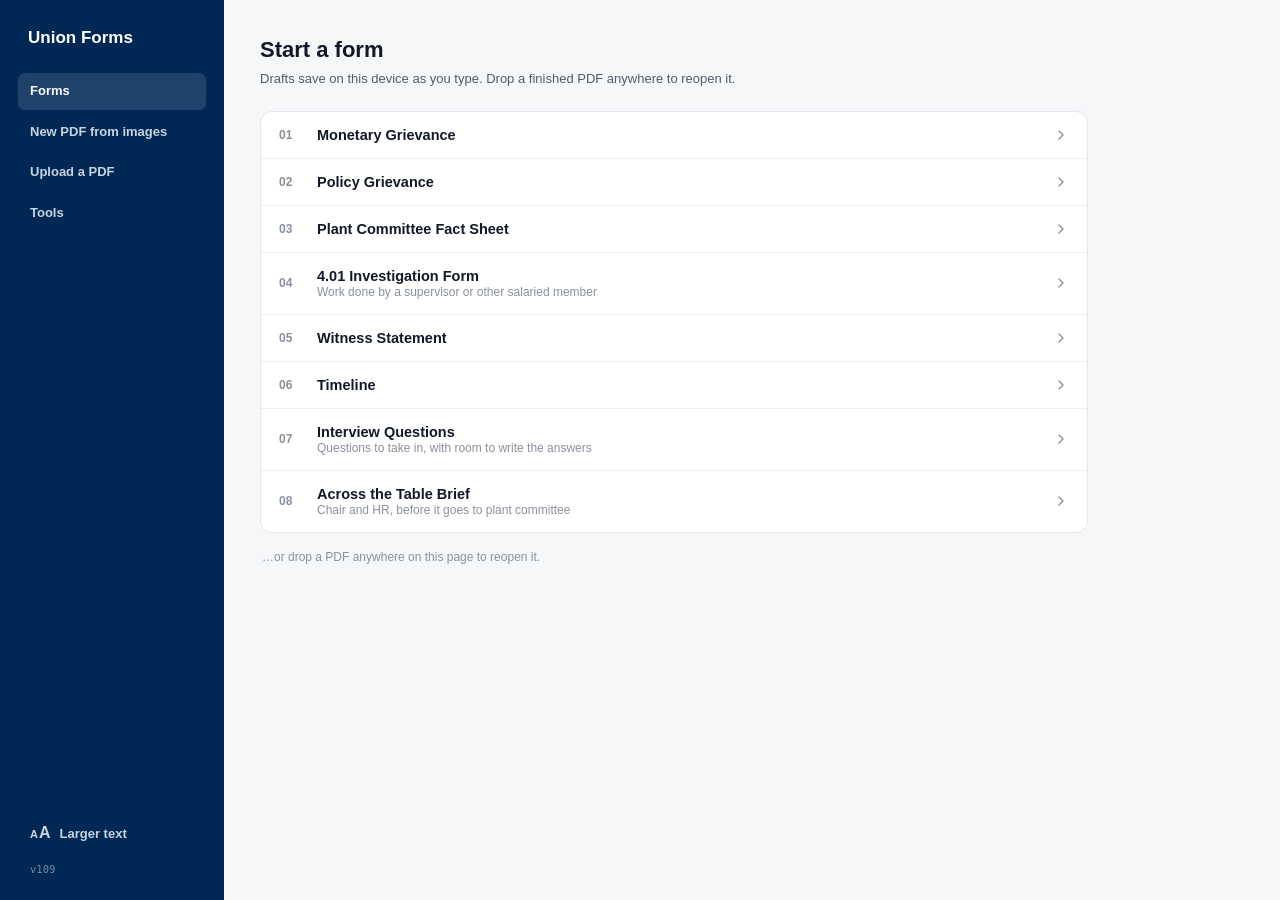
==== commit 6a9e0f81: "Keep the brief's subject field one line high, and pin PDF round trips The subject field borrows dc-t" ====
--- a/index.html
+++ b/index.html
@@ -14,7 +14,7 @@
 <meta name="description" content="Fill in and print Unifor Local 200 grievance forms. Works offline; nothing is sent anywhere.">
 <!-- ?v= is bumped when these change, and must match VERSION in sw.js: both GitHub Pages and
      the service worker cache these, so a stale number keeps serving the previous build. -->
-<link rel="stylesheet" href="style.css?v=108">
+<link rel="stylesheet" href="style.css?v=109">
 </head>
 <body>
 
@@ -2720,9 +2720,9 @@
 </div>
 
 <script src="jspdf.umd.min.js"></script>
-<script src="forms.config.js?v=108"></script>
+<script src="forms.config.js?v=109"></script>
 <script src="unifor-logo.js"></script>
-<script src="annotate.js?v=108"></script>
-<script src="script.js?v=108"></script>
+<script src="annotate.js?v=109"></script>
+<script src="script.js?v=109"></script>
 </body>
 </html>
--- a/style.css
+++ b/style.css
@@ -3676,6 +3676,9 @@
   margin: 0;
   resize: none;
   overflow: hidden;
+  /* One line, like the title it sits beside. It borrows dc-textarea so it grows with a long
+     subject, and that class carries the 80px minimum meant for the narrative boxes. */
+  min-height: 24px;
 }
 .dc-title-subject:focus { outline: none; background: var(--dc-field-bg); border-radius: 2px; }
 .dc-title-subject::placeholder { font-weight: 400; color: var(--dc-label-soft); }
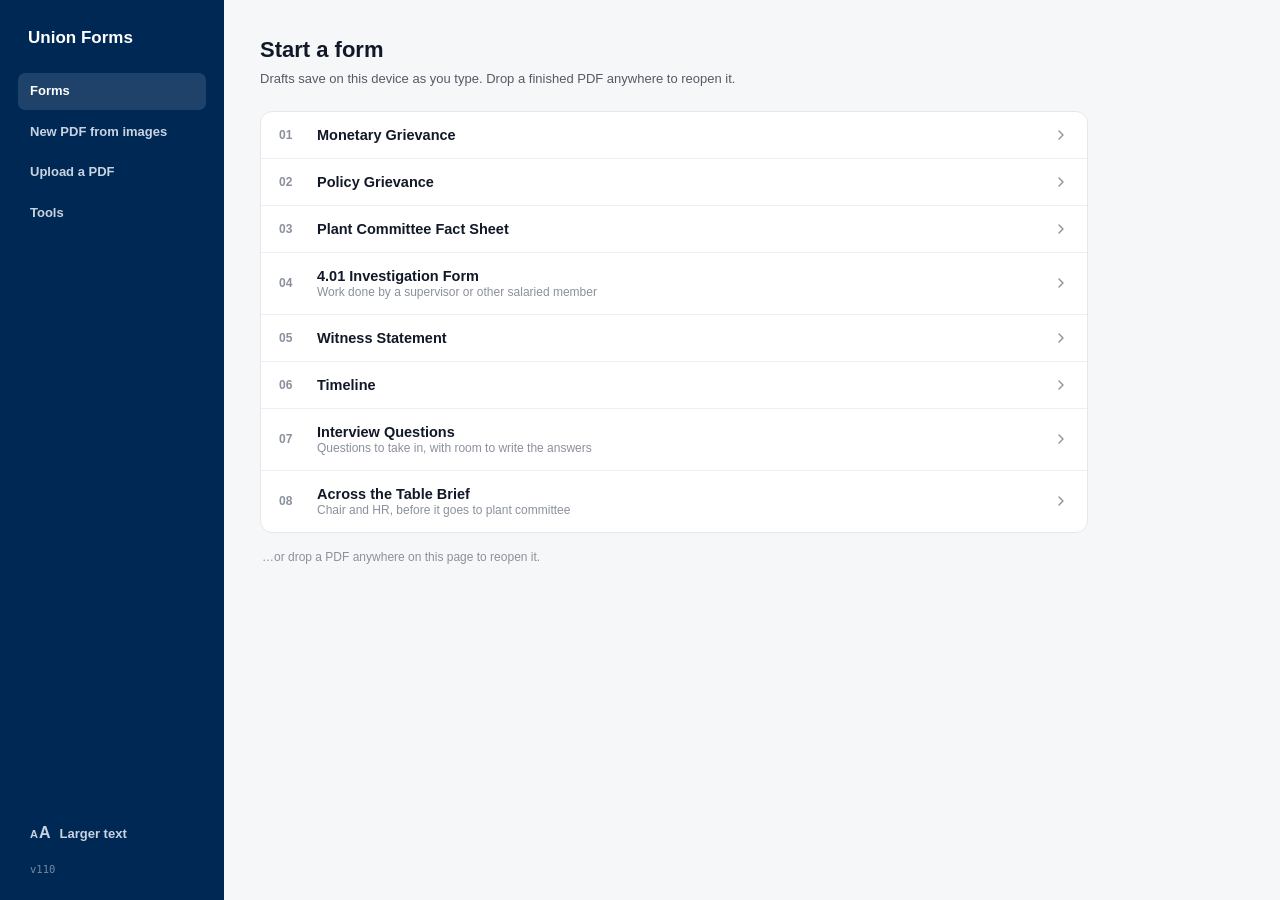
==== commit ee2bbe38: "Name the brief's file "Across the Table Brief - Name RE Subject - Date" The brief now has a filename" ====
--- a/index.html
+++ b/index.html
@@ -14,7 +14,7 @@
 <meta name="description" content="Fill in and print Unifor Local 200 grievance forms. Works offline; nothing is sent anywhere.">
 <!-- ?v= is bumped when these change, and must match VERSION in sw.js: both GitHub Pages and
      the service worker cache these, so a stale number keeps serving the previous build. -->
-<link rel="stylesheet" href="style.css?v=109">
+<link rel="stylesheet" href="style.css?v=110">
 </head>
 <body>
 
@@ -2720,9 +2720,9 @@
 </div>
 
 <script src="jspdf.umd.min.js"></script>
-<script src="forms.config.js?v=109"></script>
+<script src="forms.config.js?v=110"></script>
 <script src="unifor-logo.js"></script>
-<script src="annotate.js?v=109"></script>
-<script src="script.js?v=109"></script>
+<script src="annotate.js?v=110"></script>
+<script src="script.js?v=110"></script>
 </body>
 </html>
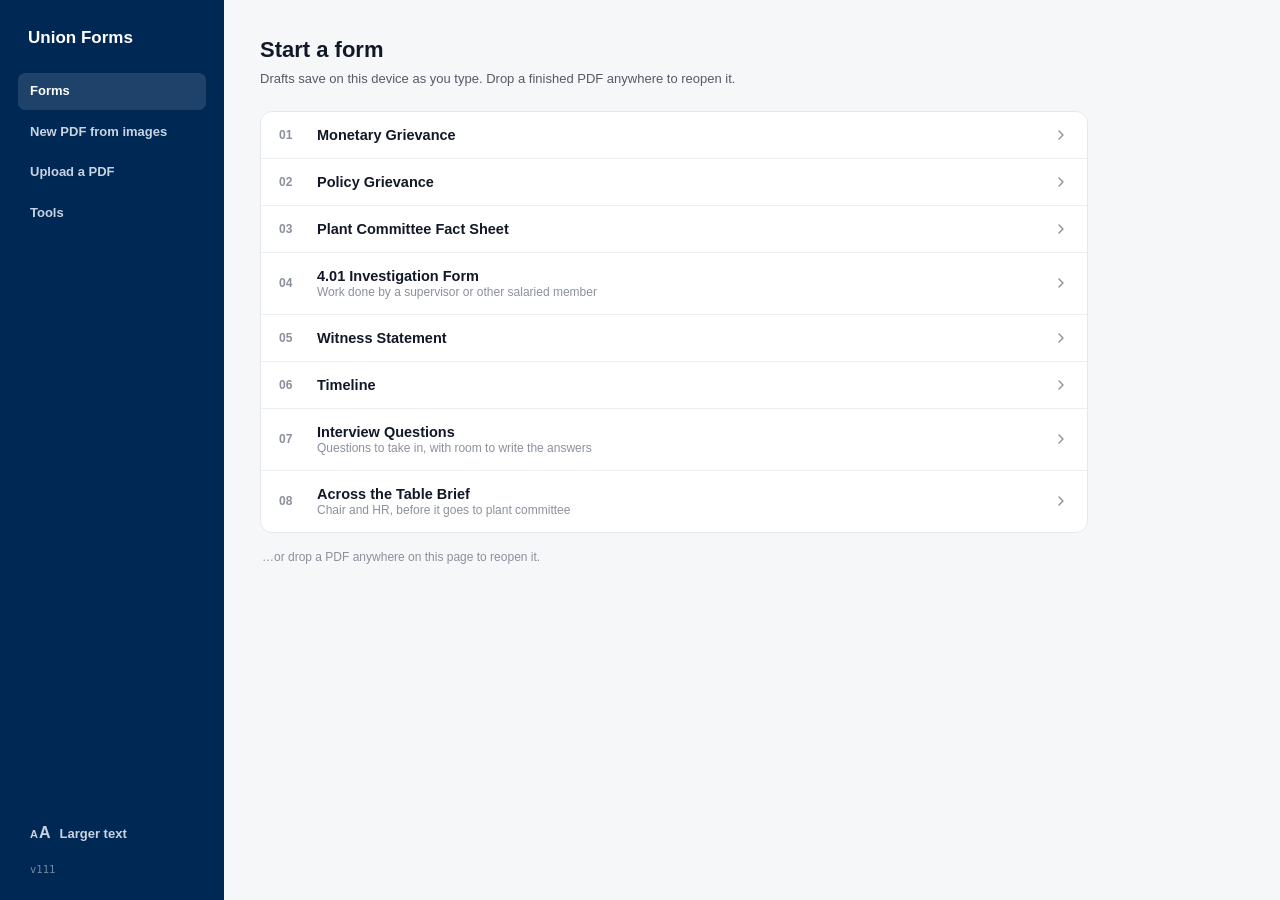
==== commit fc857193: "Drop the date from the brief's filename   Across the Table Brief - W. Macauley RE Overtime equalisat" ====
--- a/index.html
+++ b/index.html
@@ -14,7 +14,7 @@
 <meta name="description" content="Fill in and print Unifor Local 200 grievance forms. Works offline; nothing is sent anywhere.">
 <!-- ?v= is bumped when these change, and must match VERSION in sw.js: both GitHub Pages and
      the service worker cache these, so a stale number keeps serving the previous build. -->
-<link rel="stylesheet" href="style.css?v=110">
+<link rel="stylesheet" href="style.css?v=111">
 </head>
 <body>
 
@@ -2720,9 +2720,9 @@
 </div>
 
 <script src="jspdf.umd.min.js"></script>
-<script src="forms.config.js?v=110"></script>
+<script src="forms.config.js?v=111"></script>
 <script src="unifor-logo.js"></script>
-<script src="annotate.js?v=110"></script>
-<script src="script.js?v=110"></script>
+<script src="annotate.js?v=111"></script>
+<script src="script.js?v=111"></script>
 </body>
 </html>
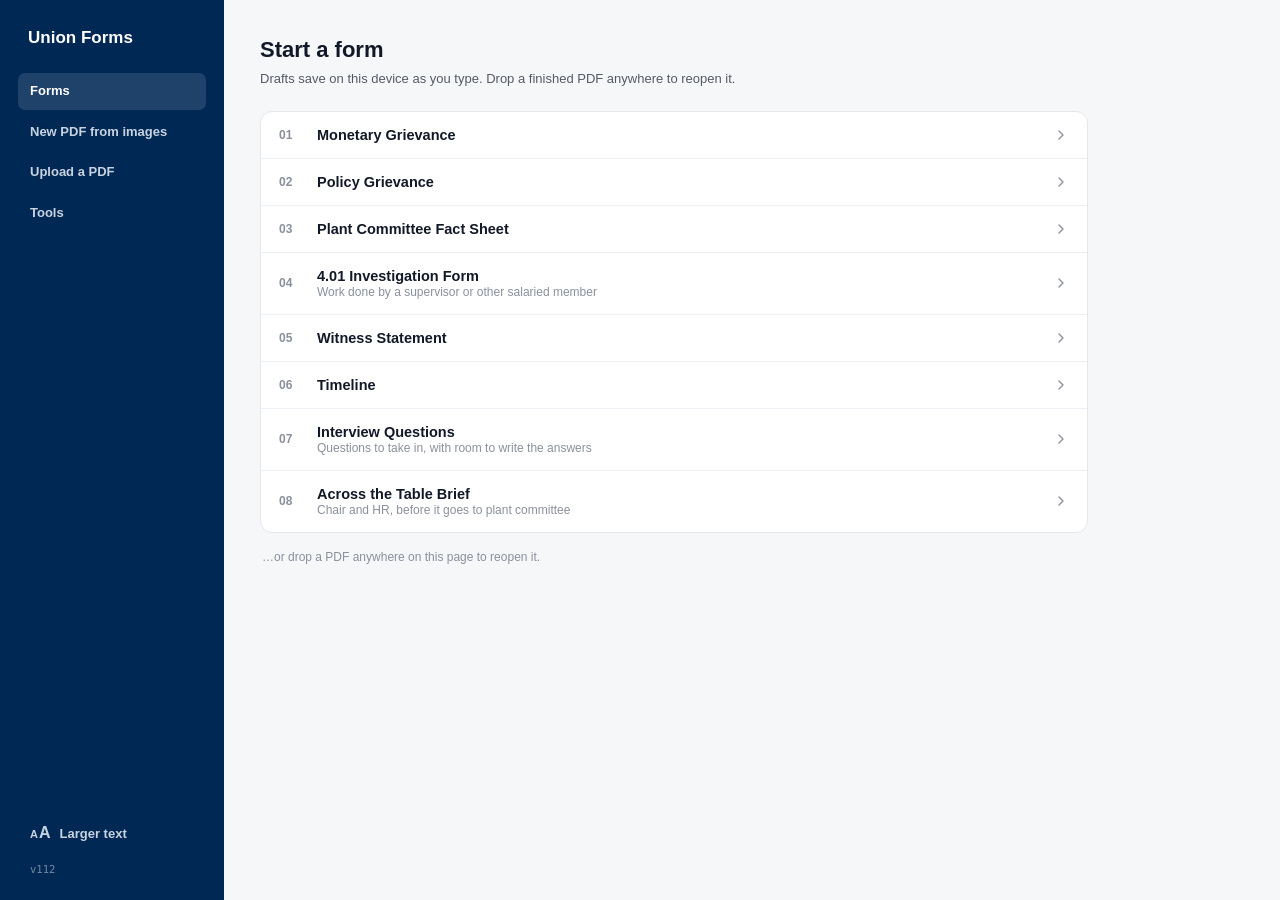
==== commit 2068e39c: "Brief filename: just the form and the subject   Across the Table Brief RE Overtime equalisation  The" ====
--- a/index.html
+++ b/index.html
@@ -14,7 +14,7 @@
 <meta name="description" content="Fill in and print Unifor Local 200 grievance forms. Works offline; nothing is sent anywhere.">
 <!-- ?v= is bumped when these change, and must match VERSION in sw.js: both GitHub Pages and
      the service worker cache these, so a stale number keeps serving the previous build. -->
-<link rel="stylesheet" href="style.css?v=111">
+<link rel="stylesheet" href="style.css?v=112">
 </head>
 <body>
 
@@ -2720,9 +2720,9 @@
 </div>
 
 <script src="jspdf.umd.min.js"></script>
-<script src="forms.config.js?v=111"></script>
+<script src="forms.config.js?v=112"></script>
 <script src="unifor-logo.js"></script>
-<script src="annotate.js?v=111"></script>
-<script src="script.js?v=111"></script>
+<script src="annotate.js?v=112"></script>
+<script src="script.js?v=112"></script>
 </body>
 </html>
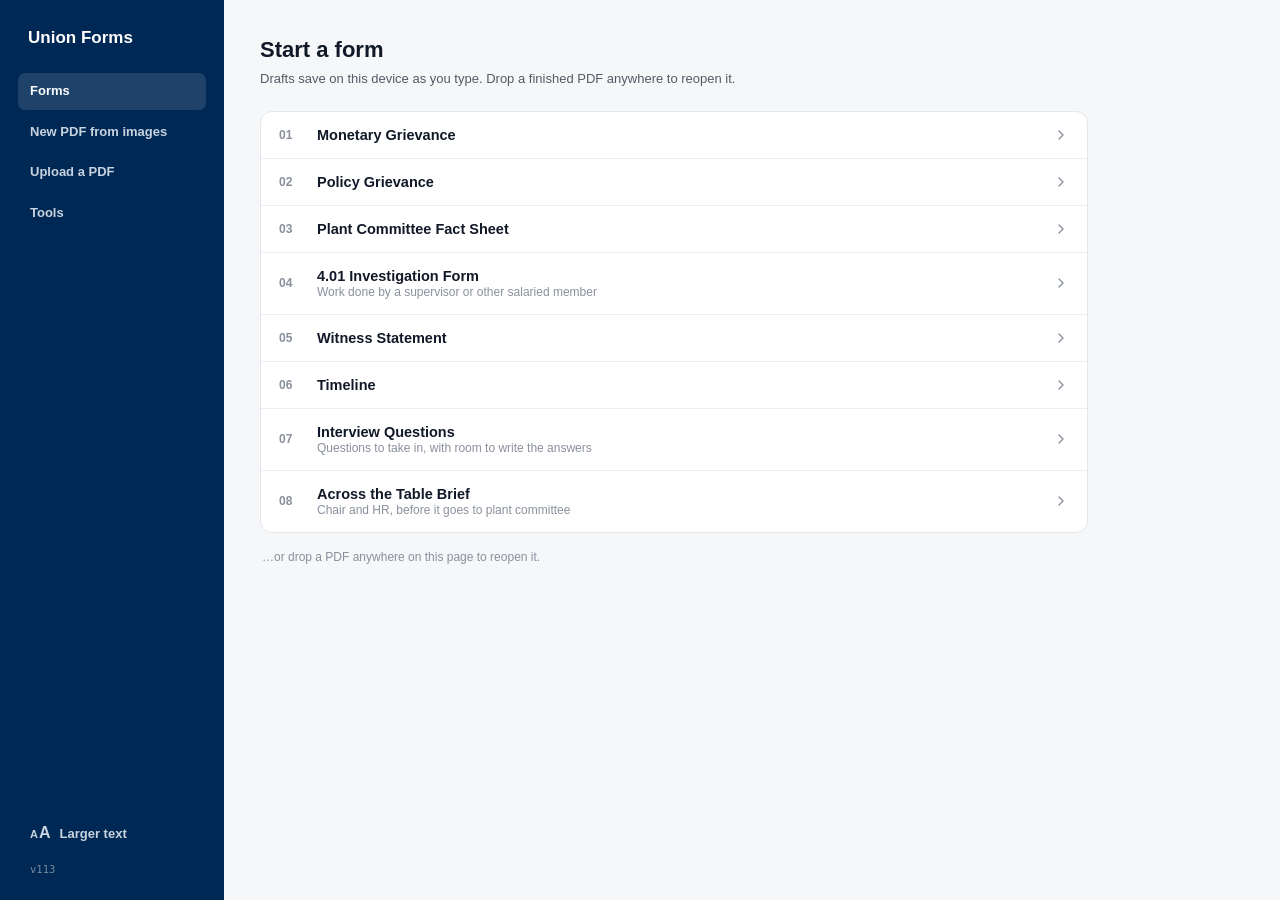
==== commit 6896dfc2: "Brief filename says "Re", as the heading does   Across the Table Brief Re Overtime equalisation  "Re" ====
--- a/index.html
+++ b/index.html
@@ -14,7 +14,7 @@
 <meta name="description" content="Fill in and print Unifor Local 200 grievance forms. Works offline; nothing is sent anywhere.">
 <!-- ?v= is bumped when these change, and must match VERSION in sw.js: both GitHub Pages and
      the service worker cache these, so a stale number keeps serving the previous build. -->
-<link rel="stylesheet" href="style.css?v=112">
+<link rel="stylesheet" href="style.css?v=113">
 </head>
 <body>
 
@@ -2720,9 +2720,9 @@
 </div>
 
 <script src="jspdf.umd.min.js"></script>
-<script src="forms.config.js?v=112"></script>
+<script src="forms.config.js?v=113"></script>
 <script src="unifor-logo.js"></script>
-<script src="annotate.js?v=112"></script>
-<script src="script.js?v=112"></script>
+<script src="annotate.js?v=113"></script>
+<script src="script.js?v=113"></script>
 </body>
 </html>
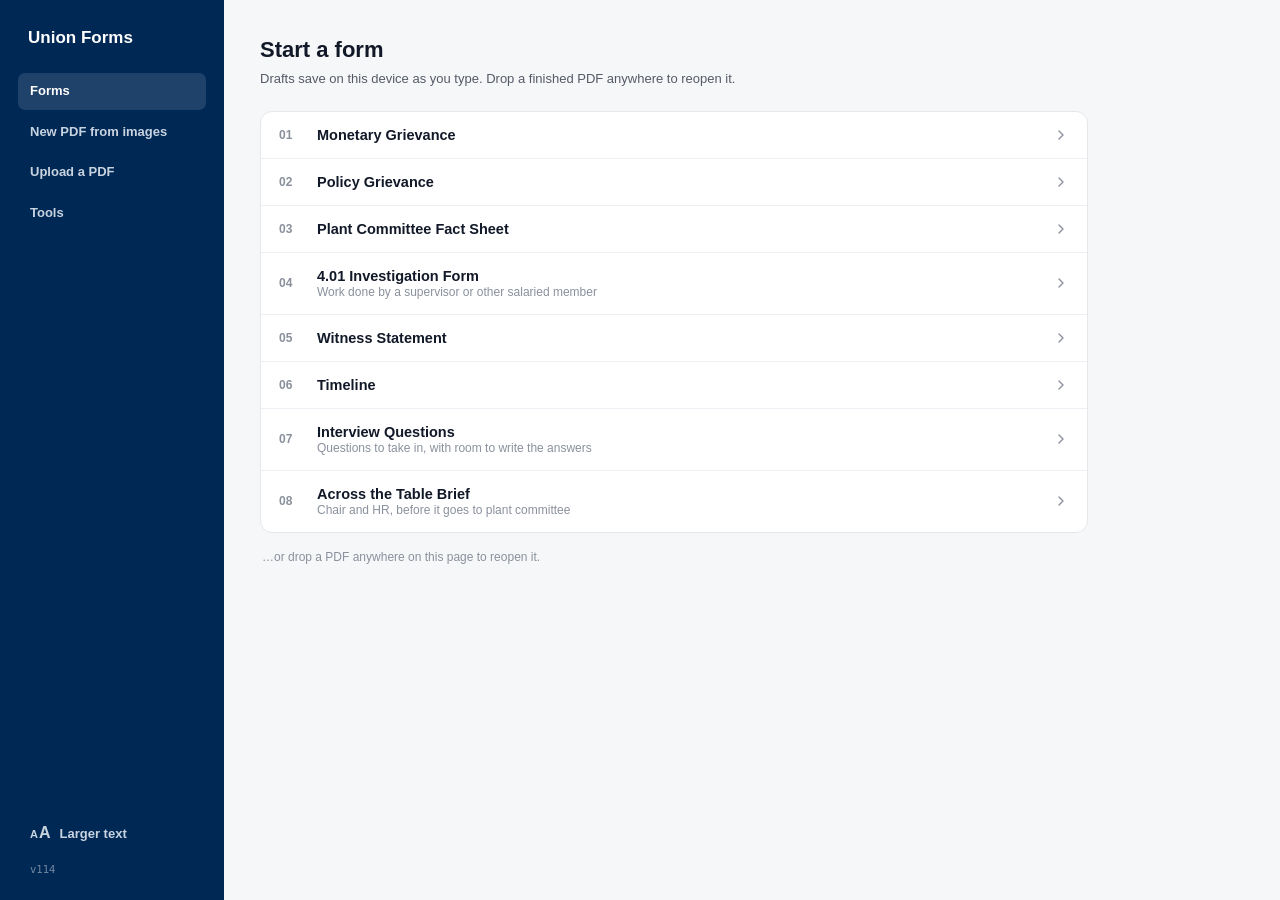
==== commit 42544128: "Tools: Dept Numbers table with click-to-copy cells The skilled trades sheet under Tools, one table p" ====
--- a/index.html
+++ b/index.html
@@ -14,7 +14,7 @@
 <meta name="description" content="Fill in and print Unifor Local 200 grievance forms. Works offline; nothing is sent anywhere.">
 <!-- ?v= is bumped when these change, and must match VERSION in sw.js: both GitHub Pages and
      the service worker cache these, so a stale number keeps serving the previous build. -->
-<link rel="stylesheet" href="style.css?v=113">
+<link rel="stylesheet" href="style.css?v=114">
 </head>
 <body>
 
@@ -42,6 +42,7 @@
               aria-haspopup="true" aria-controls="toolsMenu">Tools</button>
       <div class="tools-menu" id="toolsMenu" hidden role="menu">
         <button type="button" role="menuitem" data-tool="drot">DROT Audit</button>
+        <button type="button" role="menuitem" data-tool="dept">Dept Numbers</button>
         <button type="button" role="menuitem" data-tool="cover">Cover page</button>
       </div>
     </div>
@@ -141,6 +142,23 @@
     </div>
     <p class="drot-status" id="drotStatus" role="status"></p>
   </div>
+</div>
+
+<!-- ================= DEPT NUMBERS =================
+     The skilled trades sheet. Rows are built from DROT_DEPARTMENTS in script.js. -->
+<div class="dept-view" id="deptView" hidden>
+  <div class="dc-toolbar">
+    <button type="button" class="dc-back" data-back-to-forms>
+      <svg width="16" height="16" viewBox="0 0 24 24" fill="none" stroke="currentColor"
+           stroke-width="2.2" stroke-linecap="round" stroke-linejoin="round" aria-hidden="true">
+        <path d="M19 12H5"></path><path d="m12 19-7-7 7-7"></path>
+      </svg>
+      Forms
+    </button>
+    <h1 class="dept-title">Skilled Trades Dept Numbers</h1>
+    <span class="dept-status" id="deptStatus" role="status"></span>
+  </div>
+  <div id="deptTables"></div>
 </div>
 
 <!-- ================= COVER PAGE =================
@@ -2720,9 +2738,9 @@
 </div>
 
 <script src="jspdf.umd.min.js"></script>
-<script src="forms.config.js?v=113"></script>
+<script src="forms.config.js?v=114"></script>
 <script src="unifor-logo.js"></script>
-<script src="annotate.js?v=113"></script>
-<script src="script.js?v=113"></script>
+<script src="annotate.js?v=114"></script>
+<script src="script.js?v=114"></script>
 </body>
 </html>
--- a/style.css
+++ b/style.css
@@ -2960,6 +2960,74 @@
 .drot-status { margin: 12px 0 0; min-height: 18px; font-size: 12.5px; color: var(--c-text-muted); }
 
 .is-large-text .drot-view { zoom: 1.25; }
+
+/* ---------- Dept numbers ---------- */
+.dept-view {
+  max-width: 816px;
+  margin: 0 auto;
+  padding: clamp(12px, 2vw, 24px) clamp(16px, 4vw, 40px) 60px;
+}
+
+.dept-title { margin: 0 auto 0 0; font-size: 16px; font-weight: 700; color: var(--c-text); }
+.dept-status { font-size: 13px; color: var(--c-text-muted); }
+.dept-status.is-done { color: #1a7f37; font-weight: 600; }
+
+.dept-plant { margin-bottom: 20px; overflow-x: auto; }
+
+.dept-table {
+  width: 100%;
+  min-width: 560px;
+  table-layout: fixed;     /* so the two plants' columns line up */
+  border-collapse: collapse;
+  background: var(--c-surface);
+  font-size: 14px;
+  color: var(--c-text);
+}
+
+.dept-table caption {
+  padding: 8px 12px;
+  background: var(--dc-primary);
+  color: #fff;
+  font-size: 15px;
+  font-weight: 700;
+  text-align: center;
+}
+
+.dept-table th {
+  padding: 8px 12px;
+  background: var(--c-surface-alt);
+  border: 1px solid var(--c-border-strong);
+  font-size: 12.5px;
+  font-weight: 700;
+  text-align: left;
+}
+.dept-table th:nth-child(1) { width: 34%; }
+.dept-table th:nth-child(2) { width: 14%; }
+.dept-table th:nth-child(3) { width: 16%; }
+.dept-table th.is-code { text-align: center; }
+
+.dept-table td { padding: 0; border: 1px solid var(--c-border-strong); }
+.dept-table tbody tr:nth-child(even) td { background: var(--c-surface-alt); }
+
+.dept-copy {
+  display: block;
+  width: 100%;
+  padding: 8px 12px;
+  border: none;
+  background: none;
+  color: inherit;
+  font: inherit;
+  text-align: left;
+  cursor: pointer;
+  user-select: text;
+  transition: background 0.15s ease;
+}
+.dept-copy.is-code { font-family: var(--font-mono); text-align: center; }
+.dept-copy:hover { background: var(--c-avatar-bg); }
+.dept-copy:focus-visible { outline: 2px solid var(--c-accent); outline-offset: -2px; }
+.dept-copy.is-copied { background: #dcf3e3; color: #14652c; font-weight: 600; }
+
+.is-large-text .dept-view { zoom: 1.25; }
 @media print { .tools { display: none !important; } }
 
 .bar-text-size {
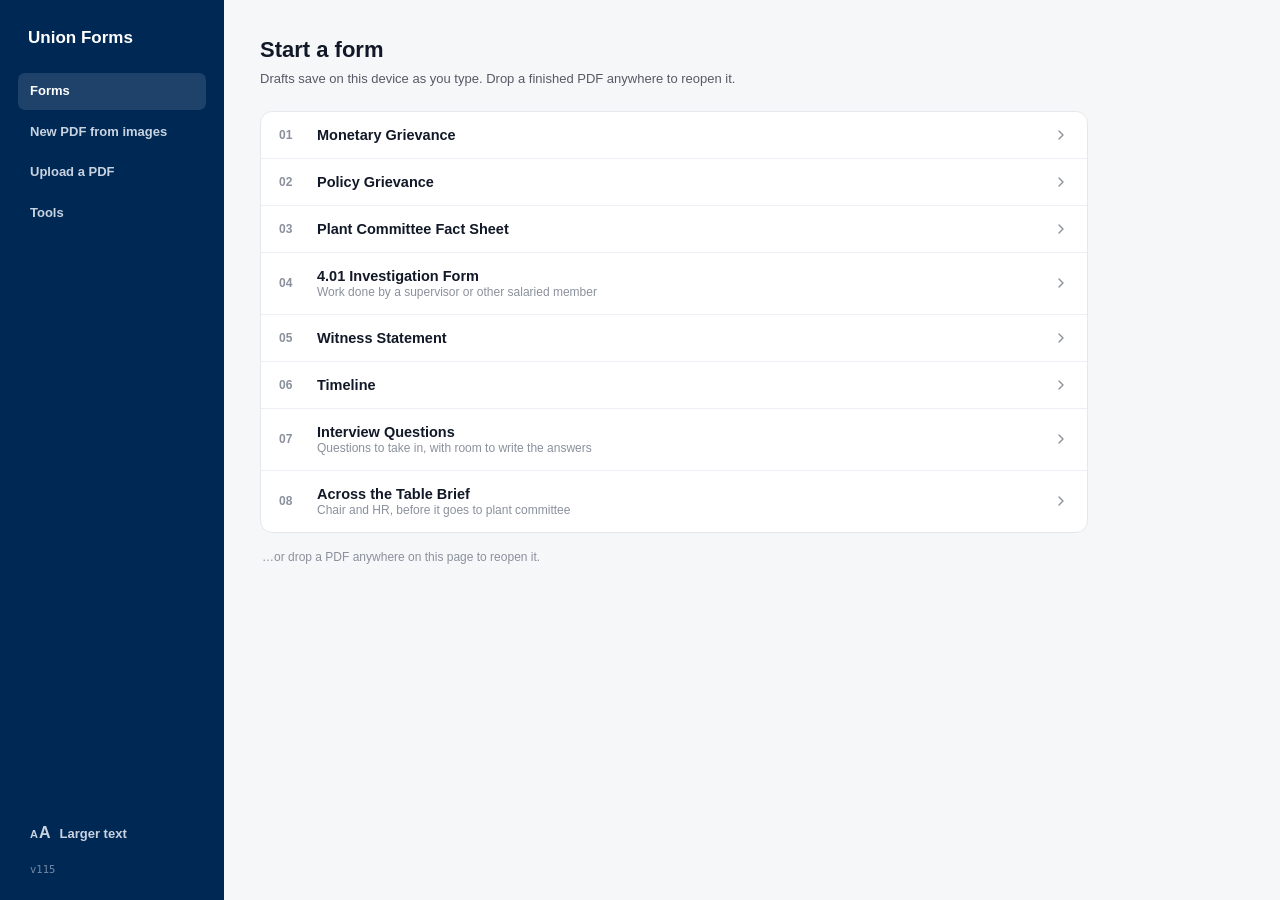
==== commit 08f6fab7: "Dept Numbers: grey notes on department cells, not copied Co-Authored-By: Claude Opus 5.5 <noreply@an" ====
--- a/index.html
+++ b/index.html
@@ -14,7 +14,7 @@
 <meta name="description" content="Fill in and print Unifor Local 200 grievance forms. Works offline; nothing is sent anywhere.">
 <!-- ?v= is bumped when these change, and must match VERSION in sw.js: both GitHub Pages and
      the service worker cache these, so a stale number keeps serving the previous build. -->
-<link rel="stylesheet" href="style.css?v=114">
+<link rel="stylesheet" href="style.css?v=115">
 </head>
 <body>
 
@@ -2738,9 +2738,9 @@
 </div>
 
 <script src="jspdf.umd.min.js"></script>
-<script src="forms.config.js?v=114"></script>
+<script src="forms.config.js?v=115"></script>
 <script src="unifor-logo.js"></script>
-<script src="annotate.js?v=114"></script>
-<script src="script.js?v=114"></script>
+<script src="annotate.js?v=115"></script>
+<script src="script.js?v=115"></script>
 </body>
 </html>
--- a/style.css
+++ b/style.css
@@ -3023,6 +3023,14 @@
   transition: background 0.15s ease;
 }
 .dept-copy.is-code { font-family: var(--font-mono); text-align: center; }
+.dept-note {
+  margin-left: 8px;
+  font-size: 12px;
+  font-weight: 400;
+  font-style: italic;
+  color: var(--c-text-muted);
+  user-select: none;       /* dragging across a row should not pick it up either */
+}
 .dept-copy:hover { background: var(--c-avatar-bg); }
 .dept-copy:focus-visible { outline: 2px solid var(--c-accent); outline-offset: -2px; }
 .dept-copy.is-copied { background: #dcf3e3; color: #14652c; font-weight: 600; }
